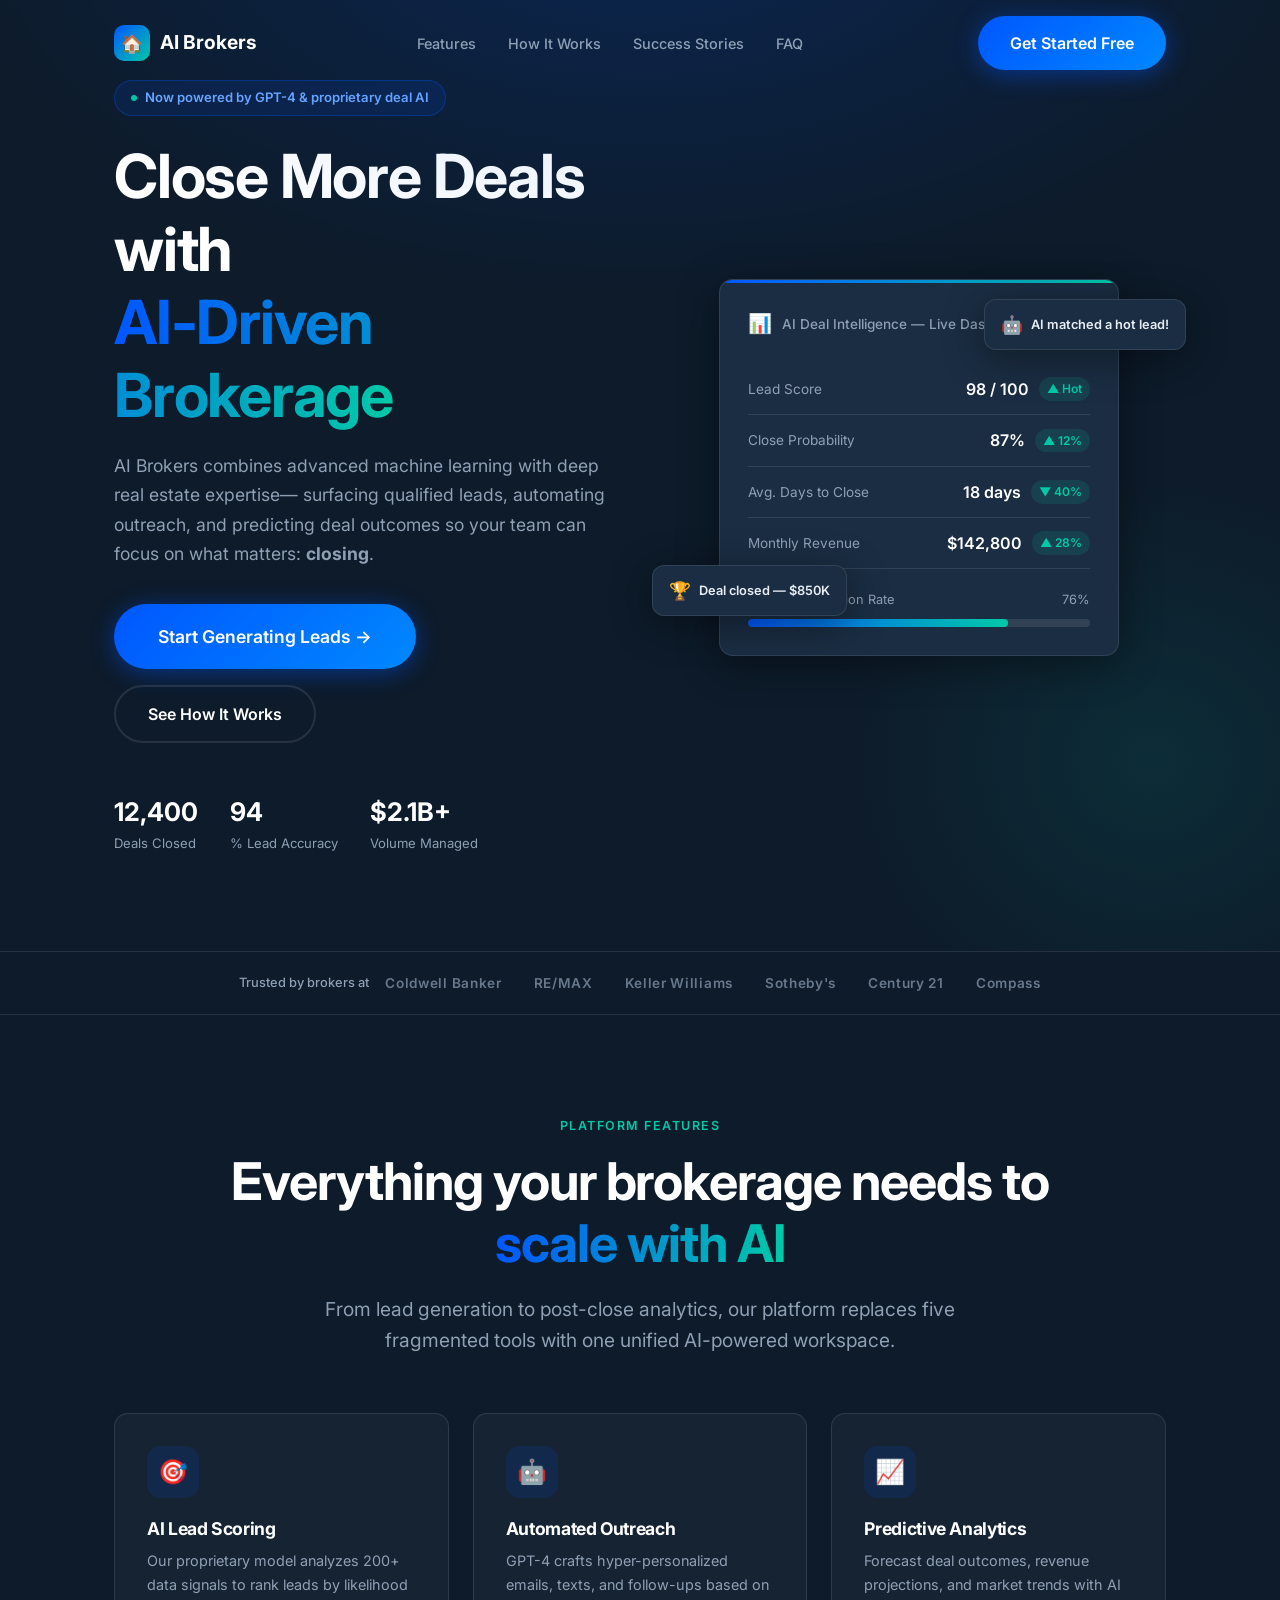
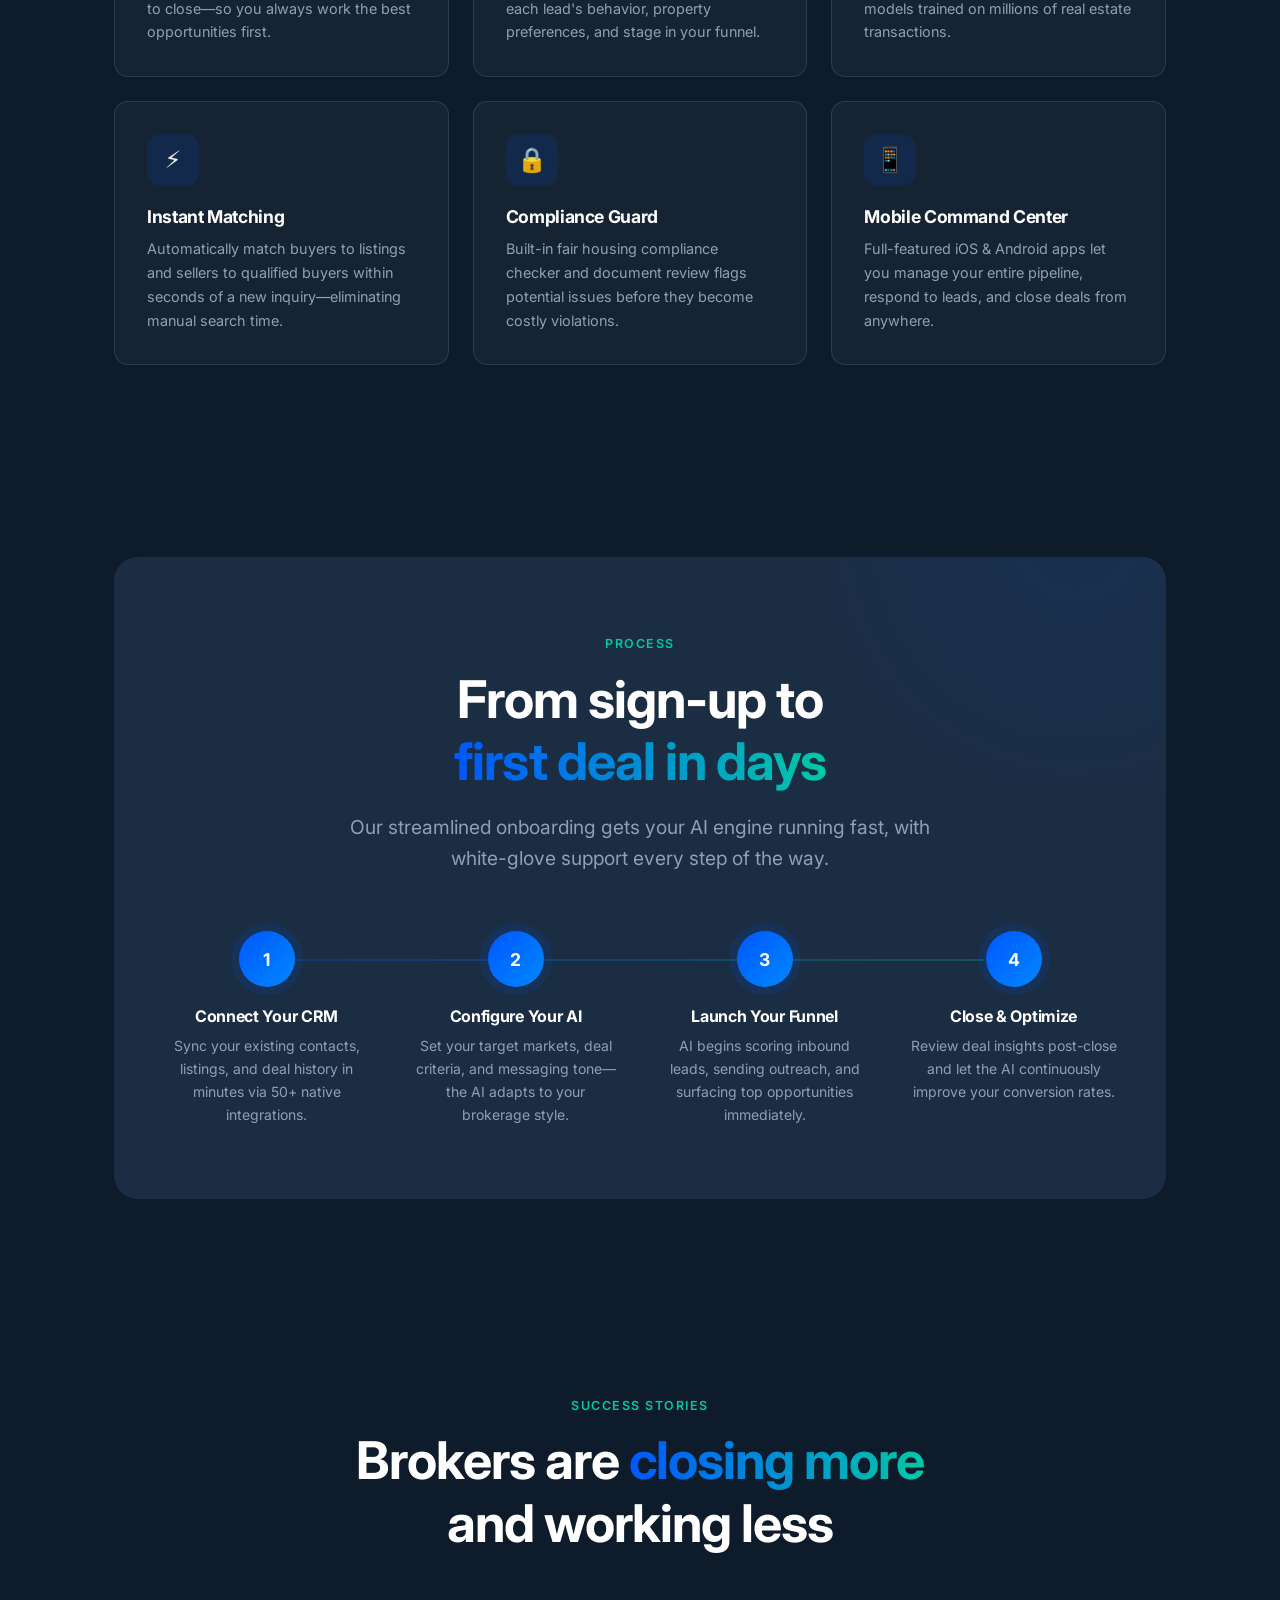
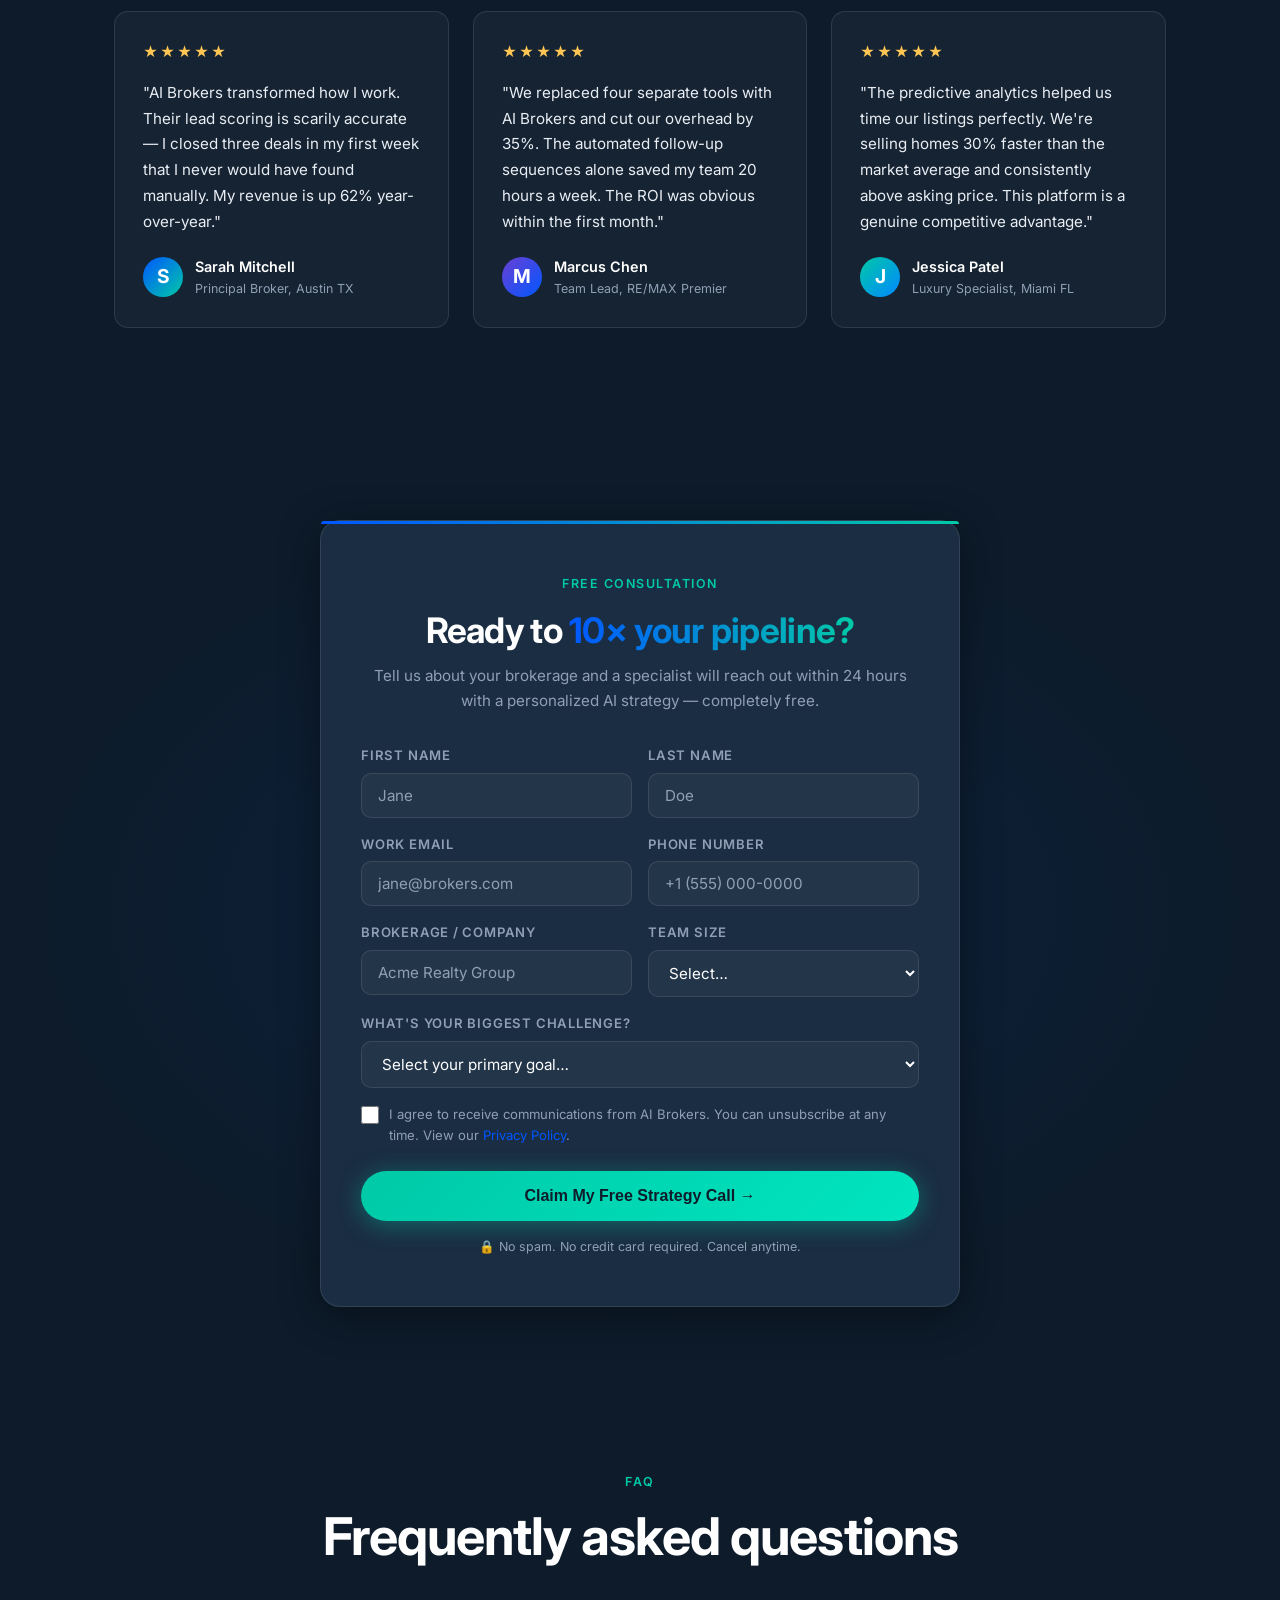
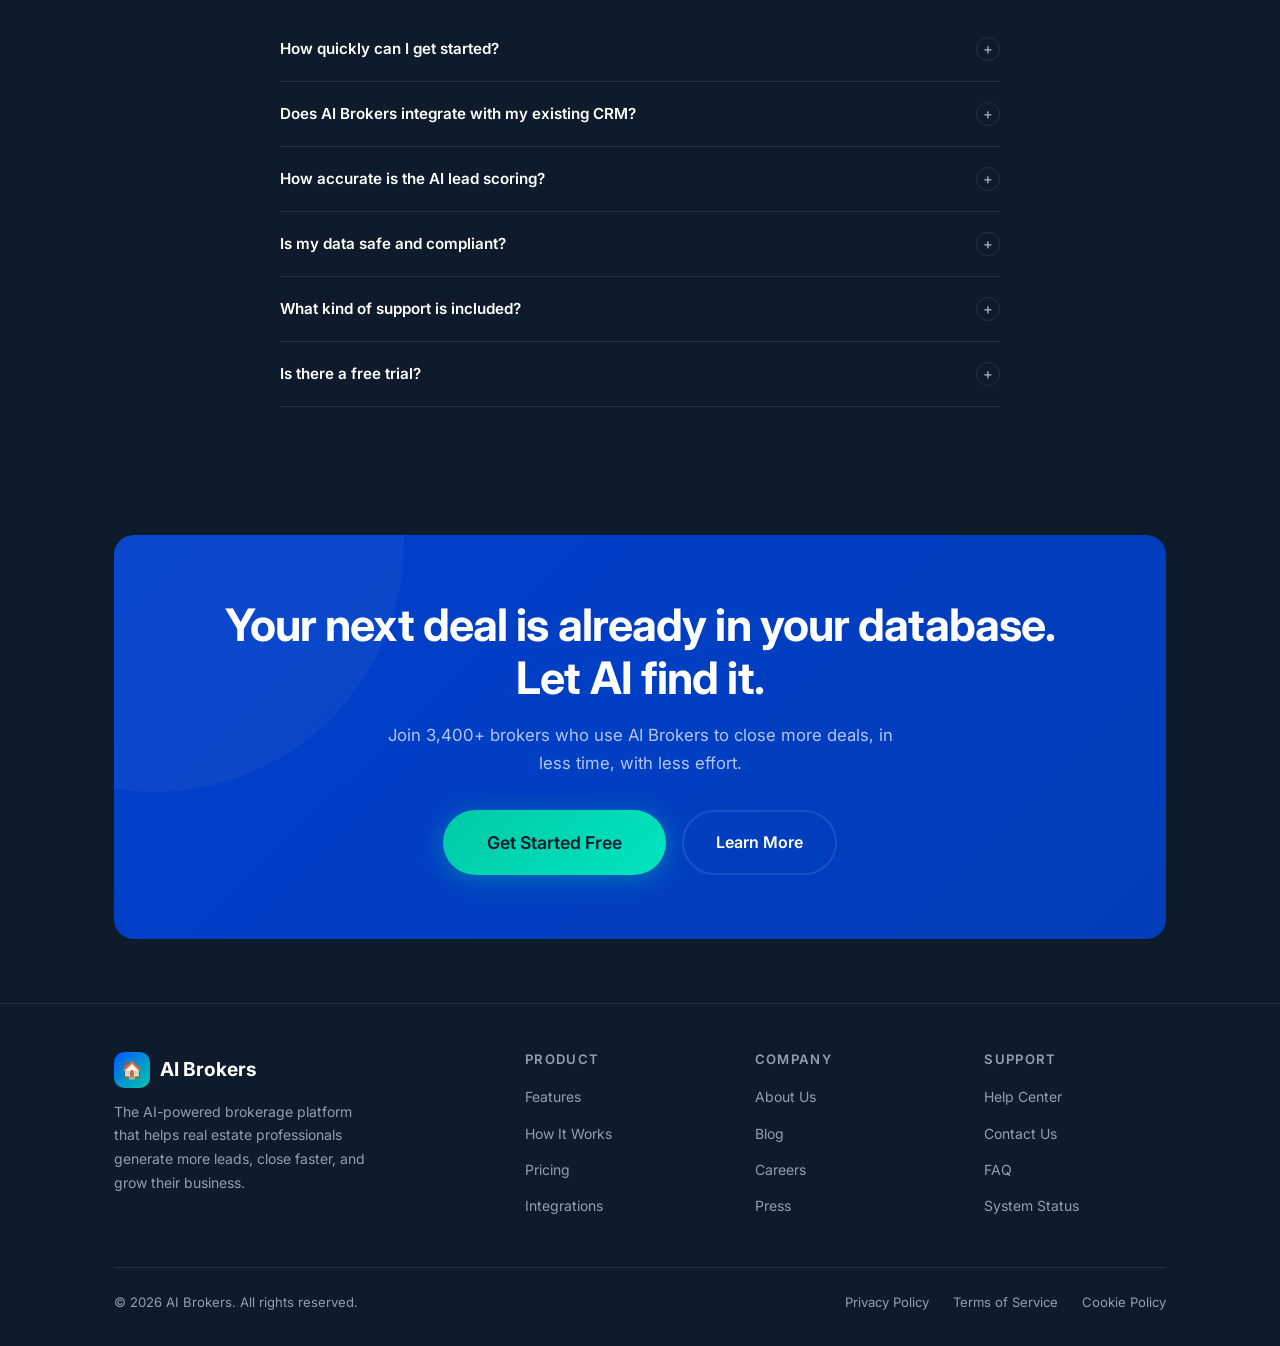
==== index.html @ c5222888 "Add AI Brokers Funnel: landing page, thank-you page, styles, and JS Agent-Logs-Url: https://github.c" ====
<!DOCTYPE html>
<html lang="en">
<head>
  <meta charset="UTF-8" />
  <meta name="viewport" content="width=device-width, initial-scale=1.0" />
  <title>AI Brokers — Your Intelligent Real Estate Partner</title>
  <meta name="description" content="Connect with AI-powered brokers who close deals faster. Generate qualified leads, automate follow-ups, and grow your real estate portfolio with cutting-edge AI." />

  <!-- Favicon -->
  <link rel="icon" href="data:image/svg+xml,<svg xmlns='http://www.w3.org/2000/svg' viewBox='0 0 32 32'><rect width='32' height='32' rx='8' fill='%230057FF'/><text x='16' y='22' font-size='16' text-anchor='middle' fill='white'>🏠</text></svg>" />

  <!-- Google Fonts -->
  <link rel="preconnect" href="https://fonts.googleapis.com" />
  <link rel="preconnect" href="https://fonts.gstatic.com" crossorigin />
  <link href="https://fonts.googleapis.com/css2?family=Inter:wght@400;500;600;700;800&display=swap" rel="stylesheet" />

  <link rel="stylesheet" href="styles.css" />
</head>
<body>

  <!-- ─────────────────────────────────────────
       NAVBAR
  ───────────────────────────────────────── -->
  <nav class="navbar" id="navbar" role="navigation" aria-label="Main navigation">
    <div class="container">
      <a href="#" class="nav-logo" aria-label="AI Brokers Home">
        <div class="logo-icon" aria-hidden="true">🏠</div>
        <span>AI Brokers</span>
      </a>

      <ul class="nav-links" id="navLinks" role="list">
        <li><a href="#features">Features</a></li>
        <li><a href="#how-it-works">How It Works</a></li>
        <li><a href="#testimonials">Success Stories</a></li>
        <li><a href="#faq">FAQ</a></li>
      </ul>

      <a href="#get-started" class="btn btn-primary nav-cta">Get Started Free</a>

      <button class="nav-toggle" id="navToggle" aria-label="Toggle navigation" aria-expanded="false" aria-controls="navLinks">
        <span></span><span></span><span></span>
      </button>
    </div>
  </nav>

  <!-- ─────────────────────────────────────────
       HERO
  ───────────────────────────────────────── -->
  <section class="hero section" id="hero" aria-labelledby="heroTitle">
    <div class="hero-bg" aria-hidden="true"></div>
    <div class="container">
      <div class="hero-grid">

        <!-- Left: Copy -->
        <div class="hero-content">
          <div class="hero-badge" role="note">
            <span class="dot" aria-hidden="true"></span>
            Now powered by GPT-4 &amp; proprietary deal AI
          </div>

          <h1 class="hero-title" id="heroTitle">
            Close More Deals with<br>
            <span>AI-Driven Brokerage</span>
          </h1>

          <p class="hero-desc">
            AI Brokers combines advanced machine learning with deep real estate expertise—
            surfacing qualified leads, automating outreach, and predicting deal outcomes
            so your team can focus on what matters: <strong>closing</strong>.
          </p>

          <div class="hero-actions">
            <a href="#get-started" class="btn btn-primary btn-lg">
              Start Generating Leads →
            </a>
            <a href="#how-it-works" class="btn btn-outline">
              See How It Works
            </a>
          </div>

          <div class="hero-stats" role="list" aria-label="Platform statistics">
            <div class="stat" role="listitem">
              <span class="stat-number" data-count="12400">0</span>
              <span class="stat-label">Deals Closed</span>
            </div>
            <div class="stat" role="listitem">
              <span class="stat-number" data-count="94">0</span>
              <span class="stat-label">% Lead Accuracy</span>
            </div>
            <div class="stat" role="listitem">
              <span class="stat-number" data-prefix="$" data-count="2.1" data-suffix="B+">$0</span>
              <span class="stat-label">Volume Managed</span>
            </div>
          </div>
        </div>

        <!-- Right: Dashboard visual -->
        <div class="hero-visual" aria-hidden="true">
          <div class="dashboard-card">
            <div class="card-header">
              <span class="icon">📊</span>
              AI Deal Intelligence — Live Dashboard
            </div>

            <div class="metric-row">
              <span class="metric-label">Lead Score</span>
              <div style="display:flex;gap:10px;align-items:center;">
                <span class="metric-value">98 / 100</span>
                <span class="metric-change up">▲ Hot</span>
              </div>
            </div>

            <div class="metric-row">
              <span class="metric-label">Close Probability</span>
              <div style="display:flex;gap:10px;align-items:center;">
                <span class="metric-value">87%</span>
                <span class="metric-change up">▲ 12%</span>
              </div>
            </div>

            <div class="metric-row">
              <span class="metric-label">Avg. Days to Close</span>
              <div style="display:flex;gap:10px;align-items:center;">
                <span class="metric-value">18 days</span>
                <span class="metric-change up">▼ 40%</span>
              </div>
            </div>

            <div class="metric-row">
              <span class="metric-label">Monthly Revenue</span>
              <div style="display:flex;gap:10px;align-items:center;">
                <span class="metric-value">$142,800</span>
                <span class="metric-change up">▲ 28%</span>
              </div>
            </div>

            <div class="progress-bar-wrap">
              <div class="progress-label">
                <span>Funnel Conversion Rate</span>
                <span>76%</span>
              </div>
              <div class="progress-bar">
                <div class="progress-fill" style="width: 0%" data-target="76"></div>
              </div>
            </div>
          </div>

          <div class="float-badge float-badge-1">
            <span class="emoji">🤖</span>
            AI matched a hot lead!
          </div>
          <div class="float-badge float-badge-2">
            <span class="emoji">🏆</span>
            Deal closed — $850K
          </div>
        </div>

      </div>
    </div>
  </section>

  <!-- ─────────────────────────────────────────
       TRUST BAR
  ───────────────────────────────────────── -->
  <div class="trust-bar" role="complementary" aria-label="Trusted by industry leaders">
    <div class="container">
      <div class="trust-inner">
        <span class="trust-label">Trusted by brokers at</span>
        <div class="trust-logos" role="list">
          <span class="trust-logo" role="listitem">Coldwell Banker</span>
          <span class="trust-logo" role="listitem">RE/MAX</span>
          <span class="trust-logo" role="listitem">Keller Williams</span>
          <span class="trust-logo" role="listitem">Sotheby's</span>
          <span class="trust-logo" role="listitem">Century 21</span>
          <span class="trust-logo" role="listitem">Compass</span>
        </div>
      </div>
    </div>
  </div>

  <!-- ─────────────────────────────────────────
       FEATURES
  ───────────────────────────────────────── -->
  <section class="section" id="features" aria-labelledby="featuresTitle">
    <div class="container">
      <div class="text-center reveal">
        <span class="eyebrow">Platform Features</span>
        <h2 class="headline" id="featuresTitle">
          Everything your brokerage needs to<br>
          <span>scale with AI</span>
        </h2>
        <p class="subheadline">
          From lead generation to post-close analytics, our platform replaces
          five fragmented tools with one unified AI-powered workspace.
        </p>
      </div>

      <div class="features-grid">

        <div class="feature-card reveal">
          <div class="feature-icon">🎯</div>
          <h3>AI Lead Scoring</h3>
          <p>Our proprietary model analyzes 200+ data signals to rank leads by likelihood to close—so you always work the best opportunities first.</p>
        </div>

        <div class="feature-card reveal">
          <div class="feature-icon">🤖</div>
          <h3>Automated Outreach</h3>
          <p>GPT-4 crafts hyper-personalized emails, texts, and follow-ups based on each lead's behavior, property preferences, and stage in your funnel.</p>
        </div>

        <div class="feature-card reveal">
          <div class="feature-icon">📈</div>
          <h3>Predictive Analytics</h3>
          <p>Forecast deal outcomes, revenue projections, and market trends with AI models trained on millions of real estate transactions.</p>
        </div>

        <div class="feature-card reveal">
          <div class="feature-icon">⚡</div>
          <h3>Instant Matching</h3>
          <p>Automatically match buyers to listings and sellers to qualified buyers within seconds of a new inquiry—eliminating manual search time.</p>
        </div>

        <div class="feature-card reveal">
          <div class="feature-icon">🔒</div>
          <h3>Compliance Guard</h3>
          <p>Built-in fair housing compliance checker and document review flags potential issues before they become costly violations.</p>
        </div>

        <div class="feature-card reveal">
          <div class="feature-icon">📱</div>
          <h3>Mobile Command Center</h3>
          <p>Full-featured iOS &amp; Android apps let you manage your entire pipeline, respond to leads, and close deals from anywhere.</p>
        </div>

      </div>
    </div>
  </section>

  <!-- ─────────────────────────────────────────
       HOW IT WORKS
  ───────────────────────────────────────── -->
  <section class="section" id="how-it-works" aria-labelledby="howTitle">
    <div class="container">
      <div class="how-bg">
        <div class="text-center reveal">
          <span class="eyebrow">Process</span>
          <h2 class="headline" id="howTitle">
            From sign-up to<br><span>first deal in days</span>
          </h2>
          <p class="subheadline">
            Our streamlined onboarding gets your AI engine running fast,
            with white-glove support every step of the way.
          </p>
        </div>

        <div class="steps-grid">
          <div class="step reveal">
            <div class="step-number">1</div>
            <h3>Connect Your CRM</h3>
            <p>Sync your existing contacts, listings, and deal history in minutes via 50+ native integrations.</p>
          </div>
          <div class="step reveal">
            <div class="step-number">2</div>
            <h3>Configure Your AI</h3>
            <p>Set your target markets, deal criteria, and messaging tone—the AI adapts to your brokerage style.</p>
          </div>
          <div class="step reveal">
            <div class="step-number">3</div>
            <h3>Launch Your Funnel</h3>
            <p>AI begins scoring inbound leads, sending outreach, and surfacing top opportunities immediately.</p>
          </div>
          <div class="step reveal">
            <div class="step-number">4</div>
            <h3>Close &amp; Optimize</h3>
            <p>Review deal insights post-close and let the AI continuously improve your conversion rates.</p>
          </div>
        </div>
      </div>
    </div>
  </section>

  <!-- ─────────────────────────────────────────
       TESTIMONIALS
  ───────────────────────────────────────── -->
  <section class="section" id="testimonials" aria-labelledby="testimonialsTitle">
    <div class="container">
      <div class="text-center reveal">
        <span class="eyebrow">Success Stories</span>
        <h2 class="headline" id="testimonialsTitle">
          Brokers are <span>closing more</span><br>and working less
        </h2>
      </div>

      <div class="testimonials-grid">

        <div class="testimonial-card reveal">
          <div class="stars" aria-label="5 out of 5 stars">★★★★★</div>
          <blockquote>
            "AI Brokers transformed how I work. Their lead scoring is scarily accurate—
            I closed three deals in my first week that I never would have found manually.
            My revenue is up 62% year-over-year."
          </blockquote>
          <div class="testimonial-author">
            <div class="avatar" style="background: linear-gradient(135deg, #0057FF, #00C9A7);">S</div>
            <div class="author-info">
              <div class="name">Sarah Mitchell</div>
              <div class="title">Principal Broker, Austin TX</div>
            </div>
          </div>
        </div>

        <div class="testimonial-card reveal">
          <div class="stars" aria-label="5 out of 5 stars">★★★★★</div>
          <blockquote>
            "We replaced four separate tools with AI Brokers and cut our overhead by 35%.
            The automated follow-up sequences alone saved my team 20 hours a week.
            The ROI was obvious within the first month."
          </blockquote>
          <div class="testimonial-author">
            <div class="avatar" style="background: linear-gradient(135deg, #6B3FD4, #0057FF);">M</div>
            <div class="author-info">
              <div class="name">Marcus Chen</div>
              <div class="title">Team Lead, RE/MAX Premier</div>
            </div>
          </div>
        </div>

        <div class="testimonial-card reveal">
          <div class="stars" aria-label="5 out of 5 stars">★★★★★</div>
          <blockquote>
            "The predictive analytics helped us time our listings perfectly.
            We're selling homes 30% faster than the market average and consistently
            above asking price. This platform is a genuine competitive advantage."
          </blockquote>
          <div class="testimonial-author">
            <div class="avatar" style="background: linear-gradient(135deg, #00C9A7, #0088FF);">J</div>
            <div class="author-info">
              <div class="name">Jessica Patel</div>
              <div class="title">Luxury Specialist, Miami FL</div>
            </div>
          </div>
        </div>

      </div>
    </div>
  </section>

  <!-- ─────────────────────────────────────────
       LEAD CAPTURE FORM
  ───────────────────────────────────────── -->
  <section class="section lead-section" id="get-started" aria-labelledby="formTitle">
    <div class="container">
      <div class="lead-box">

        <!-- Form intro -->
        <div class="text-center">
          <span class="eyebrow">Free Consultation</span>
          <h2 class="headline" id="formTitle" style="font-size: clamp(1.6rem, 3vw, 2.2rem);">
            Ready to <span>10× your pipeline?</span>
          </h2>
          <p class="subheadline" style="font-size: 0.95rem; margin-top: 12px;">
            Tell us about your brokerage and a specialist will reach out within 24 hours
            with a personalized AI strategy — completely free.
          </p>
        </div>

        <!-- Lead Form -->
        <form id="leadForm" novalidate aria-label="Lead capture form">
          <div class="form-grid">

            <div class="form-group" id="fg-firstName">
              <label for="firstName">First Name</label>
              <input
                type="text"
                id="firstName"
                name="firstName"
                placeholder="Jane"
                autocomplete="given-name"
                required
                aria-required="true"
                aria-describedby="firstName-error"
              />
              <span class="form-error-msg" id="firstName-error" role="alert">Please enter your first name.</span>
            </div>

            <div class="form-group" id="fg-lastName">
              <label for="lastName">Last Name</label>
              <input
                type="text"
                id="lastName"
                name="lastName"
                placeholder="Doe"
                autocomplete="family-name"
                required
                aria-required="true"
                aria-describedby="lastName-error"
              />
              <span class="form-error-msg" id="lastName-error" role="alert">Please enter your last name.</span>
            </div>

            <div class="form-group" id="fg-email">
              <label for="email">Work Email</label>
              <input
                type="email"
                id="email"
                name="email"
                placeholder="jane@brokers.com"
                autocomplete="email"
                required
                aria-required="true"
                aria-describedby="email-error"
              />
              <span class="form-error-msg" id="email-error" role="alert">Please enter a valid email address.</span>
            </div>

            <div class="form-group" id="fg-phone">
              <label for="phone">Phone Number</label>
              <input
                type="tel"
                id="phone"
                name="phone"
                placeholder="+1 (555) 000-0000"
                autocomplete="tel"
                aria-describedby="phone-error"
              />
              <span class="form-error-msg" id="phone-error" role="alert">Please enter a valid phone number.</span>
            </div>

            <div class="form-group" id="fg-company">
              <label for="company">Brokerage / Company</label>
              <input
                type="text"
                id="company"
                name="company"
                placeholder="Acme Realty Group"
                autocomplete="organization"
                required
                aria-required="true"
                aria-describedby="company-error"
              />
              <span class="form-error-msg" id="company-error" role="alert">Please enter your company name.</span>
            </div>

            <div class="form-group" id="fg-team-size">
              <label for="teamSize">Team Size</label>
              <select id="teamSize" name="teamSize" required aria-required="true" aria-describedby="teamSize-error">
                <option value="" disabled selected>Select…</option>
                <option value="solo">Solo Agent</option>
                <option value="2-5">2–5 Agents</option>
                <option value="6-20">6–20 Agents</option>
                <option value="21-50">21–50 Agents</option>
                <option value="50+">50+ Agents</option>
              </select>
              <span class="form-error-msg" id="teamSize-error" role="alert">Please select your team size.</span>
            </div>

            <div class="form-group full" id="fg-goal">
              <label for="goal">What's Your Biggest Challenge?</label>
              <select id="goal" name="goal" required aria-required="true" aria-describedby="goal-error">
                <option value="" disabled selected>Select your primary goal…</option>
                <option value="leads">Generating more qualified leads</option>
                <option value="conversion">Improving lead-to-close conversion</option>
                <option value="automation">Automating repetitive tasks</option>
                <option value="analytics">Better pipeline visibility &amp; analytics</option>
                <option value="speed">Reducing time-to-close</option>
                <option value="other">Something else</option>
              </select>
              <span class="form-error-msg" id="goal-error" role="alert">Please select your primary goal.</span>
            </div>

            <div class="checkbox-group" id="fg-consent">
              <input
                type="checkbox"
                id="consent"
                name="consent"
                required
                aria-required="true"
                aria-describedby="consent-error"
              />
              <label for="consent">
                I agree to receive communications from AI Brokers. You can unsubscribe at any time.
                View our <a href="#privacy">Privacy Policy</a>.
              </label>
              <span class="form-error-msg" id="consent-error" role="alert">You must agree to continue.</span>
            </div>

            <div class="form-submit">
              <button type="submit" class="btn btn-accent btn-lg" id="submitBtn">
                <span id="btnText">Claim My Free Strategy Call →</span>
                <span id="btnSpinner" style="display:none;" aria-hidden="true">⏳ Sending…</span>
              </button>
            </div>

          </div>
        </form>

        <!-- Success state -->
        <div class="form-success" id="formSuccess" role="status" aria-live="polite">
          <div class="checkmark" aria-hidden="true">✅</div>
          <h3>You're on the list!</h3>
          <p>
            A dedicated AI Brokers specialist will contact you at the email you provided
            within <strong>24 hours</strong> to schedule your free strategy call.
            Check your inbox for a confirmation email.
          </p>
        </div>

        <p class="form-disclaimer">
          🔒 No spam. No credit card required. Cancel anytime.
        </p>
      </div>
    </div>
  </section>

  <!-- ─────────────────────────────────────────
       FAQ
  ───────────────────────────────────────── -->
  <section class="section-sm" id="faq" aria-labelledby="faqTitle">
    <div class="container">
      <div class="text-center reveal">
        <span class="eyebrow">FAQ</span>
        <h2 class="headline" id="faqTitle">Frequently asked questions</h2>
      </div>

      <div class="faq-list" role="list">

        <div class="faq-item" role="listitem">
          <button class="faq-question" aria-expanded="false" aria-controls="faq1-answer">
            How quickly can I get started?
            <span class="faq-icon" aria-hidden="true">+</span>
          </button>
          <div class="faq-answer" id="faq1-answer" role="region">
            Most brokerages are fully onboarded and generating AI-scored leads within 48 hours.
            Our team handles the CRM integration and data migration, so you don't need any technical expertise.
          </div>
        </div>

        <div class="faq-item" role="listitem">
          <button class="faq-question" aria-expanded="false" aria-controls="faq2-answer">
            Does AI Brokers integrate with my existing CRM?
            <span class="faq-icon" aria-hidden="true">+</span>
          </button>
          <div class="faq-answer" id="faq2-answer" role="region">
            Yes — we offer native integrations with Salesforce, HubSpot, Follow Up Boss, kvCORE, Chime,
            BoomTown, and 45+ other platforms. Custom API integrations are available on enterprise plans.
          </div>
        </div>

        <div class="faq-item" role="listitem">
          <button class="faq-question" aria-expanded="false" aria-controls="faq3-answer">
            How accurate is the AI lead scoring?
            <span class="faq-icon" aria-hidden="true">+</span>
          </button>
          <div class="faq-answer" id="faq3-answer" role="region">
            Our model achieves 94% accuracy in identifying leads who close within 90 days,
            compared to the industry average of 58%. The model continuously improves as it
            learns from your specific market and deal history.
          </div>
        </div>

        <div class="faq-item" role="listitem">
          <button class="faq-question" aria-expanded="false" aria-controls="faq4-answer">
            Is my data safe and compliant?
            <span class="faq-icon" aria-hidden="true">+</span>
          </button>
          <div class="faq-answer" id="faq4-answer" role="region">
            Absolutely. We are SOC 2 Type II certified, CCPA and GDPR compliant, and encrypt all data
            at rest (AES-256) and in transit (TLS 1.3). We never sell or share your client data with
            third parties. Our built-in compliance tools also help you meet NAR ethics standards.
          </div>
        </div>

        <div class="faq-item" role="listitem">
          <button class="faq-question" aria-expanded="false" aria-controls="faq5-answer">
            What kind of support is included?
            <span class="faq-icon" aria-hidden="true">+</span>
          </button>
          <div class="faq-answer" id="faq5-answer" role="region">
            All plans include 24/7 live chat support, a dedicated onboarding specialist, and access
            to our video training library. Growth and Enterprise plans also include a dedicated
            Customer Success Manager and weekly strategy reviews.
          </div>
        </div>

        <div class="faq-item" role="listitem">
          <button class="faq-question" aria-expanded="false" aria-controls="faq6-answer">
            Is there a free trial?
            <span class="faq-icon" aria-hidden="true">+</span>
          </button>
          <div class="faq-answer" id="faq6-answer" role="region">
            Yes — we offer a 14-day free trial with full access to all features, no credit card required.
            You can also start with our Free Consultation to get a personalized demo and see the platform
            applied to your specific market and deal flow before committing.
          </div>
        </div>

      </div>
    </div>
  </section>

  <!-- ─────────────────────────────────────────
       CTA BANNER
  ───────────────────────────────────────── -->
  <section class="section-sm" aria-labelledby="ctaTitle">
    <div class="container">
      <div class="cta-banner reveal">
        <h2 id="ctaTitle">
          Your next deal is already in your database.<br>
          Let AI find it.
        </h2>
        <p>
          Join 3,400+ brokers who use AI Brokers to close more deals,
          in less time, with less effort.
        </p>
        <div class="cta-actions">
          <a href="#get-started" class="btn btn-accent btn-lg">Get Started Free</a>
          <a href="#how-it-works" class="btn btn-outline">Learn More</a>
        </div>
      </div>
    </div>
  </section>

  <!-- ─────────────────────────────────────────
       FOOTER
  ───────────────────────────────────────── -->
  <footer class="footer" id="privacy" role="contentinfo">
    <div class="container">
      <div class="footer-grid">

        <div class="footer-brand">
          <a href="#" class="nav-logo" aria-label="AI Brokers Home">
            <div class="logo-icon" aria-hidden="true">🏠</div>
            <span>AI Brokers</span>
          </a>
          <p>
            The AI-powered brokerage platform that helps real estate professionals
            generate more leads, close faster, and grow their business.
          </p>
        </div>

        <div class="footer-col">
          <h4>Product</h4>
          <ul role="list">
            <li><a href="#features">Features</a></li>
            <li><a href="#how-it-works">How It Works</a></li>
            <li><a href="#get-started">Pricing</a></li>
            <li><a href="#get-started">Integrations</a></li>
          </ul>
        </div>

        <div class="footer-col">
          <h4>Company</h4>
          <ul role="list">
            <li><a href="#">About Us</a></li>
            <li><a href="#">Blog</a></li>
            <li><a href="#">Careers</a></li>
            <li><a href="#">Press</a></li>
          </ul>
        </div>

        <div class="footer-col">
          <h4>Support</h4>
          <ul role="list">
            <li><a href="#">Help Center</a></li>
            <li><a href="#">Contact Us</a></li>
            <li><a href="#faq">FAQ</a></li>
            <li><a href="#">System Status</a></li>
          </ul>
        </div>

      </div>

      <div class="footer-bottom">
        <p>© 2026 AI Brokers. All rights reserved.</p>
        <div class="footer-links" role="list">
          <a href="#privacy" role="listitem">Privacy Policy</a>
          <a href="#" role="listitem">Terms of Service</a>
          <a href="#" role="listitem">Cookie Policy</a>
        </div>
      </div>
    </div>
  </footer>

  <!-- Toast notification -->
  <div class="toast" id="toast" role="status" aria-live="polite" aria-atomic="true">
    <span class="toast-icon" aria-hidden="true">🎉</span>
    <div class="toast-text">
      <strong id="toastTitle">New lead matched!</strong>
      <span id="toastBody">A hot buyer just entered your funnel.</span>
    </div>
  </div>

  <script src="main.js"></script>
</body>
</html>
---- styles.css ----
/* =========================================
   AI BROKERS FUNNEL — Global Styles
   ========================================= */

*, *::before, *::after {
  box-sizing: border-box;
  margin: 0;
  padding: 0;
}

:root {
  --primary:      #0057FF;
  --primary-dark: #0040CC;
  --accent:       #00C9A7;
  --dark:         #0D1B2A;
  --dark-mid:     #1A2D42;
  --text:         #E8EDF4;
  --text-muted:   #8FA0B5;
  --white:        #FFFFFF;
  --border:       rgba(255,255,255,0.10);
  --card-bg:      rgba(255,255,255,0.04);
  --shadow:       0 8px 40px rgba(0,0,0,0.40);
  --radius:       14px;
  --font:         'Inter', system-ui, -apple-system, sans-serif;
}

html { scroll-behavior: smooth; }

body {
  font-family: var(--font);
  background: var(--dark);
  color: var(--text);
  line-height: 1.65;
  overflow-x: hidden;
}

a { color: inherit; text-decoration: none; }
img { display: block; max-width: 100%; }

/* ── Layout helpers ─────────────────────── */
.container {
  width: 100%;
  max-width: 1100px;
  margin-inline: auto;
  padding-inline: 24px;
}

.section { padding-block: 96px; }
.section-sm { padding-block: 64px; }

.text-center { text-align: center; }

/* ── Typography ─────────────────────────── */
h1, h2, h3, h4 {
  line-height: 1.2;
  font-weight: 700;
  letter-spacing: -0.02em;
}

.eyebrow {
  display: inline-block;
  font-size: 0.78rem;
  font-weight: 600;
  letter-spacing: 0.12em;
  text-transform: uppercase;
  color: var(--accent);
  margin-bottom: 14px;
}

.headline {
  font-size: clamp(2rem, 5vw, 3.25rem);
  color: var(--white);
}

.headline span {
  background: linear-gradient(90deg, var(--primary) 0%, var(--accent) 100%);
  -webkit-background-clip: text;
  -webkit-text-fill-color: transparent;
  background-clip: text;
}

.subheadline {
  font-size: clamp(1rem, 2vw, 1.2rem);
  color: var(--text-muted);
  max-width: 640px;
  margin-inline: auto;
  margin-top: 18px;
}

/* ── Buttons ────────────────────────────── */
.btn {
  display: inline-flex;
  align-items: center;
  gap: 8px;
  padding: 14px 32px;
  border-radius: 50px;
  font-size: 1rem;
  font-weight: 600;
  cursor: pointer;
  transition: transform 0.15s ease, box-shadow 0.15s ease, opacity 0.15s ease;
  border: none;
}

.btn:hover  { transform: translateY(-2px); }
.btn:active { transform: translateY(0); }

.btn-primary {
  background: linear-gradient(135deg, var(--primary) 0%, #0088FF 100%);
  color: var(--white);
  box-shadow: 0 4px 24px rgba(0,87,255,0.45);
}
.btn-primary:hover { box-shadow: 0 8px 32px rgba(0,87,255,0.60); }

.btn-outline {
  background: transparent;
  color: var(--white);
  border: 2px solid var(--border);
}
.btn-outline:hover { border-color: var(--primary); color: var(--primary); }

.btn-accent {
  background: linear-gradient(135deg, var(--accent) 0%, #00E5C0 100%);
  color: var(--dark);
  box-shadow: 0 4px 24px rgba(0,201,167,0.40);
}
.btn-accent:hover { box-shadow: 0 8px 32px rgba(0,201,167,0.55); }

.btn-lg { padding: 18px 44px; font-size: 1.1rem; }

/* ── Navbar ─────────────────────────────── */
.navbar {
  position: fixed;
  top: 0; left: 0; right: 0;
  z-index: 100;
  padding: 16px 0;
  transition: background 0.3s ease, box-shadow 0.3s ease;
}

.navbar.scrolled {
  background: rgba(13,27,42,0.92);
  backdrop-filter: blur(16px);
  box-shadow: 0 2px 24px rgba(0,0,0,0.40);
}

.navbar .container {
  display: flex;
  align-items: center;
  justify-content: space-between;
}

.nav-logo {
  display: flex;
  align-items: center;
  gap: 10px;
  font-size: 1.2rem;
  font-weight: 700;
  color: var(--white);
}

.nav-logo .logo-icon {
  width: 36px; height: 36px;
  background: linear-gradient(135deg, var(--primary), var(--accent));
  border-radius: 10px;
  display: flex; align-items: center; justify-content: center;
  font-size: 1.1rem;
}

.nav-links {
  display: flex;
  align-items: center;
  gap: 32px;
  list-style: none;
}

.nav-links a {
  font-size: 0.9rem;
  font-weight: 500;
  color: var(--text-muted);
  transition: color 0.2s;
}
.nav-links a:hover { color: var(--white); }

.nav-cta { margin-left: 16px; }

.nav-toggle {
  display: none;
  flex-direction: column;
  gap: 5px;
  cursor: pointer;
  background: none;
  border: none;
  padding: 4px;
}
.nav-toggle span {
  display: block;
  width: 24px; height: 2px;
  background: var(--text);
  border-radius: 2px;
  transition: all 0.3s ease;
}

/* ── Hero ───────────────────────────────── */
.hero {
  min-height: 100vh;
  display: flex;
  align-items: center;
  position: relative;
  padding-top: 80px;
  overflow: hidden;
}

.hero-bg {
  position: absolute;
  inset: 0;
  background:
    radial-gradient(ellipse 80% 60% at 50% -10%, rgba(0,87,255,0.18) 0%, transparent 70%),
    radial-gradient(ellipse 40% 50% at 90% 80%, rgba(0,201,167,0.10) 0%, transparent 60%);
  pointer-events: none;
}

.hero-grid {
  display: grid;
  grid-template-columns: 1fr 1fr;
  gap: 64px;
  align-items: center;
}

.hero-badge {
  display: inline-flex;
  align-items: center;
  gap: 8px;
  background: rgba(0,87,255,0.12);
  border: 1px solid rgba(0,87,255,0.30);
  border-radius: 50px;
  padding: 6px 16px;
  font-size: 0.82rem;
  font-weight: 600;
  color: #6BA8FF;
  margin-bottom: 24px;
}

.hero-badge .dot {
  width: 6px; height: 6px;
  border-radius: 50%;
  background: var(--accent);
  animation: pulse 2s infinite;
}

@keyframes pulse {
  0%, 100% { opacity: 1; transform: scale(1); }
  50% { opacity: 0.5; transform: scale(1.4); }
}

.hero-title {
  font-size: clamp(2.4rem, 5vw, 3.8rem);
  color: var(--white);
  margin-bottom: 20px;
}

.hero-title span {
  background: linear-gradient(90deg, var(--primary) 0%, var(--accent) 100%);
  -webkit-background-clip: text;
  -webkit-text-fill-color: transparent;
  background-clip: text;
}

.hero-desc {
  font-size: 1.1rem;
  color: var(--text-muted);
  margin-bottom: 36px;
  max-width: 500px;
}

.hero-actions {
  display: flex;
  gap: 16px;
  flex-wrap: wrap;
  margin-bottom: 48px;
}

.hero-stats {
  display: flex;
  gap: 32px;
  flex-wrap: wrap;
}

.stat { display: flex; flex-direction: column; }
.stat-number {
  font-size: 1.6rem;
  font-weight: 700;
  color: var(--white);
}
.stat-label { font-size: 0.82rem; color: var(--text-muted); }

/* Hero visual card */
.hero-visual {
  position: relative;
  display: flex;
  justify-content: center;
  align-items: center;
}

.dashboard-card {
  background: var(--dark-mid);
  border: 1px solid var(--border);
  border-radius: var(--radius);
  padding: 28px;
  width: 100%;
  max-width: 400px;
  box-shadow: var(--shadow);
  position: relative;
  overflow: hidden;
}

.dashboard-card::before {
  content: '';
  position: absolute;
  top: 0; left: 0; right: 0;
  height: 3px;
  background: linear-gradient(90deg, var(--primary), var(--accent));
}

.card-header {
  display: flex;
  align-items: center;
  gap: 10px;
  margin-bottom: 24px;
  color: var(--text-muted);
  font-size: 0.85rem;
  font-weight: 500;
}

.card-header .icon { font-size: 1.2rem; }

.metric-row {
  display: flex;
  justify-content: space-between;
  align-items: center;
  padding: 12px 0;
  border-bottom: 1px solid var(--border);
}
.metric-row:last-child { border-bottom: none; }

.metric-label { font-size: 0.85rem; color: var(--text-muted); }
.metric-value { font-size: 1rem; font-weight: 600; color: var(--white); }
.metric-change {
  font-size: 0.75rem;
  font-weight: 600;
  padding: 2px 8px;
  border-radius: 50px;
}
.metric-change.up { background: rgba(0,201,167,0.12); color: var(--accent); }
.metric-change.down { background: rgba(255,80,80,0.12); color: #FF6060; }

.progress-bar-wrap {
  margin-top: 20px;
}
.progress-label {
  display: flex;
  justify-content: space-between;
  font-size: 0.8rem;
  color: var(--text-muted);
  margin-bottom: 8px;
}
.progress-bar {
  height: 8px;
  background: var(--border);
  border-radius: 50px;
  overflow: hidden;
}
.progress-fill {
  height: 100%;
  border-radius: 50px;
  background: linear-gradient(90deg, var(--primary), var(--accent));
  transition: width 1.5s ease;
}

/* Floating badges on hero */
.float-badge {
  position: absolute;
  background: var(--dark-mid);
  border: 1px solid var(--border);
  border-radius: 12px;
  padding: 10px 16px;
  font-size: 0.8rem;
  font-weight: 600;
  display: flex;
  align-items: center;
  gap: 8px;
  white-space: nowrap;
  animation: float 3s ease-in-out infinite;
  box-shadow: var(--shadow);
}
.float-badge .emoji { font-size: 1.1rem; }

.float-badge-1 {
  top: 20px; right: -20px;
  animation-delay: 0s;
}
.float-badge-2 {
  bottom: 40px; left: -20px;
  animation-delay: 1.5s;
}

@keyframes float {
  0%, 100% { transform: translateY(0); }
  50% { transform: translateY(-8px); }
}

/* ── Trust bar ──────────────────────────── */
.trust-bar {
  border-top: 1px solid var(--border);
  border-bottom: 1px solid var(--border);
  padding-block: 20px;
}

.trust-inner {
  display: flex;
  align-items: center;
  gap: 16px;
  justify-content: center;
  flex-wrap: wrap;
}

.trust-label {
  font-size: 0.8rem;
  color: var(--text-muted);
  font-weight: 500;
  white-space: nowrap;
}

.trust-logos {
  display: flex;
  align-items: center;
  gap: 32px;
  flex-wrap: wrap;
  justify-content: center;
}

.trust-logo {
  font-size: 0.85rem;
  font-weight: 600;
  color: var(--text-muted);
  opacity: 0.7;
  letter-spacing: 0.05em;
  transition: opacity 0.2s;
}
.trust-logo:hover { opacity: 1; color: var(--white); }

/* ── Features ───────────────────────────── */
.features-grid {
  display: grid;
  grid-template-columns: repeat(auto-fit, minmax(280px, 1fr));
  gap: 24px;
  margin-top: 56px;
}

.feature-card {
  background: var(--card-bg);
  border: 1px solid var(--border);
  border-radius: var(--radius);
  padding: 32px;
  transition: border-color 0.2s, transform 0.2s, box-shadow 0.2s;
  position: relative;
  overflow: hidden;
}

.feature-card::before {
  content: '';
  position: absolute;
  inset: 0;
  background: linear-gradient(135deg, rgba(0,87,255,0.05) 0%, transparent 60%);
  opacity: 0;
  transition: opacity 0.3s;
}

.feature-card:hover {
  border-color: rgba(0,87,255,0.40);
  transform: translateY(-4px);
  box-shadow: 0 16px 48px rgba(0,0,0,0.30);
}
.feature-card:hover::before { opacity: 1; }

.feature-icon {
  width: 52px; height: 52px;
  background: rgba(0,87,255,0.12);
  border-radius: 14px;
  display: flex;
  align-items: center;
  justify-content: center;
  font-size: 1.5rem;
  margin-bottom: 20px;
  position: relative;
  z-index: 1;
}

.feature-card h3 {
  font-size: 1.1rem;
  margin-bottom: 10px;
  color: var(--white);
  position: relative;
  z-index: 1;
}

.feature-card p {
  font-size: 0.9rem;
  color: var(--text-muted);
  position: relative;
  z-index: 1;
}

/* ── How it works ───────────────────────── */
.how-bg {
  background: var(--dark-mid);
  border-radius: 24px;
  padding: 72px 48px;
  position: relative;
  overflow: hidden;
}

.how-bg::before {
  content: '';
  position: absolute;
  top: -50%; right: -20%;
  width: 600px; height: 600px;
  border-radius: 50%;
  background: radial-gradient(circle, rgba(0,87,255,0.08) 0%, transparent 70%);
  pointer-events: none;
}

.steps-grid {
  display: grid;
  grid-template-columns: repeat(auto-fit, minmax(200px, 1fr));
  gap: 40px;
  margin-top: 56px;
  position: relative;
}

.steps-grid::before {
  content: '';
  position: absolute;
  top: 28px;
  left: 14%;
  right: 14%;
  height: 2px;
  background: linear-gradient(90deg, var(--primary), var(--accent));
  opacity: 0.25;
}

.step {
  display: flex;
  flex-direction: column;
  align-items: center;
  text-align: center;
  position: relative;
}

.step-number {
  width: 56px; height: 56px;
  border-radius: 50%;
  background: linear-gradient(135deg, var(--primary), #0088FF);
  display: flex;
  align-items: center;
  justify-content: center;
  font-size: 1.1rem;
  font-weight: 700;
  color: var(--white);
  margin-bottom: 20px;
  box-shadow: 0 0 0 8px rgba(0,87,255,0.12);
  position: relative;
  z-index: 1;
}

.step h3 {
  font-size: 1rem;
  margin-bottom: 8px;
  color: var(--white);
}

.step p {
  font-size: 0.875rem;
  color: var(--text-muted);
}

/* ── Testimonials ───────────────────────── */
.testimonials-grid {
  display: grid;
  grid-template-columns: repeat(auto-fit, minmax(280px, 1fr));
  gap: 24px;
  margin-top: 56px;
}

.testimonial-card {
  background: var(--card-bg);
  border: 1px solid var(--border);
  border-radius: var(--radius);
  padding: 28px;
  transition: border-color 0.2s;
}
.testimonial-card:hover { border-color: rgba(0,87,255,0.35); }

.stars {
  color: #FFC654;
  font-size: 0.9rem;
  letter-spacing: 2px;
  margin-bottom: 16px;
}

.testimonial-card blockquote {
  font-size: 0.95rem;
  color: var(--text);
  margin-bottom: 20px;
  line-height: 1.7;
}

.testimonial-author {
  display: flex;
  align-items: center;
  gap: 12px;
}

.avatar {
  width: 40px; height: 40px;
  border-radius: 50%;
  display: flex;
  align-items: center;
  justify-content: center;
  font-size: 1.2rem;
  font-weight: 700;
  color: var(--white);
  flex-shrink: 0;
}

.author-info .name {
  font-size: 0.9rem;
  font-weight: 600;
  color: var(--white);
}
.author-info .title {
  font-size: 0.78rem;
  color: var(--text-muted);
}

/* ── Lead form section ──────────────────── */
.lead-section {
  position: relative;
  overflow: hidden;
}

.lead-section::before {
  content: '';
  position: absolute;
  inset: 0;
  background: radial-gradient(ellipse 70% 60% at 50% 50%, rgba(0,87,255,0.10) 0%, transparent 70%);
  pointer-events: none;
}

.lead-box {
  max-width: 640px;
  margin-inline: auto;
  background: var(--dark-mid);
  border: 1px solid var(--border);
  border-radius: 20px;
  padding: 48px 40px;
  box-shadow: var(--shadow);
  position: relative;
}

.lead-box::before {
  content: '';
  position: absolute;
  top: 0; left: 0; right: 0;
  height: 3px;
  background: linear-gradient(90deg, var(--primary), var(--accent));
  border-radius: 20px 20px 0 0;
}

.form-grid {
  display: grid;
  grid-template-columns: 1fr 1fr;
  gap: 16px;
  margin-top: 32px;
}

.form-group {
  display: flex;
  flex-direction: column;
  gap: 6px;
}

.form-group.full { grid-column: 1 / -1; }

.form-group label {
  font-size: 0.82rem;
  font-weight: 600;
  color: var(--text-muted);
  text-transform: uppercase;
  letter-spacing: 0.06em;
}

.form-group input,
.form-group select,
.form-group textarea {
  background: rgba(255,255,255,0.04);
  border: 1px solid var(--border);
  border-radius: 10px;
  padding: 12px 16px;
  color: var(--white);
  font-size: 0.95rem;
  font-family: var(--font);
  outline: none;
  transition: border-color 0.2s, box-shadow 0.2s;
  width: 100%;
}

.form-group input::placeholder,
.form-group textarea::placeholder { color: var(--text-muted); }

.form-group input:focus,
.form-group select:focus,
.form-group textarea:focus {
  border-color: var(--primary);
  box-shadow: 0 0 0 3px rgba(0,87,255,0.18);
}

.form-group select option { background: var(--dark-mid); }

.form-group textarea { min-height: 100px; resize: vertical; }

.form-group.error input,
.form-group.error select,
.form-group.error textarea {
  border-color: #FF6060;
  box-shadow: 0 0 0 3px rgba(255,96,96,0.15);
}

.form-error-msg {
  font-size: 0.78rem;
  color: #FF8080;
  display: none;
}
.form-group.error .form-error-msg { display: block; }

.form-submit {
  grid-column: 1 / -1;
  margin-top: 8px;
}

.form-submit .btn {
  width: 100%;
  justify-content: center;
  padding-block: 16px;
  font-size: 1rem;
}

.form-disclaimer {
  text-align: center;
  font-size: 0.78rem;
  color: var(--text-muted);
  margin-top: 16px;
}

/* ── Privacy notices & checkbox ─────────── */
.checkbox-group {
  display: flex;
  align-items: flex-start;
  gap: 10px;
  grid-column: 1 / -1;
}

.checkbox-group input[type="checkbox"] {
  width: 18px; height: 18px;
  flex-shrink: 0;
  accent-color: var(--primary);
  cursor: pointer;
  margin-top: 2px;
}

.checkbox-group label {
  font-size: 0.82rem;
  color: var(--text-muted);
  text-transform: none;
  letter-spacing: normal;
  font-weight: 400;
  cursor: pointer;
}

.checkbox-group label a { color: var(--primary); }
.checkbox-group label a:hover { text-decoration: underline; }

/* ── Success state ──────────────────────── */
.form-success {
  display: none;
  text-align: center;
  padding: 32px;
}

.form-success .checkmark {
  width: 72px; height: 72px;
  background: rgba(0,201,167,0.12);
  border-radius: 50%;
  display: flex;
  align-items: center;
  justify-content: center;
  font-size: 2rem;
  margin: 0 auto 24px;
  animation: pop 0.4s cubic-bezier(0.34,1.56,0.64,1) forwards;
}

@keyframes pop {
  from { transform: scale(0); opacity: 0; }
  to   { transform: scale(1); opacity: 1; }
}

.form-success h3 { font-size: 1.4rem; color: var(--white); margin-bottom: 12px; }
.form-success p  { color: var(--text-muted); font-size: 0.95rem; }

/* ── FAQ ────────────────────────────────── */
.faq-list { margin-top: 48px; max-width: 720px; margin-inline: auto; }

.faq-item {
  border-bottom: 1px solid var(--border);
}

.faq-question {
  width: 100%;
  background: none;
  border: none;
  color: var(--white);
  font-family: var(--font);
  font-size: 0.95rem;
  font-weight: 600;
  text-align: left;
  padding: 20px 0;
  cursor: pointer;
  display: flex;
  justify-content: space-between;
  align-items: center;
  gap: 16px;
}

.faq-question .faq-icon {
  flex-shrink: 0;
  width: 24px; height: 24px;
  border-radius: 50%;
  border: 1px solid var(--border);
  display: flex;
  align-items: center;
  justify-content: center;
  font-size: 0.9rem;
  color: var(--text-muted);
  transition: all 0.2s;
}

.faq-question.open .faq-icon {
  background: var(--primary);
  border-color: var(--primary);
  color: var(--white);
  transform: rotate(45deg);
}

.faq-answer {
  max-height: 0;
  overflow: hidden;
  transition: max-height 0.35s ease, padding 0.35s ease;
  font-size: 0.9rem;
  color: var(--text-muted);
}

.faq-answer.open {
  max-height: 300px;
  padding-bottom: 20px;
}

/* ── CTA Banner ─────────────────────────── */
.cta-banner {
  background: linear-gradient(135deg, var(--primary-dark) 0%, #003DB8 100%);
  border-radius: 20px;
  padding: 64px 48px;
  text-align: center;
  position: relative;
  overflow: hidden;
}

.cta-banner::before {
  content: '';
  position: absolute;
  top: -60%; left: -20%;
  width: 500px; height: 500px;
  border-radius: 50%;
  background: rgba(255,255,255,0.04);
  pointer-events: none;
}

.cta-banner h2 {
  font-size: clamp(1.8rem, 4vw, 2.8rem);
  color: var(--white);
  margin-bottom: 16px;
}

.cta-banner p {
  color: rgba(255,255,255,0.7);
  font-size: 1.05rem;
  margin-bottom: 32px;
  max-width: 520px;
  margin-inline: auto;
}

.cta-actions { display: flex; gap: 16px; justify-content: center; flex-wrap: wrap; }

/* ── Footer ─────────────────────────────── */
.footer {
  border-top: 1px solid var(--border);
  padding-block: 48px 32px;
}

.footer-grid {
  display: grid;
  grid-template-columns: 2fr 1fr 1fr 1fr;
  gap: 48px;
  margin-bottom: 48px;
}

.footer-brand p {
  font-size: 0.875rem;
  color: var(--text-muted);
  margin-top: 12px;
  max-width: 260px;
  line-height: 1.7;
}

.footer-col h4 {
  font-size: 0.82rem;
  font-weight: 600;
  text-transform: uppercase;
  letter-spacing: 0.1em;
  color: var(--text-muted);
  margin-bottom: 16px;
}

.footer-col ul { list-style: none; display: flex; flex-direction: column; gap: 10px; }

.footer-col a {
  font-size: 0.875rem;
  color: var(--text-muted);
  transition: color 0.2s;
}
.footer-col a:hover { color: var(--white); }

.footer-bottom {
  border-top: 1px solid var(--border);
  padding-top: 24px;
  display: flex;
  justify-content: space-between;
  align-items: center;
  flex-wrap: wrap;
  gap: 12px;
}

.footer-bottom p { font-size: 0.82rem; color: var(--text-muted); }

.footer-links {
  display: flex;
  gap: 24px;
}
.footer-links a { font-size: 0.82rem; color: var(--text-muted); }
.footer-links a:hover { color: var(--white); }

/* ── Scroll-reveal animations ───────────── */
.reveal {
  opacity: 0;
  transform: translateY(28px);
  transition: opacity 0.6s ease, transform 0.6s ease;
}
.reveal.visible {
  opacity: 1;
  transform: translateY(0);
}

/* ── Notification toast ─────────────────── */
.toast {
  position: fixed;
  bottom: 24px;
  right: 24px;
  background: var(--dark-mid);
  border: 1px solid var(--border);
  border-radius: 12px;
  padding: 14px 20px;
  display: flex;
  align-items: center;
  gap: 12px;
  box-shadow: var(--shadow);
  z-index: 200;
  transform: translateY(80px);
  opacity: 0;
  transition: transform 0.4s cubic-bezier(0.34,1.56,0.64,1), opacity 0.4s ease;
  pointer-events: none;
  max-width: 320px;
}
.toast.show { transform: translateY(0); opacity: 1; pointer-events: auto; }
.toast-icon { font-size: 1.3rem; }
.toast-text { font-size: 0.88rem; color: var(--text); }
.toast-text strong { display: block; font-size: 0.85rem; color: var(--white); margin-bottom: 2px; }

/* ── Responsive ─────────────────────────── */
@media (max-width: 900px) {
  .hero-grid { grid-template-columns: 1fr; gap: 48px; }
  .hero-visual { display: none; }
  .footer-grid { grid-template-columns: 1fr 1fr; }
}

@media (max-width: 680px) {
  .section { padding-block: 64px; }

  .nav-links { display: none; }
  .nav-links.mobile-open {
    display: flex;
    flex-direction: column;
    position: fixed;
    top: 64px; left: 0; right: 0;
    background: rgba(13,27,42,0.97);
    backdrop-filter: blur(16px);
    padding: 24px;
    border-bottom: 1px solid var(--border);
    gap: 24px;
    align-items: flex-start;
  }
  .nav-cta { display: none; }
  .nav-toggle { display: flex; }

  .hero-actions { flex-direction: column; }

  .form-grid { grid-template-columns: 1fr; }
  .form-group.full { grid-column: 1; }
  .form-submit { grid-column: 1; }
  .checkbox-group { grid-column: 1; }

  .footer-grid { grid-template-columns: 1fr; }

  .how-bg { padding: 48px 24px; }
  .steps-grid::before { display: none; }

  .lead-box { padding: 32px 24px; }

  .cta-banner { padding: 40px 24px; }
}
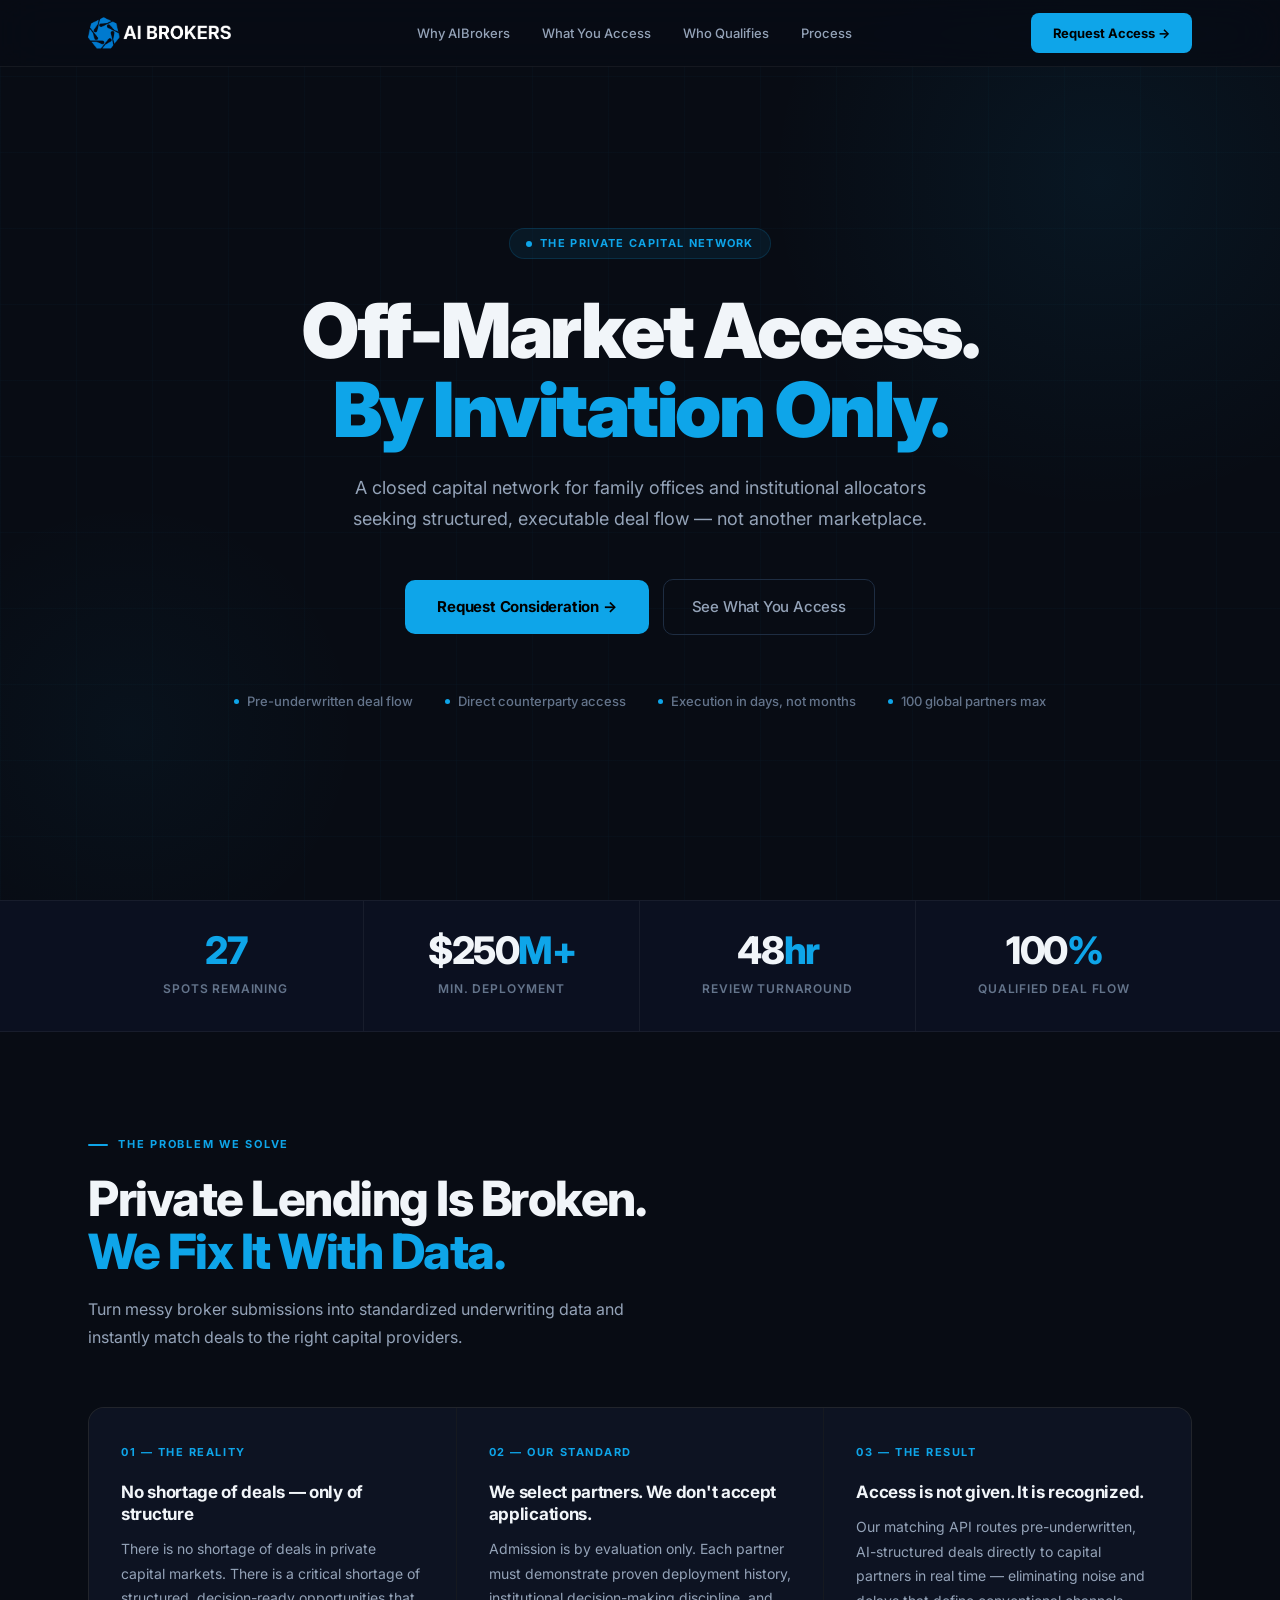
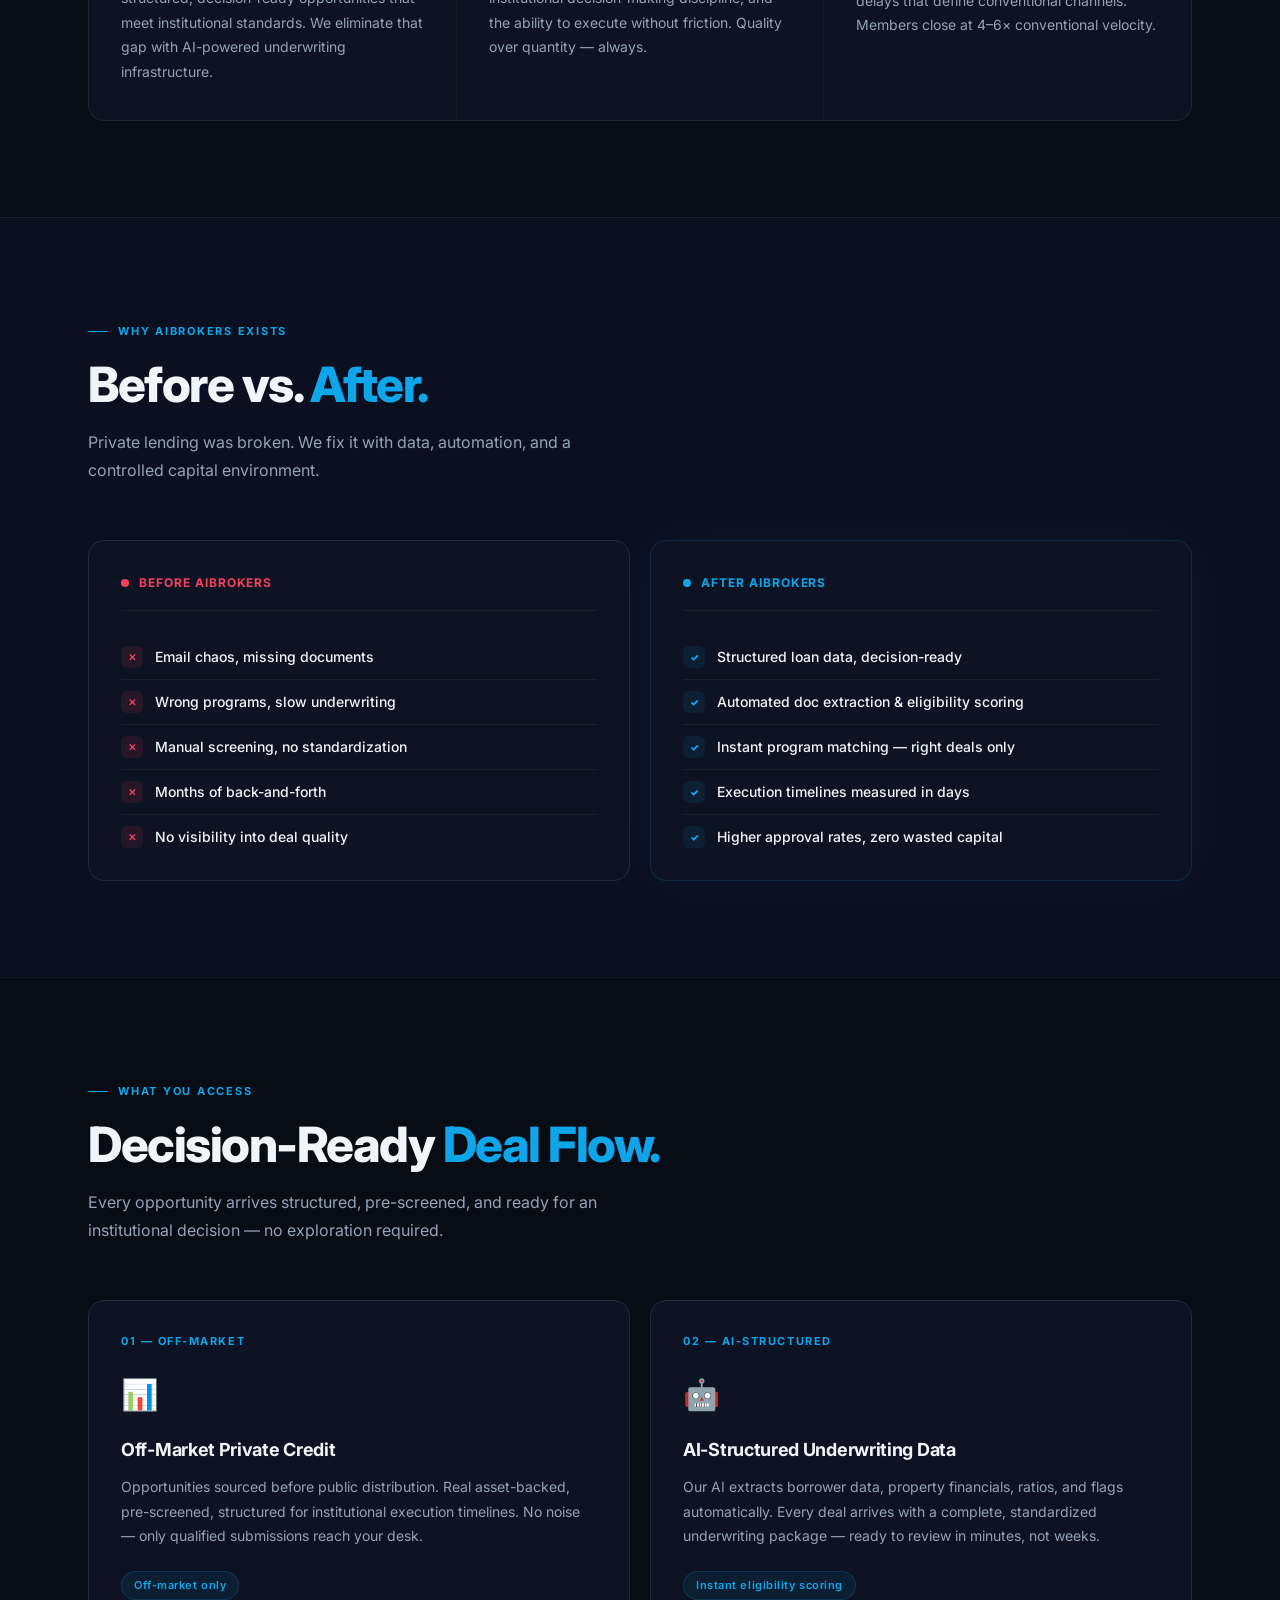
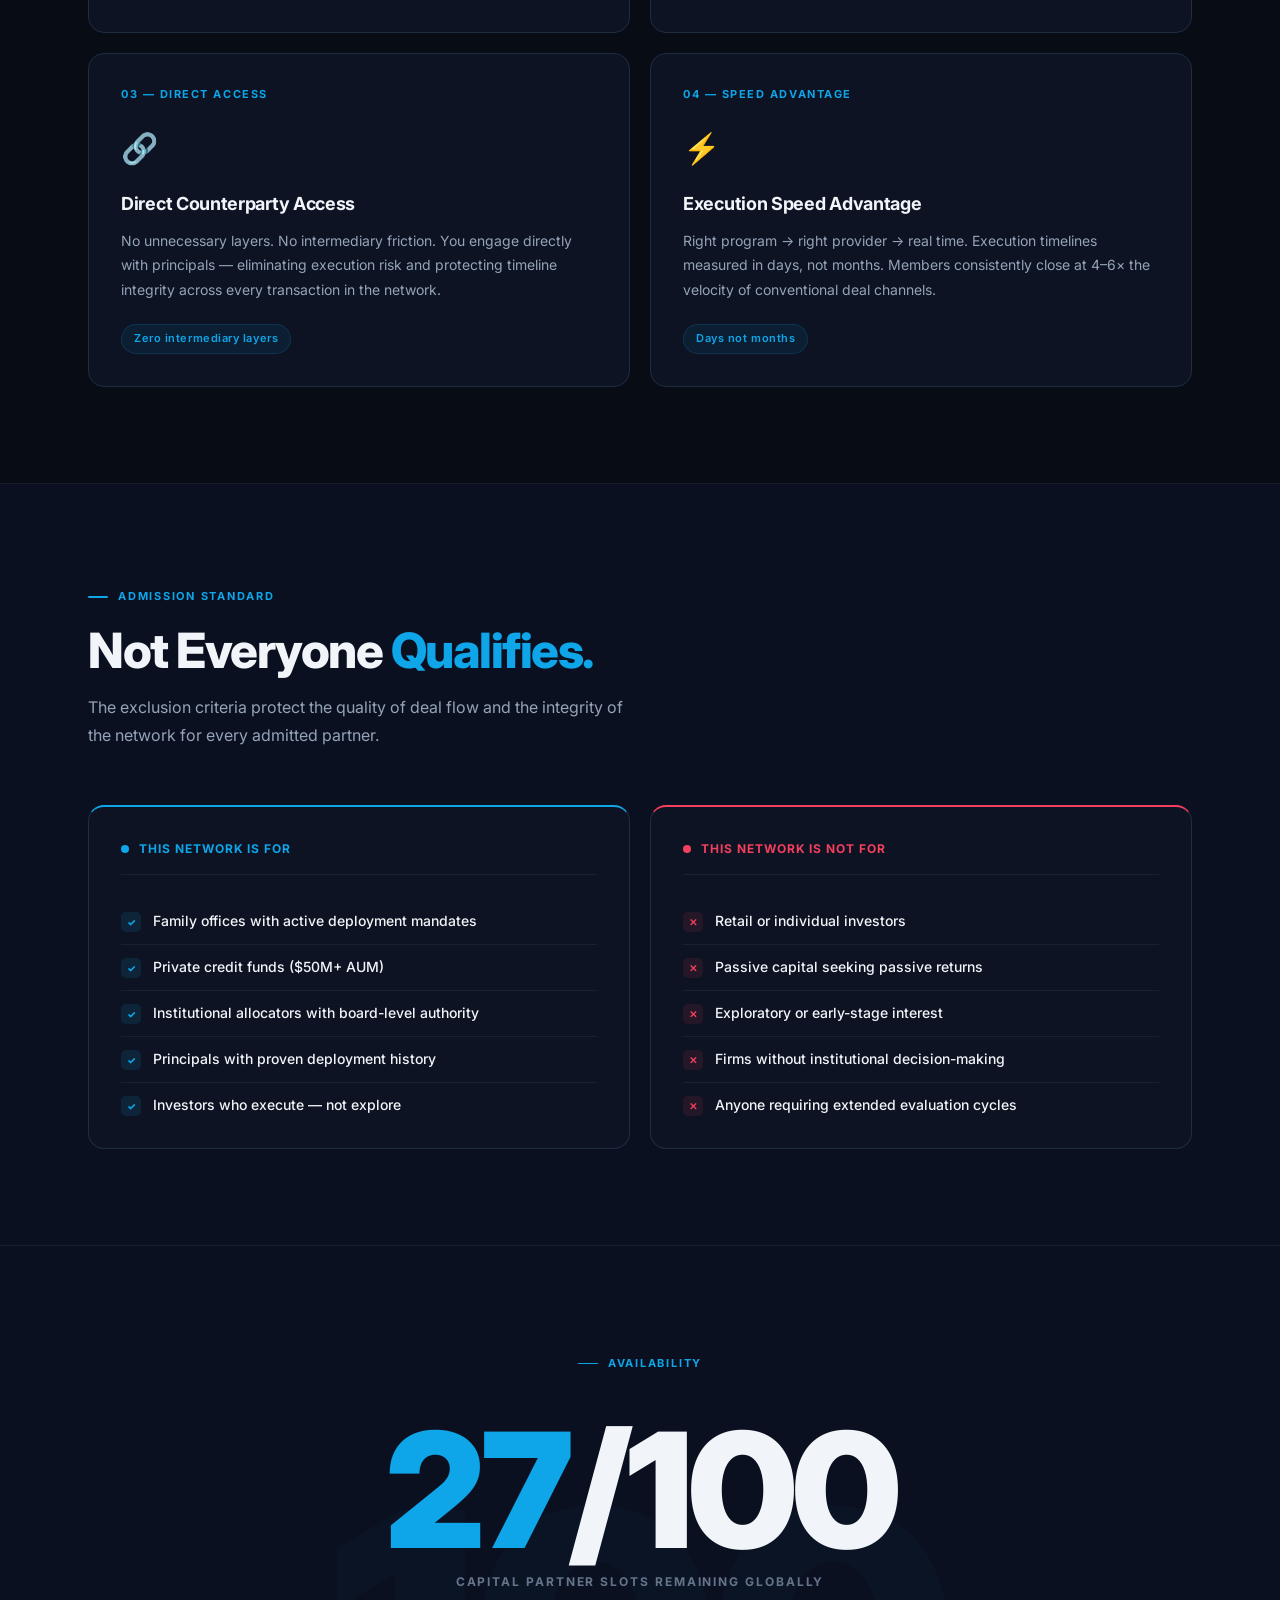
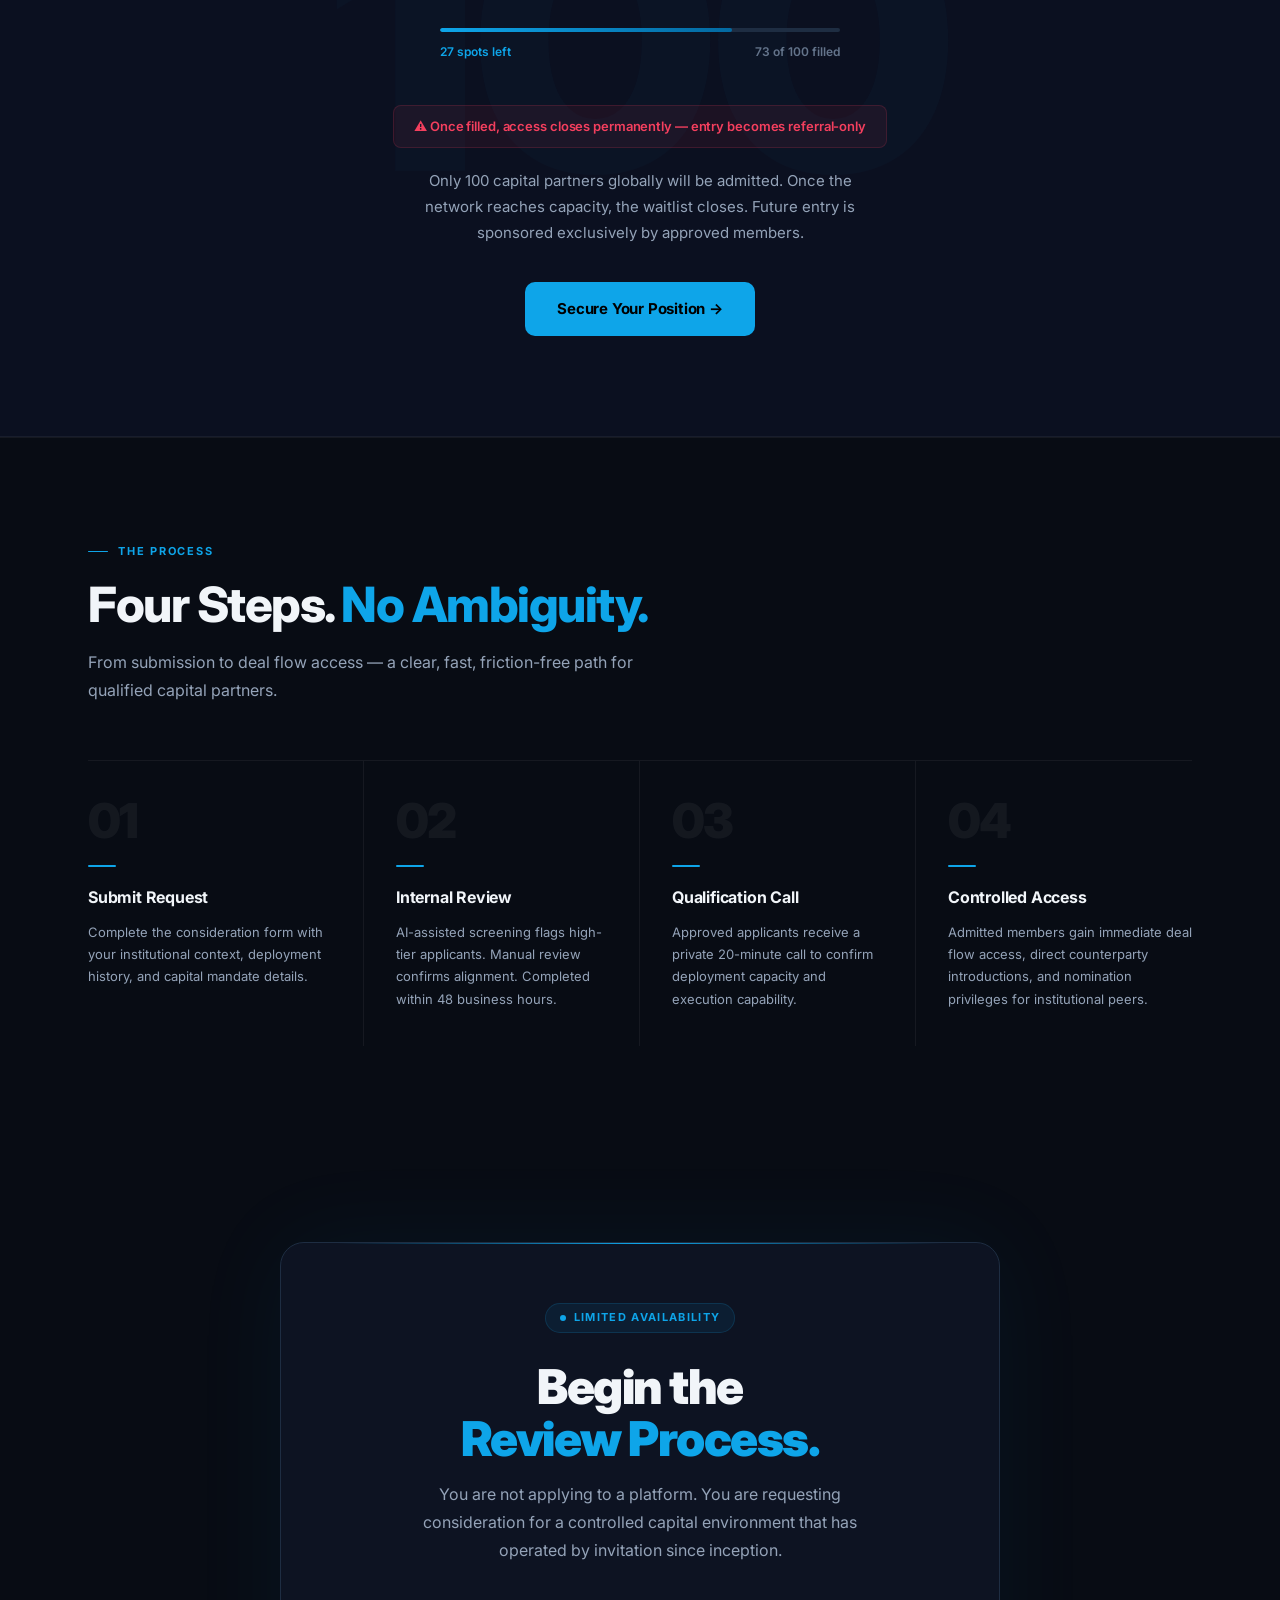
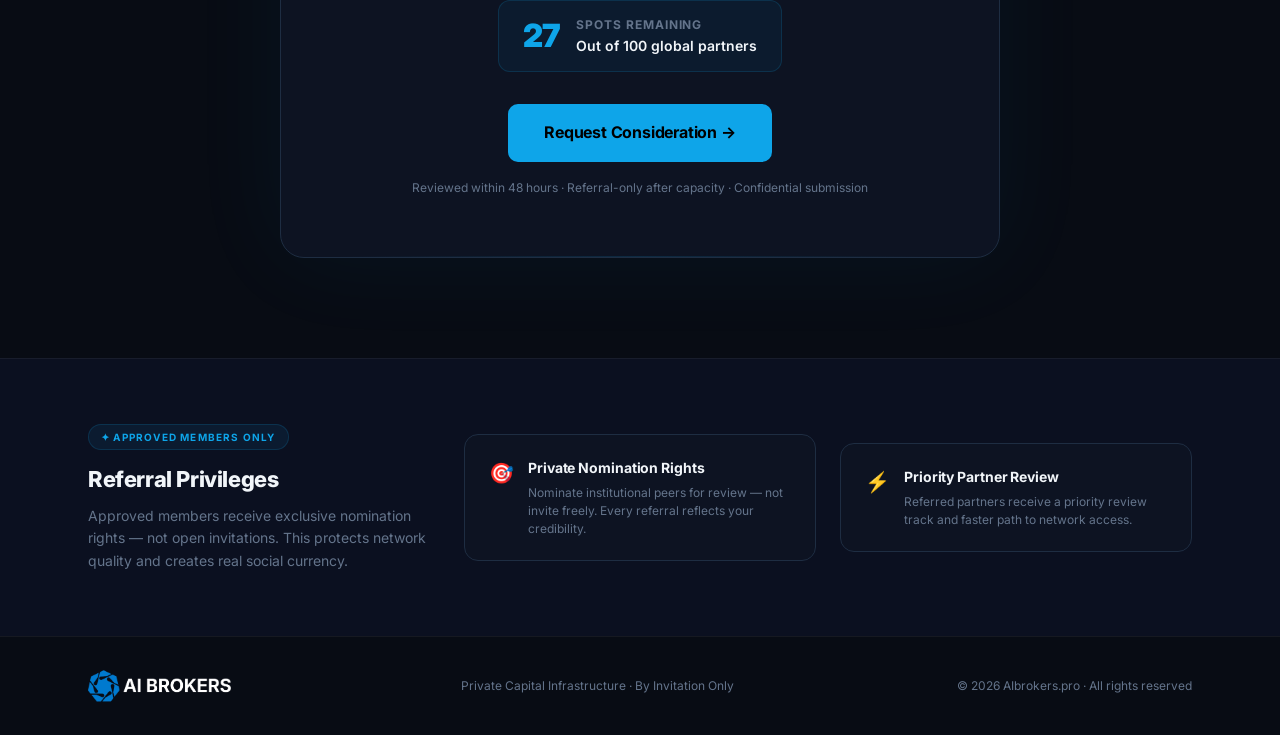
==== commit e4244202: "Merge branch 'main' of github.com:Ziakhan63/AIBROKERS-FUNNEL" ====
--- a/index.html
+++ b/index.html
@@ -1,696 +1,864 @@
 <!DOCTYPE html>
 <html lang="en">
 <head>
-  <meta charset="UTF-8" />
-  <meta name="viewport" content="width=device-width, initial-scale=1.0" />
-  <title>AI Brokers — Your Intelligent Real Estate Partner</title>
-  <meta name="description" content="Connect with AI-powered brokers who close deals faster. Generate qualified leads, automate follow-ups, and grow your real estate portfolio with cutting-edge AI." />
-
-  <!-- Favicon -->
-  <link rel="icon" href="data:image/svg+xml,<svg xmlns='http://www.w3.org/2000/svg' viewBox='0 0 32 32'><rect width='32' height='32' rx='8' fill='%230057FF'/><text x='16' y='22' font-size='16' text-anchor='middle' fill='white'>🏠</text></svg>" />
-
-  <!-- Google Fonts -->
-  <link rel="preconnect" href="https://fonts.googleapis.com" />
-  <link rel="preconnect" href="https://fonts.gstatic.com" crossorigin />
-  <link href="https://fonts.googleapis.com/css2?family=Inter:wght@400;500;600;700;800&display=swap" rel="stylesheet" />
-
-  <link rel="stylesheet" href="styles.css" />
+<meta charset="UTF-8">
+<meta name="viewport" content="width=device-width, initial-scale=1.0">
+<title>AIbrokers.pro — Private Capital Network</title>
+<link rel="preconnect" href="https://fonts.googleapis.com">
+<link href="https://fonts.googleapis.com/css2?family=Inter:wght@300;400;500;600;700;800;900&display=swap" rel="stylesheet">
+<style>
+*, *::before, *::after { margin: 0; padding: 0; box-sizing: border-box; }
+html { scroll-behavior: smooth; }
+
+:root {
+  --bg:        #080c14;
+  --bg-1:      #0b1020;
+  --bg-2:      #0e1528;
+  --card:      #0d1322;
+  --cyan:      #0ea5e9;
+  --cyan-2:    #38bdf8;
+  --cyan-dim:  rgba(14,165,233,0.08);
+  --cyan-bdr:  rgba(14,165,233,0.16);
+  --cyan-glo:  rgba(14,165,233,0.20);
+  --white:     #f1f5f9;
+  --g1:        #94a3b8;
+  --g2:        #64748b;
+  --g3:        #1e2d42;
+  --line:      rgba(255,255,255,0.055);
+  --red:       #f43f5e;
+  --green:     #10b981;
+}
+
+body {
+  background: var(--bg);
+  color: var(--white);
+  font-family: 'Inter', sans-serif;
+  font-weight: 400;
+  line-height: 1.6;
+  -webkit-font-smoothing: antialiased;
+  overflow-x: hidden;
+}
+
+.container { max-width: 1200px; margin: 0 auto; padding: 0 48px; }
+
+/* ─────────────────── NAV ─────────────────── */
+nav {
+  position: fixed; top: 0; left: 0; right: 0; z-index: 100;
+  background: rgba(8,12,20,0.82);
+  backdrop-filter: blur(24px) saturate(160%);
+  border-bottom: 1px solid var(--line);
+}
+.nav-inner {
+  max-width: 1200px; margin: 0 auto; padding: 0 48px;
+  height: 66px; display: flex; align-items: center; justify-content: space-between;
+}
+.logo { display: flex; align-items: center; gap: 10px; text-decoration: none; }
+.logo-box {
+  width: 32px; height: 32px; background: var(--cyan); border-radius: 7px;
+  display: flex; align-items: center; justify-content: center;
+  font-size: 11px; font-weight: 900; color: #000; letter-spacing: -0.5px;
+}
+.logo-text { font-size: 15px; font-weight: 700; color: var(--white); letter-spacing: -0.3px; }
+.logo-text span { color: var(--cyan); }
+.nav-links { display: flex; align-items: center; gap: 32px; }
+.nav-link { font-size: 13px; font-weight: 500; color: var(--g1); text-decoration: none; transition: color .18s; }
+.nav-link:hover { color: var(--white); }
+.nav-cta {
+  font-size: 13px; font-weight: 700; padding: 10px 22px;
+  background: var(--cyan); color: #000; border: none; border-radius: 8px;
+  cursor: pointer; text-decoration: none; letter-spacing: -0.1px; transition: all .2s;
+}
+.nav-cta:hover { background: var(--cyan-2); transform: translateY(-1px); box-shadow: 0 6px 24px var(--cyan-glo); }
+
+/* ─────────────────── HERO ─────────────────── */
+.hero {
+  min-height: 100vh;
+  display: flex; align-items: center;
+  padding: 120px 0 80px;
+  position: relative; overflow: hidden;
+}
+.hero-glow-r {
+  position: absolute; top: -180px; right: -180px;
+  width: 720px; height: 720px; border-radius: 50%;
+  background: radial-gradient(circle, rgba(14,165,233,0.07) 0%, transparent 65%);
+  pointer-events: none;
+}
+.hero-glow-l {
+  position: absolute; bottom: -80px; left: -120px;
+  width: 500px; height: 500px; border-radius: 50%;
+  background: radial-gradient(circle, rgba(14,165,233,0.04) 0%, transparent 65%);
+  pointer-events: none;
+}
+.hero-grid {
+  position: absolute; inset: 0; pointer-events: none;
+  background-image:
+    linear-gradient(rgba(14,165,233,0.022) 1px, transparent 1px),
+    linear-gradient(90deg, rgba(14,165,233,0.022) 1px, transparent 1px);
+  background-size: 76px 76px;
+}
+
+.hero-inner { position: relative; z-index: 2; text-align: center; }
+
+.hero-tag {
+  display: inline-flex; align-items: center; gap: 8px;
+  background: var(--cyan-dim); border: 1px solid var(--cyan-bdr);
+  border-radius: 100px; padding: 6px 16px;
+  font-size: 11px; font-weight: 700; letter-spacing: 0.12em;
+  text-transform: uppercase; color: var(--cyan); margin-bottom: 32px;
+}
+.tag-dot {
+  width: 6px; height: 6px; border-radius: 50%; background: var(--cyan);
+  animation: blink 2.2s ease-in-out infinite;
+}
+@keyframes blink { 0%,100%{opacity:1;transform:scale(1)} 50%{opacity:0.3;transform:scale(0.7)} }
+
+.hero h1 {
+  font-size: clamp(42px, 6vw, 76px);
+  font-weight: 900; line-height: 1.04; letter-spacing: -2.5px;
+  color: var(--white); margin-bottom: 24px;
+}
+.hero h1 span { color: var(--cyan); }
+
+.hero-sub {
+  font-size: 18px; font-weight: 400; line-height: 1.72;
+  color: var(--g1); max-width: 580px; margin: 0 auto 44px;
+}
+
+.hero-ctas {
+  display: flex; align-items: center; justify-content: center;
+  gap: 14px; margin-bottom: 56px; flex-wrap: wrap;
+}
+
+.btn-primary {
+  font-family: 'Inter', sans-serif; font-size: 15px; font-weight: 700;
+  padding: 15px 32px; background: var(--cyan); color: #000; border: none;
+  border-radius: 10px; cursor: pointer; text-decoration: none;
+  display: inline-flex; align-items: center; gap: 8px; letter-spacing: -0.2px;
+  transition: all .25s;
+}
+.btn-primary:hover { background: var(--cyan-2); transform: translateY(-2px); box-shadow: 0 12px 40px var(--cyan-glo); }
+
+.btn-ghost {
+  font-family: 'Inter', sans-serif; font-size: 15px; font-weight: 500;
+  padding: 15px 28px; background: transparent; color: var(--g1);
+  border: 1px solid var(--g3); border-radius: 10px; cursor: pointer;
+  text-decoration: none; letter-spacing: -0.2px; transition: all .2s;
+}
+.btn-ghost:hover { border-color: var(--cyan-bdr); color: var(--cyan); }
+
+.hero-proof {
+  display: flex; align-items: center; justify-content: center; gap: 32px; flex-wrap: wrap;
+}
+.proof-item { display: flex; align-items: center; gap: 8px; font-size: 13px; font-weight: 500; color: var(--g2); }
+.proof-dot { width: 5px; height: 5px; border-radius: 50%; background: var(--cyan); }
+
+/* ─────────────────── STATS ─────────────────── */
+.stats-bar {
+  border-top: 1px solid var(--line);
+  border-bottom: 1px solid var(--line);
+  background: var(--bg-1);
+}
+.stats-inner {
+  max-width: 1200px; margin: 0 auto; padding: 0 48px;
+  display: grid; grid-template-columns: repeat(4, 1fr);
+}
+.stat-cell {
+  padding: 30px 0; text-align: center;
+  border-right: 1px solid var(--line);
+}
+.stat-cell:last-child { border-right: none; }
+.stat-num { font-size: 38px; font-weight: 800; color: var(--white); display: block; line-height: 1; margin-bottom: 6px; letter-spacing: -1.5px; }
+.stat-num em { color: var(--cyan); font-style: normal; }
+.stat-lbl { font-size: 12px; font-weight: 600; color: var(--g2); letter-spacing: 0.07em; text-transform: uppercase; }
+
+/* ─────────────────── SECTIONS ─────────────────── */
+.section { padding: 96px 0; }
+.section-alt { background: var(--bg-1); }
+.section-border { border-top: 1px solid var(--line); }
+
+.eyebrow {
+  display: inline-flex; align-items: center; gap: 10px;
+  font-size: 11px; font-weight: 700; letter-spacing: 0.16em;
+  text-transform: uppercase; color: var(--cyan); margin-bottom: 18px;
+}
+.eyebrow::before { content: ''; width: 20px; height: 1.5px; background: var(--cyan); border-radius: 2px; }
+
+.sec-h {
+  font-size: clamp(32px, 3.8vw, 52px); font-weight: 800;
+  line-height: 1.1; letter-spacing: -1.5px; color: var(--white); margin-bottom: 16px;
+}
+.sec-h span { color: var(--cyan); }
+
+.sec-p { font-size: 16px; font-weight: 400; color: var(--g1); line-height: 1.75; max-width: 560px; }
+
+/* ─────────────────── WHY GRID ─────────────────── */
+.why-grid {
+  display: grid; grid-template-columns: repeat(3, 1fr);
+  gap: 1px; margin-top: 56px;
+  background: var(--line); border: 1px solid var(--line); border-radius: 16px; overflow: hidden;
+}
+.why-cell {
+  background: var(--card); padding: 36px 32px;
+  transition: background .2s;
+  position: relative;
+}
+.why-cell:hover { background: rgba(14,165,233,0.04); }
+.wc-num {
+  font-size: 11px; font-weight: 700; letter-spacing: 0.14em;
+  text-transform: uppercase; color: var(--cyan); margin-bottom: 20px;
+}
+.wc-h { font-size: 17px; font-weight: 700; color: var(--white); margin-bottom: 12px; letter-spacing: -0.3px; line-height: 1.3; }
+.wc-p { font-size: 14px; font-weight: 400; color: var(--g1); line-height: 1.75; }
+
+/* ─────────────────── BEFORE/AFTER ─────────────────── */
+.ba-grid { display: grid; grid-template-columns: 1fr 1fr; gap: 20px; margin-top: 56px; }
+.ba-card {
+  background: var(--card); border: 1px solid var(--g3);
+  border-radius: 16px; padding: 32px; overflow: hidden;
+}
+.ba-card.after { border-color: var(--cyan-bdr); box-shadow: 0 0 60px rgba(14,165,233,0.05); }
+.ba-head {
+  display: flex; align-items: center; gap: 10px; margin-bottom: 24px;
+  padding-bottom: 18px; border-bottom: 1px solid var(--line);
+}
+.ba-dot { width: 8px; height: 8px; border-radius: 50%; }
+.ba-dot.bad { background: var(--red); }
+.ba-dot.good { background: var(--cyan); }
+.ba-label { font-size: 12px; font-weight: 700; letter-spacing: 0.08em; text-transform: uppercase; }
+.ba-label.bad { color: var(--red); }
+.ba-label.good { color: var(--cyan); }
+.ba-list { list-style: none; display: flex; flex-direction: column; gap: 0; }
+.ba-list li {
+  display: flex; align-items: center; gap: 12px;
+  padding: 11px 0; border-bottom: 1px solid var(--line);
+  font-size: 14px; font-weight: 500; color: var(--white); line-height: 1.4;
+}
+.ba-list li:last-child { border-bottom: none; padding-bottom: 0; }
+.ba-icon {
+  width: 22px; height: 22px; border-radius: 6px; flex-shrink: 0;
+  display: flex; align-items: center; justify-content: center;
+  font-size: 10px; font-weight: 900;
+}
+.ba-icon.bad  { background: rgba(244,63,94,0.10); color: var(--red); }
+.ba-icon.good { background: var(--cyan-dim); color: var(--cyan); }
+
+/* ─────────────────── ACCESS ─────────────────── */
+.access-grid {
+  display: grid; grid-template-columns: repeat(2, 1fr);
+  gap: 20px; margin-top: 56px;
+}
+.ac-card {
+  background: var(--card); border: 1px solid var(--g3);
+  border-radius: 16px; padding: 32px;
+  transition: border-color .25s, transform .22s, box-shadow .22s;
+  position: relative; overflow: hidden;
+}
+.ac-card::before {
+  content: ''; position: absolute; top: 0; left: 0; right: 0; height: 1px;
+  background: linear-gradient(90deg, transparent, var(--cyan-bdr), transparent);
+  opacity: 0; transition: opacity .3s;
+}
+.ac-card:hover { border-color: var(--cyan-bdr); transform: translateY(-4px); box-shadow: 0 20px 56px rgba(14,165,233,0.07); }
+.ac-card:hover::before { opacity: 1; }
+.ac-tag { font-size: 11px; font-weight: 700; letter-spacing: 0.14em; text-transform: uppercase; color: var(--cyan); margin-bottom: 20px; }
+.ac-icon { font-size: 30px; margin-bottom: 18px; display: block; }
+.ac-h { font-size: 18px; font-weight: 700; color: var(--white); margin-bottom: 10px; letter-spacing: -0.3px; }
+.ac-p { font-size: 14px; font-weight: 400; color: var(--g1); line-height: 1.75; }
+.ac-pill {
+  display: inline-flex; align-items: center; gap: 6px; margin-top: 22px;
+  background: var(--cyan-dim); border: 1px solid var(--cyan-bdr);
+  border-radius: 100px; padding: 5px 12px;
+  font-size: 11px; font-weight: 600; color: var(--cyan); letter-spacing: 0.05em;
+}
+
+/* ─────────────────── FILTER ─────────────────── */
+.filter-grid { display: grid; grid-template-columns: 1fr 1fr; gap: 20px; margin-top: 56px; }
+.filter-card {
+  background: var(--card); border: 1px solid var(--g3);
+  border-radius: 16px; padding: 32px;
+}
+.filter-card.yes { border-top: 2px solid var(--cyan); }
+.filter-card.no  { border-top: 2px solid var(--red); }
+.fcard-head {
+  display: flex; align-items: center; gap: 10px;
+  margin-bottom: 24px; padding-bottom: 16px; border-bottom: 1px solid var(--line);
+}
+.fc-dot { width: 8px; height: 8px; border-radius: 50%; }
+.fc-dot.yes { background: var(--cyan); }
+.fc-dot.no  { background: var(--red); }
+.fc-lbl { font-size: 12px; font-weight: 700; letter-spacing: 0.08em; text-transform: uppercase; }
+.fc-lbl.yes { color: var(--cyan); }
+.fc-lbl.no  { color: var(--red); }
+.fcard-list { list-style: none; display: flex; flex-direction: column; }
+.fcard-list li {
+  display: flex; align-items: flex-start; gap: 12px;
+  padding: 12px 0; border-bottom: 1px solid var(--line);
+  font-size: 14px; font-weight: 500; color: var(--white); line-height: 1.4;
+}
+.fcard-list li:last-child { border-bottom: none; padding-bottom: 0; }
+.fli {
+  width: 20px; height: 20px; border-radius: 5px; flex-shrink: 0;
+  display: flex; align-items: center; justify-content: center;
+  font-size: 10px; font-weight: 800; margin-top: 1px;
+}
+.fli.yes { background: rgba(14,165,233,0.12); color: var(--cyan); }
+.fli.no  { background: rgba(244,63,94,0.10); color: var(--red); }
+
+/* ─────────────────── SCARCITY ─────────────────── */
+.scarcity {
+  padding: 100px 0;
+  background: var(--bg-1);
+  border-top: 1px solid var(--line);
+  border-bottom: 1px solid var(--line);
+  text-align: center;
+  position: relative; overflow: hidden;
+}
+.sc-ghost {
+  position: absolute; font-size: 28vw; font-weight: 900;
+  color: rgba(14,165,233,0.025); top: 50%; left: 50%;
+  transform: translate(-50%,-50%); pointer-events: none;
+  line-height: 1; letter-spacing: -6px; white-space: nowrap;
+  font-family: 'Inter', sans-serif;
+}
+.sc-inner { position: relative; z-index: 2; }
+.sc-big {
+  font-size: clamp(80px, 16vw, 160px); font-weight: 900;
+  line-height: 0.9; letter-spacing: -5px;
+  color: var(--white); display: block; margin: 28px 0 10px;
+}
+.sc-big em { color: var(--cyan); font-style: normal; }
+.sc-lbl {
+  font-size: 12px; font-weight: 700; letter-spacing: 0.16em;
+  text-transform: uppercase; color: var(--g2); margin-bottom: 36px; display: block;
+}
+.sc-track-wrap { max-width: 400px; margin: 0 auto 16px; }
+.sc-track { height: 4px; background: var(--g3); border-radius: 4px; overflow: hidden; margin-bottom: 10px; }
+.sc-fill { height: 100%; width: 73%; background: linear-gradient(90deg, var(--cyan), #0369a1); border-radius: 4px; }
+.sc-nums { display: flex; justify-content: space-between; font-size: 12px; font-weight: 600; }
+.sc-nums span:first-child { color: var(--cyan); }
+.sc-nums span:last-child  { color: var(--g2); }
+.sc-alert {
+  display: inline-flex; align-items: center; gap: 8px;
+  background: rgba(244,63,94,0.07); border: 1px solid rgba(244,63,94,0.16);
+  border-radius: 8px; padding: 10px 20px;
+  font-size: 13px; font-weight: 600; color: var(--red);
+  margin: 28px 0 20px; letter-spacing: -0.1px;
+}
+.sc-note {
+  font-size: 15px; color: var(--g1); line-height: 1.75;
+  max-width: 460px; margin: 0 auto 36px;
+}
+
+/* ─────────────────── PROCESS ─────────────────── */
+.process-grid {
+  display: grid; grid-template-columns: repeat(4, 1fr);
+  gap: 0; margin-top: 56px;
+  border-top: 1px solid var(--line);
+}
+.p-col {
+  padding: 36px 32px 36px 0; border-right: 1px solid var(--line);
+}
+.p-col:last-child { border-right: none; padding-right: 0; }
+.p-col:not(:first-child) { padding-left: 32px; }
+.p-num {
+  font-size: 48px; font-weight: 900; color: rgba(255,255,255,0.05);
+  line-height: 1; letter-spacing: -2px; display: block; margin-bottom: 20px;
+}
+.p-bar { width: 28px; height: 2px; background: var(--cyan); border-radius: 2px; margin-bottom: 18px; }
+.p-h { font-size: 16px; font-weight: 700; color: var(--white); margin-bottom: 10px; letter-spacing: -0.2px; }
+.p-t { font-size: 13px; font-weight: 400; color: var(--g1); line-height: 1.72; }
+
+/* ─────────────────── CTA SECTION ─────────────────── */
+.cta-section {
+  padding: 100px 0;
+  text-align: center;
+  position: relative; overflow: hidden;
+}
+.cta-section::before {
+  content: '';
+  position: absolute; top: 50%; left: 50%; transform: translate(-50%,-50%);
+  width: 800px; height: 400px;
+  background: radial-gradient(ellipse, rgba(14,165,233,0.07) 0%, transparent 65%);
+  pointer-events: none;
+}
+.cta-inner { position: relative; z-index: 2; }
+.cta-card {
+  max-width: 720px; margin: 0 auto;
+  background: var(--card); border: 1px solid var(--g3);
+  border-radius: 24px; padding: 60px 56px;
+  position: relative; overflow: hidden;
+  box-shadow: 0 0 100px rgba(14,165,233,0.06);
+}
+.cta-card::before {
+  content: ''; position: absolute; top: 0; left: 56px; right: 56px; height: 1px;
+  background: linear-gradient(90deg, transparent, var(--cyan), transparent);
+}
+.cta-card::after {
+  content: ''; position: absolute; bottom: 0; left: 56px; right: 56px; height: 1px;
+  background: linear-gradient(90deg, transparent, var(--cyan-bdr), transparent);
+}
+.cta-eyebrow {
+  display: inline-flex; align-items: center; gap: 8px;
+  background: var(--cyan-dim); border: 1px solid var(--cyan-bdr);
+  border-radius: 100px; padding: 5px 14px;
+  font-size: 11px; font-weight: 700; letter-spacing: 0.12em;
+  text-transform: uppercase; color: var(--cyan); margin-bottom: 28px;
+}
+.cta-h {
+  font-size: clamp(30px, 4vw, 48px); font-weight: 900;
+  letter-spacing: -1.5px; color: var(--white); line-height: 1.08; margin-bottom: 16px;
+}
+.cta-h span { color: var(--cyan); }
+.cta-p {
+  font-size: 16px; color: var(--g1); line-height: 1.75;
+  max-width: 480px; margin: 0 auto 36px;
+}
+.cta-spots {
+  display: inline-flex; align-items: center; gap: 16px;
+  background: rgba(14,165,233,0.06); border: 1px solid var(--cyan-bdr);
+  border-radius: 12px; padding: 14px 24px; margin-bottom: 32px;
+}
+.spots-num { font-size: 32px; font-weight: 900; color: var(--cyan); line-height: 1; letter-spacing: -1px; }
+.spots-info { text-align: left; }
+.spots-top { font-size: 12px; font-weight: 700; letter-spacing: 0.08em; text-transform: uppercase; color: var(--g2); }
+.spots-bot { font-size: 14px; font-weight: 600; color: var(--white); }
+.cta-btns { display: flex; align-items: center; justify-content: center; gap: 14px; flex-wrap: wrap; }
+.cta-note { font-size: 12px; color: var(--g2); margin-top: 16px; }
+
+/* ─────────────────── REFERRAL ─────────────────── */
+.ref-section {
+  border-top: 1px solid var(--line);
+  background: var(--bg-1); padding: 64px 0;
+}
+.ref-inner {
+  max-width: 1200px; margin: 0 auto; padding: 0 48px;
+  display: grid; grid-template-columns: 1fr 1fr 1fr; gap: 24px; align-items: center;
+}
+.ref-badge {
+  display: inline-flex; align-items: center; gap: 6px;
+  background: var(--cyan-dim); border: 1px solid var(--cyan-bdr);
+  border-radius: 100px; padding: 4px 12px;
+  font-size: 10px; font-weight: 700; letter-spacing: 0.12em;
+  text-transform: uppercase; color: var(--cyan); margin-bottom: 12px;
+}
+.ref-h { font-size: 22px; font-weight: 800; color: var(--white); letter-spacing: -0.4px; margin-bottom: 8px; }
+.ref-p { font-size: 14px; color: var(--g2); line-height: 1.6; }
+.ref-card {
+  background: var(--card); border: 1px solid var(--g3);
+  border-radius: 14px; padding: 22px 24px;
+  display: flex; align-items: flex-start; gap: 14px;
+  transition: border-color .2s;
+}
+.ref-card:hover { border-color: var(--cyan-bdr); }
+.ref-icon { font-size: 20px; flex-shrink: 0; }
+.ref-ct { }
+.ref-ct-h { font-size: 14px; font-weight: 700; color: var(--white); margin-bottom: 4px; letter-spacing: -0.1px; }
+.ref-ct-p { font-size: 12px; font-weight: 400; color: var(--g2); line-height: 1.5; }
+
+/* ─────────────────── FOOTER ─────────────────── */
+footer {
+  border-top: 1px solid var(--line);
+  background: var(--bg); padding: 32px 0;
+}
+.foot-inner {
+  max-width: 1200px; margin: 0 auto; padding: 0 48px;
+  display: flex; align-items: center; justify-content: space-between;
+}
+.foot-logo { display: flex; align-items: center; gap: 10px; text-decoration: none; }
+.foot-box { width: 26px; height: 26px; background: var(--cyan); border-radius: 6px; display: flex; align-items: center; justify-content: center; font-size: 10px; font-weight: 900; color: #000; }
+.foot-name { font-size: 14px; font-weight: 700; color: var(--white); }
+.foot-name span { color: var(--cyan); }
+.foot-t { font-size: 12px; font-weight: 400; color: var(--g2); }
+
+/* ─────────────────── ANIMATIONS ─────────────────── */
+@keyframes fadeUp {
+  from { opacity: 0; transform: translateY(24px); }
+  to   { opacity: 1; transform: translateY(0); }
+}
+.hero-tag   { animation: fadeUp .55s .00s ease both; }
+.hero h1    { animation: fadeUp .55s .08s ease both; }
+.hero-sub   { animation: fadeUp .55s .16s ease both; }
+.hero-ctas  { animation: fadeUp .55s .22s ease both; }
+.hero-proof { animation: fadeUp .55s .28s ease both; }
+
+.reveal {
+  opacity: 0; transform: translateY(20px);
+  transition: opacity .5s ease, transform .5s ease;
+}
+.reveal.visible { opacity: 1; transform: translateY(0); }
+
+/* ─────────────────── RESPONSIVE ─────────────────── */
+@media (max-width: 960px) {
+  .container, .nav-inner, .stats-inner, .ref-inner, .foot-inner { padding: 0 24px; }
+  .nav-links .nav-link { display: none; }
+  .hero { padding: 100px 0 60px; }
+  .hero-inner { padding: 0 24px; }
+  .hero h1 { letter-spacing: -1.5px; }
+  .why-grid { grid-template-columns: 1fr; }
+  .ba-grid, .access-grid, .filter-grid { grid-template-columns: 1fr; }
+  .process-grid { grid-template-columns: 1fr 1fr; }
+  .p-col { padding: 28px 0; border-right: none; border-bottom: 1px solid var(--line); }
+  .p-col:not(:first-child) { padding-left: 0; }
+  .stats-inner { grid-template-columns: 1fr 1fr; }
+  .ref-inner { grid-template-columns: 1fr; }
+  .cta-card { padding: 40px 28px; }
+  .foot-inner { flex-direction: column; gap: 12px; text-align: center; }
+  .section { padding: 72px 0; }
+  .hero-proof { flex-direction: column; gap: 12px; }
+}
+</style>
 </head>
 <body>
 
-  <!-- ─────────────────────────────────────────
-       NAVBAR
-  ───────────────────────────────────────── -->
-  <nav class="navbar" id="navbar" role="navigation" aria-label="Main navigation">
-    <div class="container">
-      <a href="#" class="nav-logo" aria-label="AI Brokers Home">
-        <div class="logo-icon" aria-hidden="true">🏠</div>
-        <span>AI Brokers</span>
-      </a>
-
-      <ul class="nav-links" id="navLinks" role="list">
-        <li><a href="#features">Features</a></li>
-        <li><a href="#how-it-works">How It Works</a></li>
-        <li><a href="#testimonials">Success Stories</a></li>
-        <li><a href="#faq">FAQ</a></li>
-      </ul>
-
-      <a href="#get-started" class="btn btn-primary nav-cta">Get Started Free</a>
-
-      <button class="nav-toggle" id="navToggle" aria-label="Toggle navigation" aria-expanded="false" aria-controls="navLinks">
-        <span></span><span></span><span></span>
-      </button>
-    </div>
-  </nav>
-
-  <!-- ─────────────────────────────────────────
-       HERO
-  ───────────────────────────────────────── -->
-  <section class="hero section" id="hero" aria-labelledby="heroTitle">
-    <div class="hero-bg" aria-hidden="true"></div>
-    <div class="container">
-      <div class="hero-grid">
-
-        <!-- Left: Copy -->
-        <div class="hero-content">
-          <div class="hero-badge" role="note">
-            <span class="dot" aria-hidden="true"></span>
-            Now powered by GPT-4 &amp; proprietary deal AI
-          </div>
-
-          <h1 class="hero-title" id="heroTitle">
-            Close More Deals with<br>
-            <span>AI-Driven Brokerage</span>
-          </h1>
-
-          <p class="hero-desc">
-            AI Brokers combines advanced machine learning with deep real estate expertise—
-            surfacing qualified leads, automating outreach, and predicting deal outcomes
-            so your team can focus on what matters: <strong>closing</strong>.
-          </p>
-
-          <div class="hero-actions">
-            <a href="#get-started" class="btn btn-primary btn-lg">
-              Start Generating Leads →
-            </a>
-            <a href="#how-it-works" class="btn btn-outline">
-              See How It Works
-            </a>
-          </div>
-
-          <div class="hero-stats" role="list" aria-label="Platform statistics">
-            <div class="stat" role="listitem">
-              <span class="stat-number" data-count="12400">0</span>
-              <span class="stat-label">Deals Closed</span>
-            </div>
-            <div class="stat" role="listitem">
-              <span class="stat-number" data-count="94">0</span>
-              <span class="stat-label">% Lead Accuracy</span>
-            </div>
-            <div class="stat" role="listitem">
-              <span class="stat-number" data-prefix="$" data-count="2.1" data-suffix="B+">$0</span>
-              <span class="stat-label">Volume Managed</span>
-            </div>
+<!-- ── NAV ── -->
+<nav>
+  <div class="nav-inner">
+    <a href="#" class="logo">
+     <img style="width: 150px;" src="./Assets/LogoAIBROKERS.png" alt="AI BROKERS LOGO">
+    </a>
+    <div class="nav-links">
+      <a href="#why" class="nav-link">Why AIBrokers</a>
+      <a href="#access" class="nav-link">What You Access</a>
+      <a href="#qualify" class="nav-link">Who Qualifies</a>
+      <a href="#process" class="nav-link">Process</a>
+    </div>
+    <a href="https://aibrokers.pro" target="_blank" class="nav-cta">Request Access →</a>
+  </div>
+</nav>
+
+<!-- ── HERO ── -->
+<section class="hero">
+  <div class="hero-glow-r"></div>
+  <div class="hero-glow-l"></div>
+  <div class="hero-grid"></div>
+  <div class="container">
+    <div class="hero-inner">
+      <div class="hero-tag"><span class="tag-dot"></span> The Private Capital Network</div>
+      <h1>Off-Market Access.<br><span>By Invitation Only.</span></h1>
+      <p class="hero-sub">A closed capital network for family offices and institutional allocators seeking structured, executable deal flow — not another marketplace.</p>
+      <div class="hero-ctas">
+        <a href="https://aibrokers.pro" target="_blank" class="btn-primary">Request Consideration →</a>
+        <a href="#access" class="btn-ghost">See What You Access</a>
+      </div>
+      <div class="hero-proof">
+        <div class="proof-item"><span class="proof-dot"></span> Pre-underwritten deal flow</div>
+        <div class="proof-item"><span class="proof-dot"></span> Direct counterparty access</div>
+        <div class="proof-item"><span class="proof-dot"></span> Execution in days, not months</div>
+        <div class="proof-item"><span class="proof-dot"></span> 100 global partners max</div>
+      </div>
+    </div>
+  </div>
+</section>
+
+<!-- ── STATS BAR ── -->
+<div class="stats-bar">
+  <div class="stats-inner">
+    <div class="stat-cell">
+      <span class="stat-num"><em>27</em></span>
+      <span class="stat-lbl">Spots Remaining</span>
+    </div>
+    <div class="stat-cell">
+      <span class="stat-num">$250<em>M+</em></span>
+      <span class="stat-lbl">Min. Deployment</span>
+    </div>
+    <div class="stat-cell">
+      <span class="stat-num">48<em>hr</em></span>
+      <span class="stat-lbl">Review Turnaround</span>
+    </div>
+    <div class="stat-cell">
+      <span class="stat-num">100<em>%</em></span>
+      <span class="stat-lbl">Qualified Deal Flow</span>
+    </div>
+  </div>
+</div>
+
+<!-- ── WHY ── -->
+<section class="section" id="why">
+  <div class="container">
+    <div class="eyebrow">The Problem We Solve</div>
+    <div class="sec-h">Private Lending Is Broken.<br><span>We Fix It With Data.</span></div>
+    <p class="sec-p">Turn messy broker submissions into standardized underwriting data and instantly match deals to the right capital providers.</p>
+
+    <div class="why-grid">
+      <div class="why-cell reveal">
+        <div class="wc-num">01 — The Reality</div>
+        <div class="wc-h">No shortage of deals — only of structure</div>
+        <div class="wc-p">There is no shortage of deals in private capital markets. There is a critical shortage of structured, decision-ready opportunities that meet institutional standards. We eliminate that gap with AI-powered underwriting infrastructure.</div>
+      </div>
+      <div class="why-cell reveal">
+        <div class="wc-num">02 — Our Standard</div>
+        <div class="wc-h">We select partners. We don't accept applications.</div>
+        <div class="wc-p">Admission is by evaluation only. Each partner must demonstrate proven deployment history, institutional decision-making discipline, and the ability to execute without friction. Quality over quantity — always.</div>
+      </div>
+      <div class="why-cell reveal">
+        <div class="wc-num">03 — The Result</div>
+        <div class="wc-h">Access is not given. It is recognized.</div>
+        <div class="wc-p">Our matching API routes pre-underwritten, AI-structured deals directly to capital partners in real time — eliminating noise and delays that define conventional channels. Members close at 4–6× conventional velocity.</div>
+      </div>
+    </div>
+  </div>
+</section>
+
+<!-- ── BEFORE / AFTER ── -->
+<section class="section section-alt section-border">
+  <div class="container">
+    <div class="eyebrow">Why AIBrokers Exists</div>
+    <div class="sec-h">Before vs. <span>After.</span></div>
+    <p class="sec-p">Private lending was broken. We fix it with data, automation, and a controlled capital environment.</p>
+
+    <div class="ba-grid">
+      <div class="ba-card reveal">
+        <div class="ba-head">
+          <div class="ba-dot bad"></div>
+          <span class="ba-label bad">Before AIBrokers</span>
+        </div>
+        <ul class="ba-list">
+          <li><div class="ba-icon bad">✕</div> Email chaos, missing documents</li>
+          <li><div class="ba-icon bad">✕</div> Wrong programs, slow underwriting</li>
+          <li><div class="ba-icon bad">✕</div> Manual screening, no standardization</li>
+          <li><div class="ba-icon bad">✕</div> Months of back-and-forth</li>
+          <li><div class="ba-icon bad">✕</div> No visibility into deal quality</li>
+        </ul>
+      </div>
+      <div class="ba-card after reveal">
+        <div class="ba-head">
+          <div class="ba-dot good"></div>
+          <span class="ba-label good">After AIBrokers</span>
+        </div>
+        <ul class="ba-list">
+          <li><div class="ba-icon good">✓</div> Structured loan data, decision-ready</li>
+          <li><div class="ba-icon good">✓</div> Automated doc extraction & eligibility scoring</li>
+          <li><div class="ba-icon good">✓</div> Instant program matching — right deals only</li>
+          <li><div class="ba-icon good">✓</div> Execution timelines measured in days</li>
+          <li><div class="ba-icon good">✓</div> Higher approval rates, zero wasted capital</li>
+        </ul>
+      </div>
+    </div>
+  </div>
+</section>
+
+<!-- ── ACCESS ── -->
+<section class="section section-border" id="access">
+  <div class="container">
+    <div class="eyebrow">What You Access</div>
+    <div class="sec-h">Decision-Ready <span>Deal Flow.</span></div>
+    <p class="sec-p">Every opportunity arrives structured, pre-screened, and ready for an institutional decision — no exploration required.</p>
+
+    <div class="access-grid">
+      <div class="ac-card reveal">
+        <div class="ac-tag">01 — Off-Market</div>
+        <span class="ac-icon">📊</span>
+        <div class="ac-h">Off-Market Private Credit</div>
+        <div class="ac-p">Opportunities sourced before public distribution. Real asset-backed, pre-screened, structured for institutional execution timelines. No noise — only qualified submissions reach your desk.</div>
+        <div class="ac-pill">Off-market only</div>
+      </div>
+      <div class="ac-card reveal">
+        <div class="ac-tag">02 — AI-Structured</div>
+        <span class="ac-icon">🤖</span>
+        <div class="ac-h">AI-Structured Underwriting Data</div>
+        <div class="ac-p">Our AI extracts borrower data, property financials, ratios, and flags automatically. Every deal arrives with a complete, standardized underwriting package — ready to review in minutes, not weeks.</div>
+        <div class="ac-pill">Instant eligibility scoring</div>
+      </div>
+      <div class="ac-card reveal">
+        <div class="ac-tag">03 — Direct Access</div>
+        <span class="ac-icon">🔗</span>
+        <div class="ac-h">Direct Counterparty Access</div>
+        <div class="ac-p">No unnecessary layers. No intermediary friction. You engage directly with principals — eliminating execution risk and protecting timeline integrity across every transaction in the network.</div>
+        <div class="ac-pill">Zero intermediary layers</div>
+      </div>
+      <div class="ac-card reveal">
+        <div class="ac-tag">04 — Speed Advantage</div>
+        <span class="ac-icon">⚡</span>
+        <div class="ac-h">Execution Speed Advantage</div>
+        <div class="ac-p">Right program → right provider → real time. Execution timelines measured in days, not months. Members consistently close at 4–6× the velocity of conventional deal channels.</div>
+        <div class="ac-pill">Days not months</div>
+      </div>
+    </div>
+  </div>
+</section>
+
+<!-- ── FILTER ── -->
+<section class="section section-alt section-border" id="qualify">
+  <div class="container">
+    <div class="eyebrow">Admission Standard</div>
+    <div class="sec-h">Not Everyone <span>Qualifies.</span></div>
+    <p class="sec-p">The exclusion criteria protect the quality of deal flow and the integrity of the network for every admitted partner.</p>
+
+    <div class="filter-grid">
+      <div class="filter-card yes reveal">
+        <div class="fcard-head">
+          <div class="fc-dot yes"></div>
+          <span class="fc-lbl yes">This Network Is For</span>
+        </div>
+        <ul class="fcard-list">
+          <li><div class="fli yes">✓</div> Family offices with active deployment mandates</li>
+          <li><div class="fli yes">✓</div> Private credit funds ($50M+ AUM)</li>
+          <li><div class="fli yes">✓</div> Institutional allocators with board-level authority</li>
+          <li><div class="fli yes">✓</div> Principals with proven deployment history</li>
+          <li><div class="fli yes">✓</div> Investors who execute — not explore</li>
+        </ul>
+      </div>
+      <div class="filter-card no reveal">
+        <div class="fcard-head">
+          <div class="fc-dot no"></div>
+          <span class="fc-lbl no">This Network Is NOT For</span>
+        </div>
+        <ul class="fcard-list">
+          <li><div class="fli no">✕</div> Retail or individual investors</li>
+          <li><div class="fli no">✕</div> Passive capital seeking passive returns</li>
+          <li><div class="fli no">✕</div> Exploratory or early-stage interest</li>
+          <li><div class="fli no">✕</div> Firms without institutional decision-making</li>
+          <li><div class="fli no">✕</div> Anyone requiring extended evaluation cycles</li>
+        </ul>
+      </div>
+    </div>
+  </div>
+</section>
+
+<!-- ── SCARCITY ── -->
+<section class="scarcity">
+  <div class="sc-ghost">100</div>
+  <div class="container">
+    <div class="sc-inner">
+      <div class="eyebrow" style="justify-content:center">Availability</div>
+      <span class="sc-big"><em>27</em>/100</span>
+      <span class="sc-lbl">Capital Partner Slots Remaining Globally</span>
+
+      <div class="sc-track-wrap">
+        <div class="sc-track"><div class="sc-fill"></div></div>
+        <div class="sc-nums">
+          <span>27 spots left</span>
+          <span>73 of 100 filled</span>
+        </div>
+      </div>
+
+      <div class="sc-alert">⚠ Once filled, access closes permanently — entry becomes referral-only</div>
+      <p class="sc-note">Only 100 capital partners globally will be admitted. Once the network reaches capacity, the waitlist closes. Future entry is sponsored exclusively by approved members.</p>
+      <a href="https://aibrokers.pro" target="_blank" class="btn-primary">Secure Your Position →</a>
+    </div>
+  </div>
+</section>
+
+<!-- ── PROCESS ── -->
+<section class="section section-border" id="process">
+  <div class="container">
+    <div class="eyebrow">The Process</div>
+    <div class="sec-h">Four Steps. <span>No Ambiguity.</span></div>
+    <p class="sec-p">From submission to deal flow access — a clear, fast, friction-free path for qualified capital partners.</p>
+
+    <div class="process-grid">
+      <div class="p-col reveal">
+        <span class="p-num">01</span>
+        <div class="p-bar"></div>
+        <div class="p-h">Submit Request</div>
+        <div class="p-t">Complete the consideration form with your institutional context, deployment history, and capital mandate details.</div>
+      </div>
+      <div class="p-col reveal">
+        <span class="p-num">02</span>
+        <div class="p-bar"></div>
+        <div class="p-h">Internal Review</div>
+        <div class="p-t">AI-assisted screening flags high-tier applicants. Manual review confirms alignment. Completed within 48 business hours.</div>
+      </div>
+      <div class="p-col reveal">
+        <span class="p-num">03</span>
+        <div class="p-bar"></div>
+        <div class="p-h">Qualification Call</div>
+        <div class="p-t">Approved applicants receive a private 20-minute call to confirm deployment capacity and execution capability.</div>
+      </div>
+      <div class="p-col reveal">
+        <span class="p-num">04</span>
+        <div class="p-bar"></div>
+        <div class="p-h">Controlled Access</div>
+        <div class="p-t">Admitted members gain immediate deal flow access, direct counterparty introductions, and nomination privileges for institutional peers.</div>
+      </div>
+    </div>
+  </div>
+</section>
+
+<!-- ── CTA ── -->
+<section class="cta-section">
+  <div class="container">
+    <div class="cta-inner">
+      <div class="cta-card reveal">
+        <div class="cta-eyebrow"><span class="tag-dot"></span> Limited Availability</div>
+        <div class="cta-h">Begin the<br><span>Review Process.</span></div>
+        <p class="cta-p">You are not applying to a platform. You are requesting consideration for a controlled capital environment that has operated by invitation since inception.</p>
+
+        <div class="cta-spots">
+          <div class="spots-num">27</div>
+          <div class="spots-info">
+            <div class="spots-top">Spots Remaining</div>
+            <div class="spots-bot">Out of 100 global partners</div>
           </div>
         </div>
 
-        <!-- Right: Dashboard visual -->
-        <div class="hero-visual" aria-hidden="true">
-          <div class="dashboard-card">
-            <div class="card-header">
-              <span class="icon">📊</span>
-              AI Deal Intelligence — Live Dashboard
-            </div>
-
-            <div class="metric-row">
-              <span class="metric-label">Lead Score</span>
-              <div style="display:flex;gap:10px;align-items:center;">
-                <span class="metric-value">98 / 100</span>
-                <span class="metric-change up">▲ Hot</span>
-              </div>
-            </div>
-
-            <div class="metric-row">
-              <span class="metric-label">Close Probability</span>
-              <div style="display:flex;gap:10px;align-items:center;">
-                <span class="metric-value">87%</span>
-                <span class="metric-change up">▲ 12%</span>
-              </div>
-            </div>
-
-            <div class="metric-row">
-              <span class="metric-label">Avg. Days to Close</span>
-              <div style="display:flex;gap:10px;align-items:center;">
-                <span class="metric-value">18 days</span>
-                <span class="metric-change up">▼ 40%</span>
-              </div>
-            </div>
-
-            <div class="metric-row">
-              <span class="metric-label">Monthly Revenue</span>
-              <div style="display:flex;gap:10px;align-items:center;">
-                <span class="metric-value">$142,800</span>
-                <span class="metric-change up">▲ 28%</span>
-              </div>
-            </div>
-
-            <div class="progress-bar-wrap">
-              <div class="progress-label">
-                <span>Funnel Conversion Rate</span>
-                <span>76%</span>
-              </div>
-              <div class="progress-bar">
-                <div class="progress-fill" style="width: 0%" data-target="76"></div>
-              </div>
-            </div>
-          </div>
-
-          <div class="float-badge float-badge-1">
-            <span class="emoji">🤖</span>
-            AI matched a hot lead!
-          </div>
-          <div class="float-badge float-badge-2">
-            <span class="emoji">🏆</span>
-            Deal closed — $850K
-          </div>
+        <div class="cta-btns">
+          <a href="https://aibrokers.pro" target="_blank" class="btn-primary" style="font-size:16px;padding:16px 36px">Request Consideration →</a>
         </div>
-
-      </div>
-    </div>
-  </section>
-
-  <!-- ─────────────────────────────────────────
-       TRUST BAR
-  ───────────────────────────────────────── -->
-  <div class="trust-bar" role="complementary" aria-label="Trusted by industry leaders">
-    <div class="container">
-      <div class="trust-inner">
-        <span class="trust-label">Trusted by brokers at</span>
-        <div class="trust-logos" role="list">
-          <span class="trust-logo" role="listitem">Coldwell Banker</span>
-          <span class="trust-logo" role="listitem">RE/MAX</span>
-          <span class="trust-logo" role="listitem">Keller Williams</span>
-          <span class="trust-logo" role="listitem">Sotheby's</span>
-          <span class="trust-logo" role="listitem">Century 21</span>
-          <span class="trust-logo" role="listitem">Compass</span>
-        </div>
-      </div>
-    </div>
-  </div>
-
-  <!-- ─────────────────────────────────────────
-       FEATURES
-  ───────────────────────────────────────── -->
-  <section class="section" id="features" aria-labelledby="featuresTitle">
-    <div class="container">
-      <div class="text-center reveal">
-        <span class="eyebrow">Platform Features</span>
-        <h2 class="headline" id="featuresTitle">
-          Everything your brokerage needs to<br>
-          <span>scale with AI</span>
-        </h2>
-        <p class="subheadline">
-          From lead generation to post-close analytics, our platform replaces
-          five fragmented tools with one unified AI-powered workspace.
-        </p>
-      </div>
-
-      <div class="features-grid">
-
-        <div class="feature-card reveal">
-          <div class="feature-icon">🎯</div>
-          <h3>AI Lead Scoring</h3>
-          <p>Our proprietary model analyzes 200+ data signals to rank leads by likelihood to close—so you always work the best opportunities first.</p>
-        </div>
-
-        <div class="feature-card reveal">
-          <div class="feature-icon">🤖</div>
-          <h3>Automated Outreach</h3>
-          <p>GPT-4 crafts hyper-personalized emails, texts, and follow-ups based on each lead's behavior, property preferences, and stage in your funnel.</p>
-        </div>
-
-        <div class="feature-card reveal">
-          <div class="feature-icon">📈</div>
-          <h3>Predictive Analytics</h3>
-          <p>Forecast deal outcomes, revenue projections, and market trends with AI models trained on millions of real estate transactions.</p>
-        </div>
-
-        <div class="feature-card reveal">
-          <div class="feature-icon">⚡</div>
-          <h3>Instant Matching</h3>
-          <p>Automatically match buyers to listings and sellers to qualified buyers within seconds of a new inquiry—eliminating manual search time.</p>
-        </div>
-
-        <div class="feature-card reveal">
-          <div class="feature-icon">🔒</div>
-          <h3>Compliance Guard</h3>
-          <p>Built-in fair housing compliance checker and document review flags potential issues before they become costly violations.</p>
-        </div>
-
-        <div class="feature-card reveal">
-          <div class="feature-icon">📱</div>
-          <h3>Mobile Command Center</h3>
-          <p>Full-featured iOS &amp; Android apps let you manage your entire pipeline, respond to leads, and close deals from anywhere.</p>
-        </div>
-
-      </div>
-    </div>
-  </section>
-
-  <!-- ─────────────────────────────────────────
-       HOW IT WORKS
-  ───────────────────────────────────────── -->
-  <section class="section" id="how-it-works" aria-labelledby="howTitle">
-    <div class="container">
-      <div class="how-bg">
-        <div class="text-center reveal">
-          <span class="eyebrow">Process</span>
-          <h2 class="headline" id="howTitle">
-            From sign-up to<br><span>first deal in days</span>
-          </h2>
-          <p class="subheadline">
-            Our streamlined onboarding gets your AI engine running fast,
-            with white-glove support every step of the way.
-          </p>
-        </div>
-
-        <div class="steps-grid">
-          <div class="step reveal">
-            <div class="step-number">1</div>
-            <h3>Connect Your CRM</h3>
-            <p>Sync your existing contacts, listings, and deal history in minutes via 50+ native integrations.</p>
-          </div>
-          <div class="step reveal">
-            <div class="step-number">2</div>
-            <h3>Configure Your AI</h3>
-            <p>Set your target markets, deal criteria, and messaging tone—the AI adapts to your brokerage style.</p>
-          </div>
-          <div class="step reveal">
-            <div class="step-number">3</div>
-            <h3>Launch Your Funnel</h3>
-            <p>AI begins scoring inbound leads, sending outreach, and surfacing top opportunities immediately.</p>
-          </div>
-          <div class="step reveal">
-            <div class="step-number">4</div>
-            <h3>Close &amp; Optimize</h3>
-            <p>Review deal insights post-close and let the AI continuously improve your conversion rates.</p>
-          </div>
-        </div>
-      </div>
-    </div>
-  </section>
-
-  <!-- ─────────────────────────────────────────
-       TESTIMONIALS
-  ───────────────────────────────────────── -->
-  <section class="section" id="testimonials" aria-labelledby="testimonialsTitle">
-    <div class="container">
-      <div class="text-center reveal">
-        <span class="eyebrow">Success Stories</span>
-        <h2 class="headline" id="testimonialsTitle">
-          Brokers are <span>closing more</span><br>and working less
-        </h2>
-      </div>
-
-      <div class="testimonials-grid">
-
-        <div class="testimonial-card reveal">
-          <div class="stars" aria-label="5 out of 5 stars">★★★★★</div>
-          <blockquote>
-            "AI Brokers transformed how I work. Their lead scoring is scarily accurate—
-            I closed three deals in my first week that I never would have found manually.
-            My revenue is up 62% year-over-year."
-          </blockquote>
-          <div class="testimonial-author">
-            <div class="avatar" style="background: linear-gradient(135deg, #0057FF, #00C9A7);">S</div>
-            <div class="author-info">
-              <div class="name">Sarah Mitchell</div>
-              <div class="title">Principal Broker, Austin TX</div>
-            </div>
-          </div>
-        </div>
-
-        <div class="testimonial-card reveal">
-          <div class="stars" aria-label="5 out of 5 stars">★★★★★</div>
-          <blockquote>
-            "We replaced four separate tools with AI Brokers and cut our overhead by 35%.
-            The automated follow-up sequences alone saved my team 20 hours a week.
-            The ROI was obvious within the first month."
-          </blockquote>
-          <div class="testimonial-author">
-            <div class="avatar" style="background: linear-gradient(135deg, #6B3FD4, #0057FF);">M</div>
-            <div class="author-info">
-              <div class="name">Marcus Chen</div>
-              <div class="title">Team Lead, RE/MAX Premier</div>
-            </div>
-          </div>
-        </div>
-
-        <div class="testimonial-card reveal">
-          <div class="stars" aria-label="5 out of 5 stars">★★★★★</div>
-          <blockquote>
-            "The predictive analytics helped us time our listings perfectly.
-            We're selling homes 30% faster than the market average and consistently
-            above asking price. This platform is a genuine competitive advantage."
-          </blockquote>
-          <div class="testimonial-author">
-            <div class="avatar" style="background: linear-gradient(135deg, #00C9A7, #0088FF);">J</div>
-            <div class="author-info">
-              <div class="name">Jessica Patel</div>
-              <div class="title">Luxury Specialist, Miami FL</div>
-            </div>
-          </div>
-        </div>
-
-      </div>
-    </div>
-  </section>
-
-  <!-- ─────────────────────────────────────────
-       LEAD CAPTURE FORM
-  ───────────────────────────────────────── -->
-  <section class="section lead-section" id="get-started" aria-labelledby="formTitle">
-    <div class="container">
-      <div class="lead-box">
-
-        <!-- Form intro -->
-        <div class="text-center">
-          <span class="eyebrow">Free Consultation</span>
-          <h2 class="headline" id="formTitle" style="font-size: clamp(1.6rem, 3vw, 2.2rem);">
-            Ready to <span>10× your pipeline?</span>
-          </h2>
-          <p class="subheadline" style="font-size: 0.95rem; margin-top: 12px;">
-            Tell us about your brokerage and a specialist will reach out within 24 hours
-            with a personalized AI strategy — completely free.
-          </p>
-        </div>
-
-        <!-- Lead Form -->
-        <form id="leadForm" novalidate aria-label="Lead capture form">
-          <div class="form-grid">
-
-            <div class="form-group" id="fg-firstName">
-              <label for="firstName">First Name</label>
-              <input
-                type="text"
-                id="firstName"
-                name="firstName"
-                placeholder="Jane"
-                autocomplete="given-name"
-                required
-                aria-required="true"
-                aria-describedby="firstName-error"
-              />
-              <span class="form-error-msg" id="firstName-error" role="alert">Please enter your first name.</span>
-            </div>
-
-            <div class="form-group" id="fg-lastName">
-              <label for="lastName">Last Name</label>
-              <input
-                type="text"
-                id="lastName"
-                name="lastName"
-                placeholder="Doe"
-                autocomplete="family-name"
-                required
-                aria-required="true"
-                aria-describedby="lastName-error"
-              />
-              <span class="form-error-msg" id="lastName-error" role="alert">Please enter your last name.</span>
-            </div>
-
-            <div class="form-group" id="fg-email">
-              <label for="email">Work Email</label>
-              <input
-                type="email"
-                id="email"
-                name="email"
-                placeholder="jane@brokers.com"
-                autocomplete="email"
-                required
-                aria-required="true"
-                aria-describedby="email-error"
-              />
-              <span class="form-error-msg" id="email-error" role="alert">Please enter a valid email address.</span>
-            </div>
-
-            <div class="form-group" id="fg-phone">
-              <label for="phone">Phone Number</label>
-              <input
-                type="tel"
-                id="phone"
-                name="phone"
-                placeholder="+1 (555) 000-0000"
-                autocomplete="tel"
-                aria-describedby="phone-error"
-              />
-              <span class="form-error-msg" id="phone-error" role="alert">Please enter a valid phone number.</span>
-            </div>
-
-            <div class="form-group" id="fg-company">
-              <label for="company">Brokerage / Company</label>
-              <input
-                type="text"
-                id="company"
-                name="company"
-                placeholder="Acme Realty Group"
-                autocomplete="organization"
-                required
-                aria-required="true"
-                aria-describedby="company-error"
-              />
-              <span class="form-error-msg" id="company-error" role="alert">Please enter your company name.</span>
-            </div>
-
-            <div class="form-group" id="fg-team-size">
-              <label for="teamSize">Team Size</label>
-              <select id="teamSize" name="teamSize" required aria-required="true" aria-describedby="teamSize-error">
-                <option value="" disabled selected>Select…</option>
-                <option value="solo">Solo Agent</option>
-                <option value="2-5">2–5 Agents</option>
-                <option value="6-20">6–20 Agents</option>
-                <option value="21-50">21–50 Agents</option>
-                <option value="50+">50+ Agents</option>
-              </select>
-              <span class="form-error-msg" id="teamSize-error" role="alert">Please select your team size.</span>
-            </div>
-
-            <div class="form-group full" id="fg-goal">
-              <label for="goal">What's Your Biggest Challenge?</label>
-              <select id="goal" name="goal" required aria-required="true" aria-describedby="goal-error">
-                <option value="" disabled selected>Select your primary goal…</option>
-                <option value="leads">Generating more qualified leads</option>
-                <option value="conversion">Improving lead-to-close conversion</option>
-                <option value="automation">Automating repetitive tasks</option>
-                <option value="analytics">Better pipeline visibility &amp; analytics</option>
-                <option value="speed">Reducing time-to-close</option>
-                <option value="other">Something else</option>
-              </select>
-              <span class="form-error-msg" id="goal-error" role="alert">Please select your primary goal.</span>
-            </div>
-
-            <div class="checkbox-group" id="fg-consent">
-              <input
-                type="checkbox"
-                id="consent"
-                name="consent"
-                required
-                aria-required="true"
-                aria-describedby="consent-error"
-              />
-              <label for="consent">
-                I agree to receive communications from AI Brokers. You can unsubscribe at any time.
-                View our <a href="#privacy">Privacy Policy</a>.
-              </label>
-              <span class="form-error-msg" id="consent-error" role="alert">You must agree to continue.</span>
-            </div>
-
-            <div class="form-submit">
-              <button type="submit" class="btn btn-accent btn-lg" id="submitBtn">
-                <span id="btnText">Claim My Free Strategy Call →</span>
-                <span id="btnSpinner" style="display:none;" aria-hidden="true">⏳ Sending…</span>
-              </button>
-            </div>
-
-          </div>
-        </form>
-
-        <!-- Success state -->
-        <div class="form-success" id="formSuccess" role="status" aria-live="polite">
-          <div class="checkmark" aria-hidden="true">✅</div>
-          <h3>You're on the list!</h3>
-          <p>
-            A dedicated AI Brokers specialist will contact you at the email you provided
-            within <strong>24 hours</strong> to schedule your free strategy call.
-            Check your inbox for a confirmation email.
-          </p>
-        </div>
-
-        <p class="form-disclaimer">
-          🔒 No spam. No credit card required. Cancel anytime.
-        </p>
-      </div>
-    </div>
-  </section>
-
-  <!-- ─────────────────────────────────────────
-       FAQ
-  ───────────────────────────────────────── -->
-  <section class="section-sm" id="faq" aria-labelledby="faqTitle">
-    <div class="container">
-      <div class="text-center reveal">
-        <span class="eyebrow">FAQ</span>
-        <h2 class="headline" id="faqTitle">Frequently asked questions</h2>
-      </div>
-
-      <div class="faq-list" role="list">
-
-        <div class="faq-item" role="listitem">
-          <button class="faq-question" aria-expanded="false" aria-controls="faq1-answer">
-            How quickly can I get started?
-            <span class="faq-icon" aria-hidden="true">+</span>
-          </button>
-          <div class="faq-answer" id="faq1-answer" role="region">
-            Most brokerages are fully onboarded and generating AI-scored leads within 48 hours.
-            Our team handles the CRM integration and data migration, so you don't need any technical expertise.
-          </div>
-        </div>
-
-        <div class="faq-item" role="listitem">
-          <button class="faq-question" aria-expanded="false" aria-controls="faq2-answer">
-            Does AI Brokers integrate with my existing CRM?
-            <span class="faq-icon" aria-hidden="true">+</span>
-          </button>
-          <div class="faq-answer" id="faq2-answer" role="region">
-            Yes — we offer native integrations with Salesforce, HubSpot, Follow Up Boss, kvCORE, Chime,
-            BoomTown, and 45+ other platforms. Custom API integrations are available on enterprise plans.
-          </div>
-        </div>
-
-        <div class="faq-item" role="listitem">
-          <button class="faq-question" aria-expanded="false" aria-controls="faq3-answer">
-            How accurate is the AI lead scoring?
-            <span class="faq-icon" aria-hidden="true">+</span>
-          </button>
-          <div class="faq-answer" id="faq3-answer" role="region">
-            Our model achieves 94% accuracy in identifying leads who close within 90 days,
-            compared to the industry average of 58%. The model continuously improves as it
-            learns from your specific market and deal history.
-          </div>
-        </div>
-
-        <div class="faq-item" role="listitem">
-          <button class="faq-question" aria-expanded="false" aria-controls="faq4-answer">
-            Is my data safe and compliant?
-            <span class="faq-icon" aria-hidden="true">+</span>
-          </button>
-          <div class="faq-answer" id="faq4-answer" role="region">
-            Absolutely. We are SOC 2 Type II certified, CCPA and GDPR compliant, and encrypt all data
-            at rest (AES-256) and in transit (TLS 1.3). We never sell or share your client data with
-            third parties. Our built-in compliance tools also help you meet NAR ethics standards.
-          </div>
-        </div>
-
-        <div class="faq-item" role="listitem">
-          <button class="faq-question" aria-expanded="false" aria-controls="faq5-answer">
-            What kind of support is included?
-            <span class="faq-icon" aria-hidden="true">+</span>
-          </button>
-          <div class="faq-answer" id="faq5-answer" role="region">
-            All plans include 24/7 live chat support, a dedicated onboarding specialist, and access
-            to our video training library. Growth and Enterprise plans also include a dedicated
-            Customer Success Manager and weekly strategy reviews.
-          </div>
-        </div>
-
-        <div class="faq-item" role="listitem">
-          <button class="faq-question" aria-expanded="false" aria-controls="faq6-answer">
-            Is there a free trial?
-            <span class="faq-icon" aria-hidden="true">+</span>
-          </button>
-          <div class="faq-answer" id="faq6-answer" role="region">
-            Yes — we offer a 14-day free trial with full access to all features, no credit card required.
-            You can also start with our Free Consultation to get a personalized demo and see the platform
-            applied to your specific market and deal flow before committing.
-          </div>
-        </div>
-
-      </div>
-    </div>
-  </section>
-
-  <!-- ─────────────────────────────────────────
-       CTA BANNER
-  ───────────────────────────────────────── -->
-  <section class="section-sm" aria-labelledby="ctaTitle">
-    <div class="container">
-      <div class="cta-banner reveal">
-        <h2 id="ctaTitle">
-          Your next deal is already in your database.<br>
-          Let AI find it.
-        </h2>
-        <p>
-          Join 3,400+ brokers who use AI Brokers to close more deals,
-          in less time, with less effort.
-        </p>
-        <div class="cta-actions">
-          <a href="#get-started" class="btn btn-accent btn-lg">Get Started Free</a>
-          <a href="#how-it-works" class="btn btn-outline">Learn More</a>
-        </div>
-      </div>
-    </div>
-  </section>
-
-  <!-- ─────────────────────────────────────────
-       FOOTER
-  ───────────────────────────────────────── -->
-  <footer class="footer" id="privacy" role="contentinfo">
-    <div class="container">
-      <div class="footer-grid">
-
-        <div class="footer-brand">
-          <a href="#" class="nav-logo" aria-label="AI Brokers Home">
-            <div class="logo-icon" aria-hidden="true">🏠</div>
-            <span>AI Brokers</span>
-          </a>
-          <p>
-            The AI-powered brokerage platform that helps real estate professionals
-            generate more leads, close faster, and grow their business.
-          </p>
-        </div>
-
-        <div class="footer-col">
-          <h4>Product</h4>
-          <ul role="list">
-            <li><a href="#features">Features</a></li>
-            <li><a href="#how-it-works">How It Works</a></li>
-            <li><a href="#get-started">Pricing</a></li>
-            <li><a href="#get-started">Integrations</a></li>
-          </ul>
-        </div>
-
-        <div class="footer-col">
-          <h4>Company</h4>
-          <ul role="list">
-            <li><a href="#">About Us</a></li>
-            <li><a href="#">Blog</a></li>
-            <li><a href="#">Careers</a></li>
-            <li><a href="#">Press</a></li>
-          </ul>
-        </div>
-
-        <div class="footer-col">
-          <h4>Support</h4>
-          <ul role="list">
-            <li><a href="#">Help Center</a></li>
-            <li><a href="#">Contact Us</a></li>
-            <li><a href="#faq">FAQ</a></li>
-            <li><a href="#">System Status</a></li>
-          </ul>
-        </div>
-
-      </div>
-
-      <div class="footer-bottom">
-        <p>© 2026 AI Brokers. All rights reserved.</p>
-        <div class="footer-links" role="list">
-          <a href="#privacy" role="listitem">Privacy Policy</a>
-          <a href="#" role="listitem">Terms of Service</a>
-          <a href="#" role="listitem">Cookie Policy</a>
-        </div>
-      </div>
-    </div>
-  </footer>
-
-  <!-- Toast notification -->
-  <div class="toast" id="toast" role="status" aria-live="polite" aria-atomic="true">
-    <span class="toast-icon" aria-hidden="true">🎉</span>
-    <div class="toast-text">
-      <strong id="toastTitle">New lead matched!</strong>
-      <span id="toastBody">A hot buyer just entered your funnel.</span>
-    </div>
-  </div>
-
-  <script src="main.js"></script>
+        <div class="cta-note">Reviewed within 48 hours · Referral-only after capacity · Confidential submission</div>
+      </div>
+    </div>
+  </div>
+</section>
+
+<!-- ── REFERRAL ── -->
+<div class="ref-section">
+  <div class="ref-inner">
+    <div>
+      <div class="ref-badge">✦ Approved Members Only</div>
+      <div class="ref-h">Referral Privileges</div>
+      <div class="ref-p">Approved members receive exclusive nomination rights — not open invitations. This protects network quality and creates real social currency.</div>
+    </div>
+    <div class="ref-card reveal">
+      <span class="ref-icon">🎯</span>
+      <div class="ref-ct">
+        <div class="ref-ct-h">Private Nomination Rights</div>
+        <div class="ref-ct-p">Nominate institutional peers for review — not invite freely. Every referral reflects your credibility.</div>
+      </div>
+    </div>
+    <div class="ref-card reveal">
+      <span class="ref-icon">⚡</span>
+      <div class="ref-ct">
+        <div class="ref-ct-h">Priority Partner Review</div>
+        <div class="ref-ct-p">Referred partners receive a priority review track and faster path to network access.</div>
+      </div>
+    </div>
+  </div>
+</div>
+
+<!-- ── FOOTER ── -->
+<footer>
+  <div class="foot-inner">
+    <a href="#" class="foot-logo">
+          <img style="width: 150px;" src="./Assets/LogoAIBROKERS.png" alt="AI BROKERS LOGO">
+
+    </a>
+    <div class="foot-t">Private Capital Infrastructure · By Invitation Only</div>
+    <div class="foot-t">© 2026 AIbrokers.pro · All rights reserved</div>
+  </div>
+</footer>
+
+<script>
+const io = new IntersectionObserver((entries) => {
+  entries.forEach((en, i) => {
+    if (en.isIntersecting) {
+      setTimeout(() => en.target.classList.add('visible'), 0);
+      io.unobserve(en.target);
+    }
+  });
+}, { threshold: 0.07, rootMargin: '0px 0px -32px 0px' });
+
+document.querySelectorAll('.reveal').forEach((el, i) => {
+  el.style.transitionDelay = (i % 3) * 0.09 + 's';
+  io.observe(el);
+});
+
+document.querySelectorAll('a[href^="#"]').forEach(a => {
+  a.addEventListener('click', e => {
+    const t = document.querySelector(a.getAttribute('href'));
+    if (t) { e.preventDefault(); t.scrollIntoView({ behavior: 'smooth', block: 'start' }); }
+  });
+});
+</script>
 </body>
 </html>
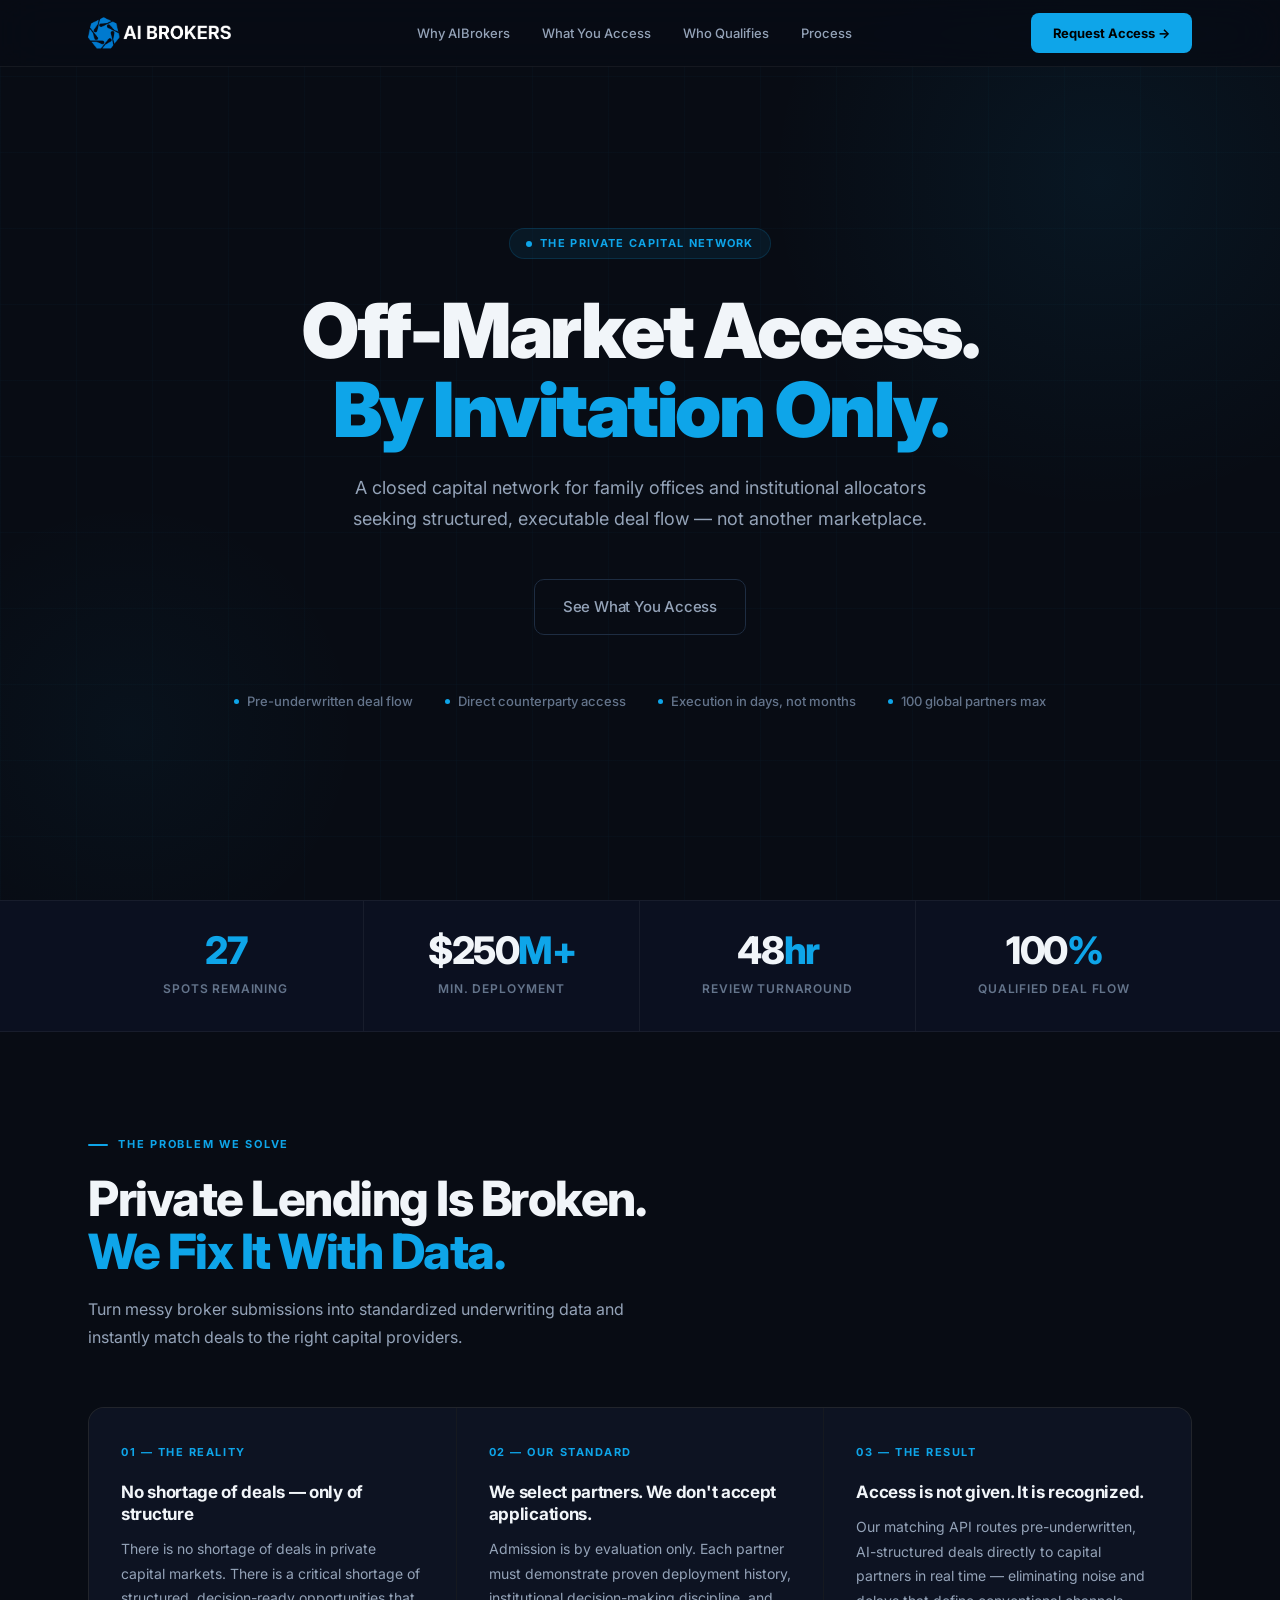
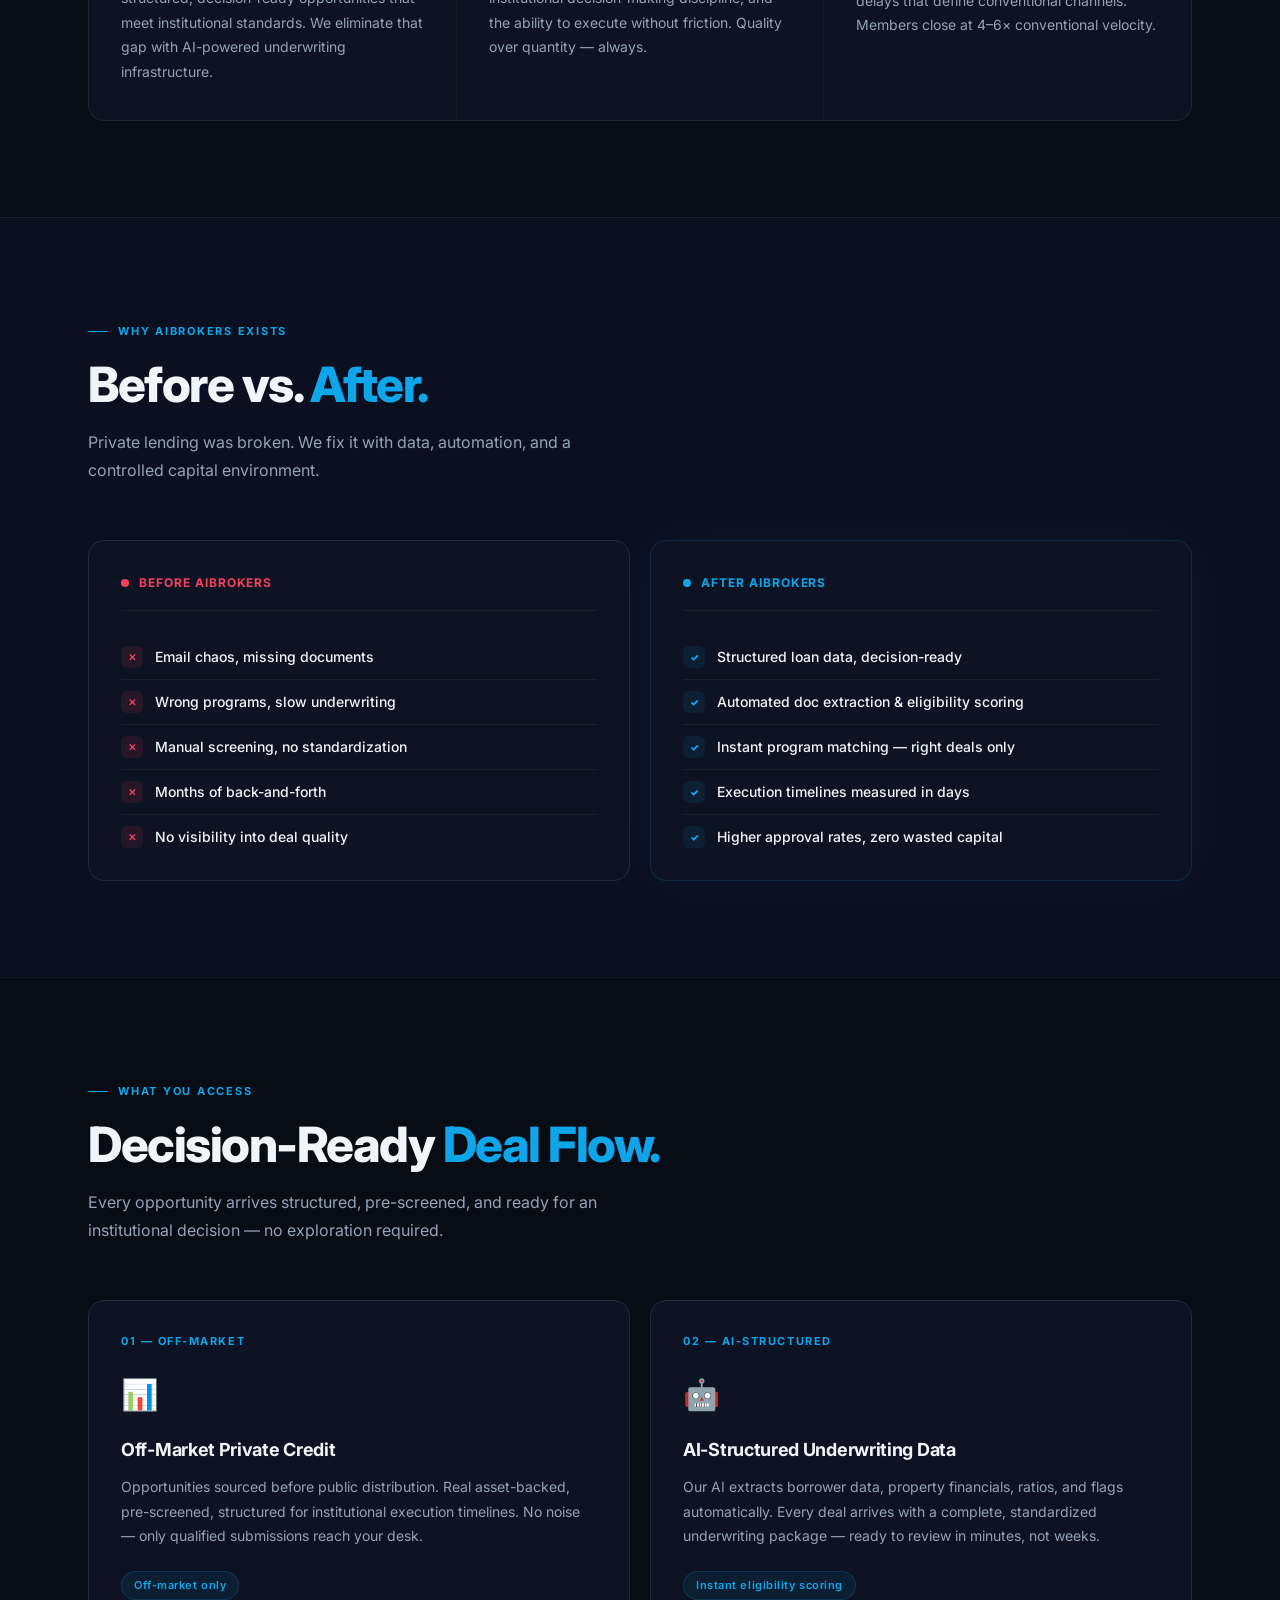
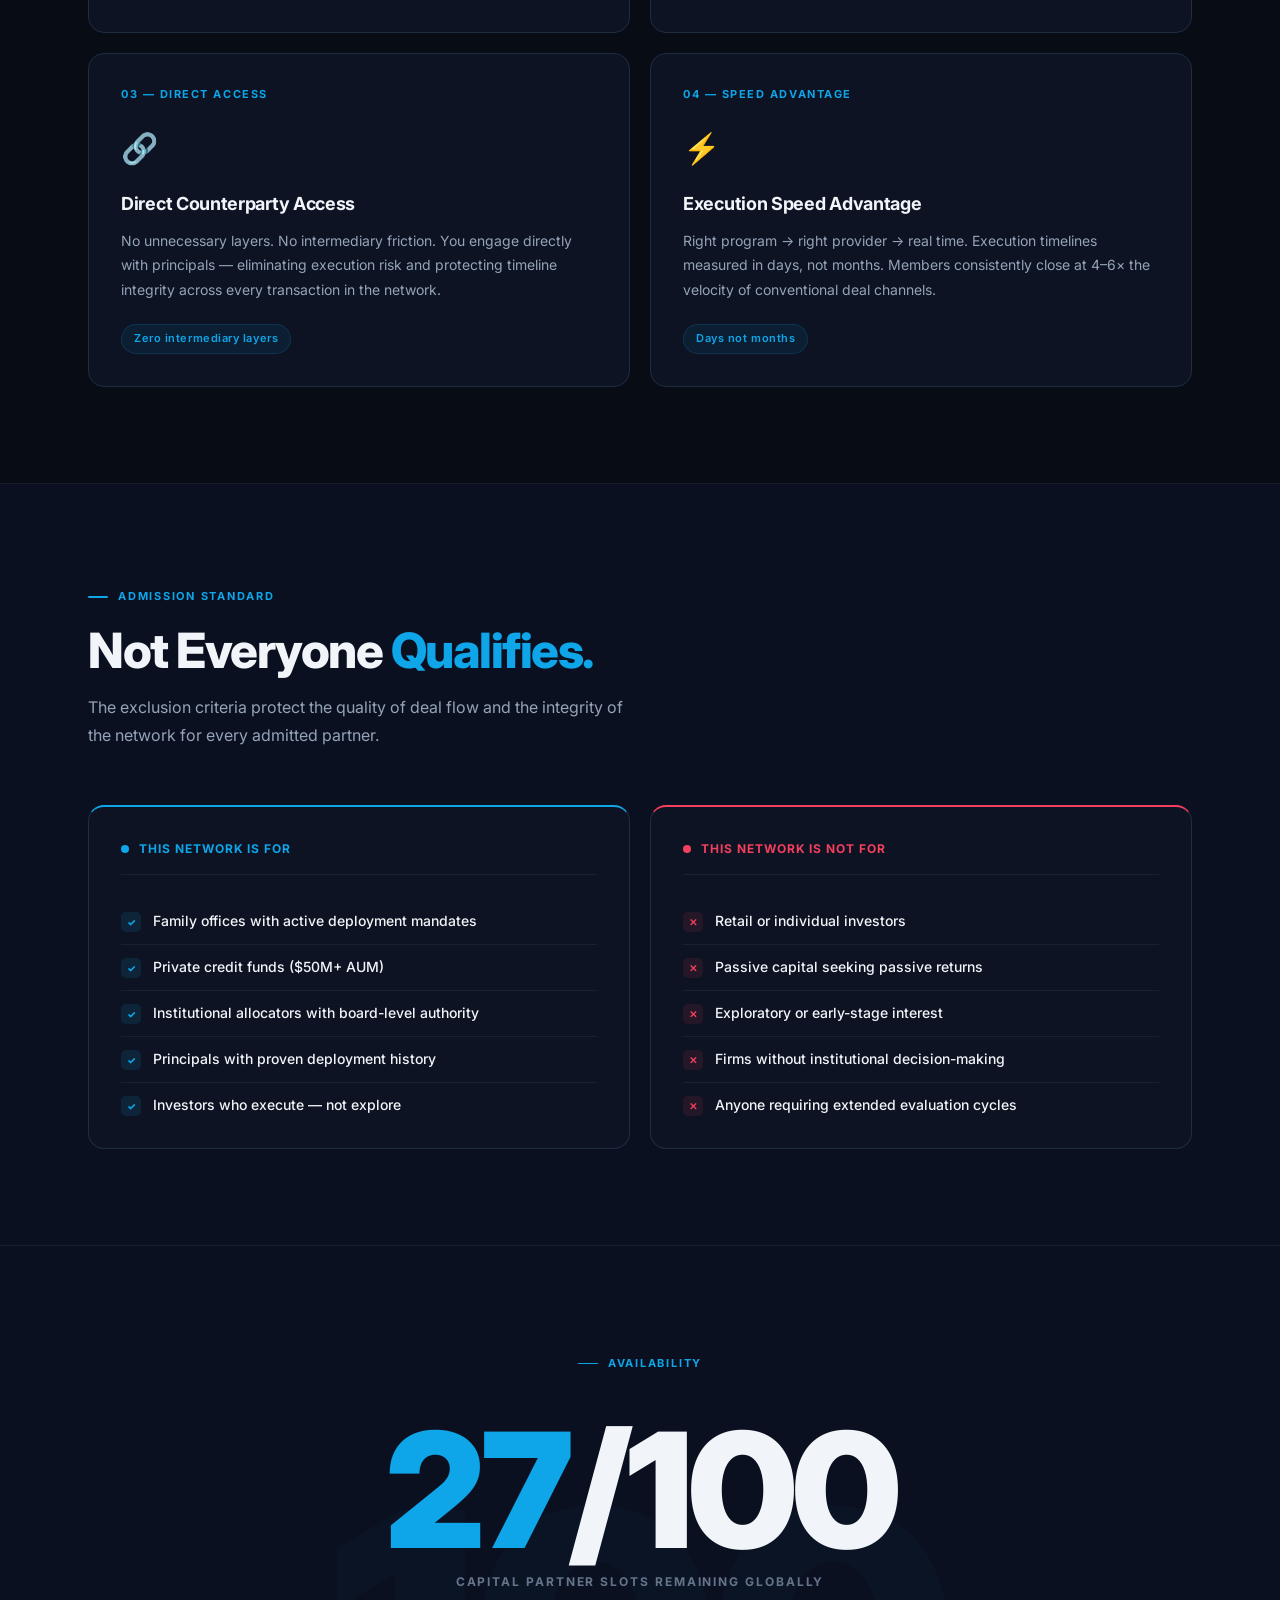
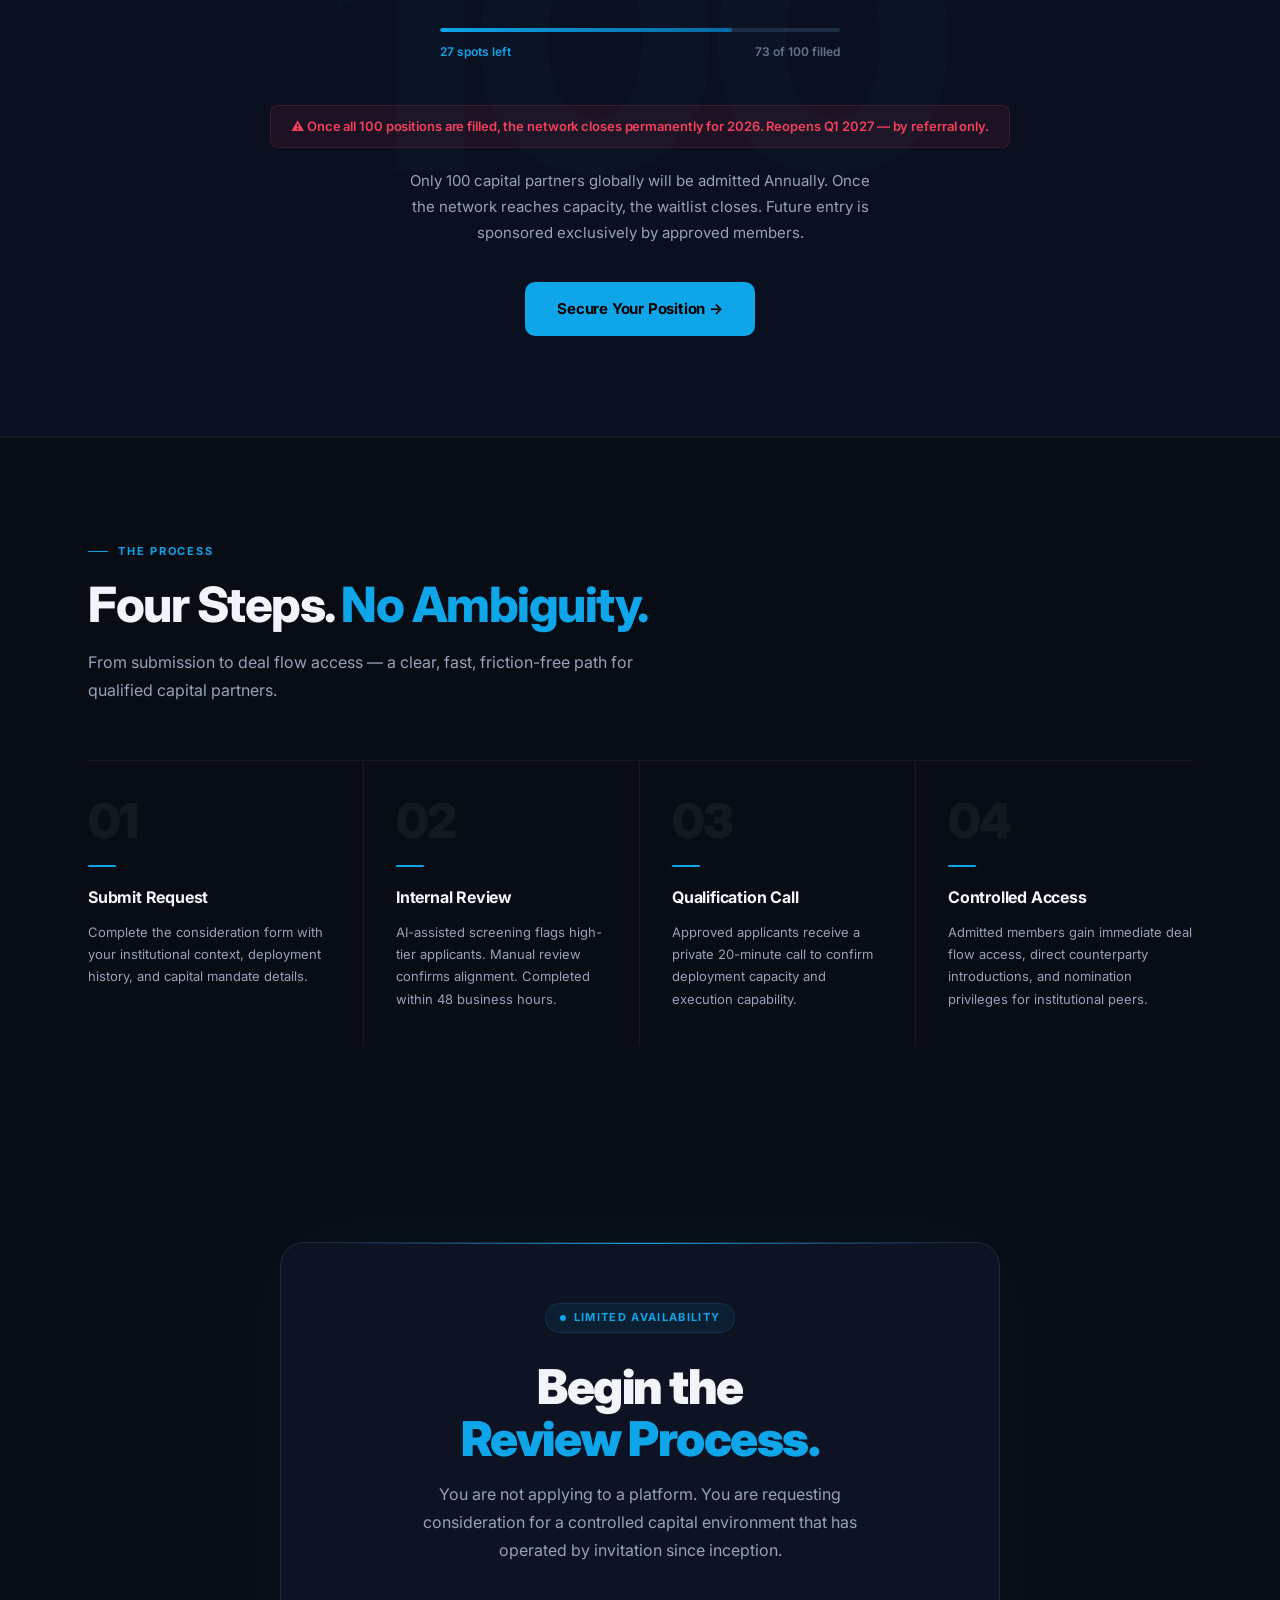
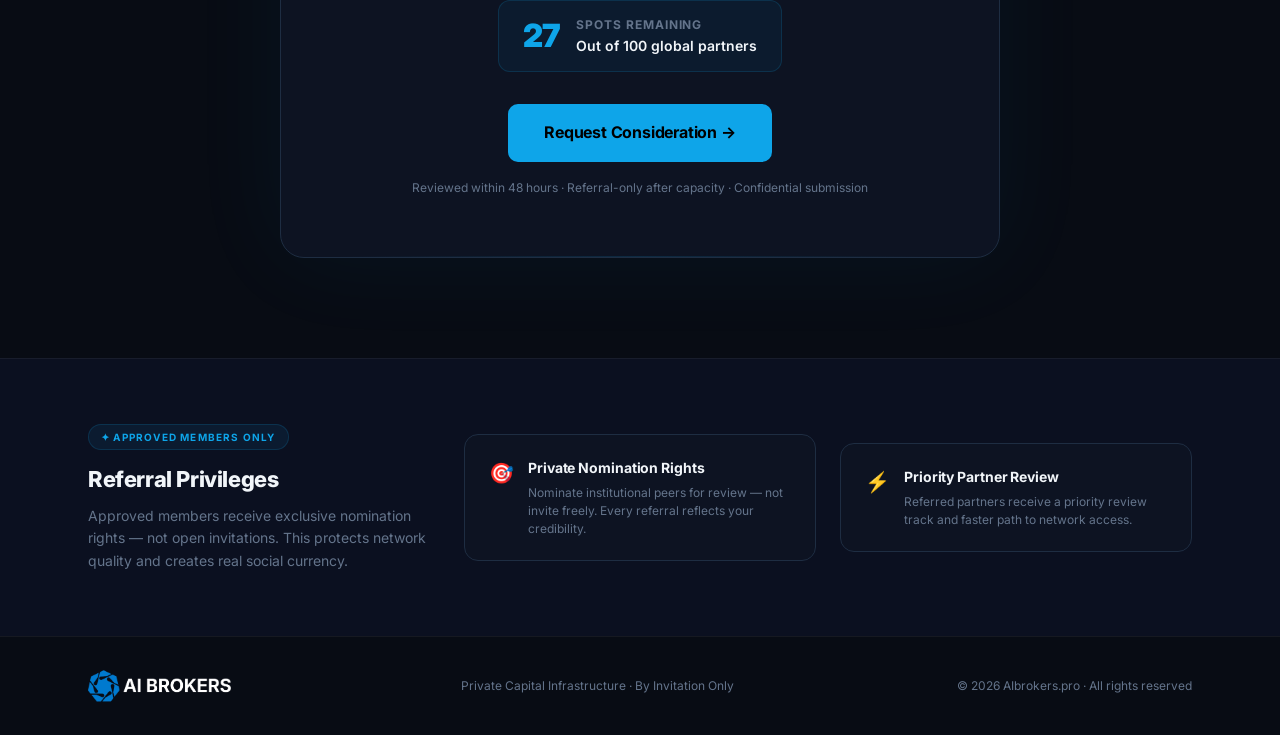
==== commit 96ff51ec: "Update index.html" ====
--- a/index.html
+++ b/index.html
@@ -522,7 +522,7 @@
       <a href="#qualify" class="nav-link">Who Qualifies</a>
       <a href="#process" class="nav-link">Process</a>
     </div>
-    <a href="https://aibrokers.pro" target="_blank" class="nav-cta">Request Access →</a>
+    <a href="https://link.aibrokers.pro/widget/survey/VMknv7G3g5BNWIwScLQp?notrack=true" target="_blank" class="nav-cta">Request Access →</a>
   </div>
 </nav>
 
@@ -537,8 +537,7 @@
       <h1>Off-Market Access.<br><span>By Invitation Only.</span></h1>
       <p class="hero-sub">A closed capital network for family offices and institutional allocators seeking structured, executable deal flow — not another marketplace.</p>
       <div class="hero-ctas">
-        <a href="https://aibrokers.pro" target="_blank" class="btn-primary">Request Consideration →</a>
-        <a href="#access" class="btn-ghost">See What You Access</a>
+        <a href="https://link.aibrokers.pro/widget/survey/VMknv7G3g5BNWIwScLQp?notrack=true" class="btn-ghost">See What You Access</a>
       </div>
       <div class="hero-proof">
         <div class="proof-item"><span class="proof-dot"></span> Pre-underwritten deal flow</div>
@@ -710,9 +709,13 @@
           <li><div class="fli no">✕</div> Firms without institutional decision-making</li>
           <li><div class="fli no">✕</div> Anyone requiring extended evaluation cycles</li>
         </ul>
-      </div>
-    </div>
-  </div>
+
+      </div>
+      
+    </div>
+    
+  </div>
+
 </section>
 
 <!-- ── SCARCITY ── -->
@@ -732,9 +735,9 @@
         </div>
       </div>
 
-      <div class="sc-alert">⚠ Once filled, access closes permanently — entry becomes referral-only</div>
-      <p class="sc-note">Only 100 capital partners globally will be admitted. Once the network reaches capacity, the waitlist closes. Future entry is sponsored exclusively by approved members.</p>
-      <a href="https://aibrokers.pro" target="_blank" class="btn-primary">Secure Your Position →</a>
+      <div class="sc-alert">⚠ Once all 100 positions are filled, the network closes permanently for 2026. Reopens Q1 2027 — by referral only.</div>
+      <p class="sc-note">Only 100 capital partners globally will be admitted Annually. Once the network reaches capacity, the waitlist closes. Future entry is sponsored exclusively by approved members.</p>
+      <a href="https://link.aibrokers.pro/widget/survey/VMknv7G3g5BNWIwScLQp?notrack=true" target="_blank" class="btn-primary">Secure Your Position →</a>
     </div>
   </div>
 </section>
@@ -793,7 +796,7 @@
         </div>
 
         <div class="cta-btns">
-          <a href="https://aibrokers.pro" target="_blank" class="btn-primary" style="font-size:16px;padding:16px 36px">Request Consideration →</a>
+          <a href="https://link.aibrokers.pro/widget/survey/VMknv7G3g5BNWIwScLQp?notrack=true" target="_blank" class="btn-primary" style="font-size:16px;padding:16px 36px">Request Consideration →</a>
         </div>
         <div class="cta-note">Reviewed within 48 hours · Referral-only after capacity · Confidential submission</div>
       </div>
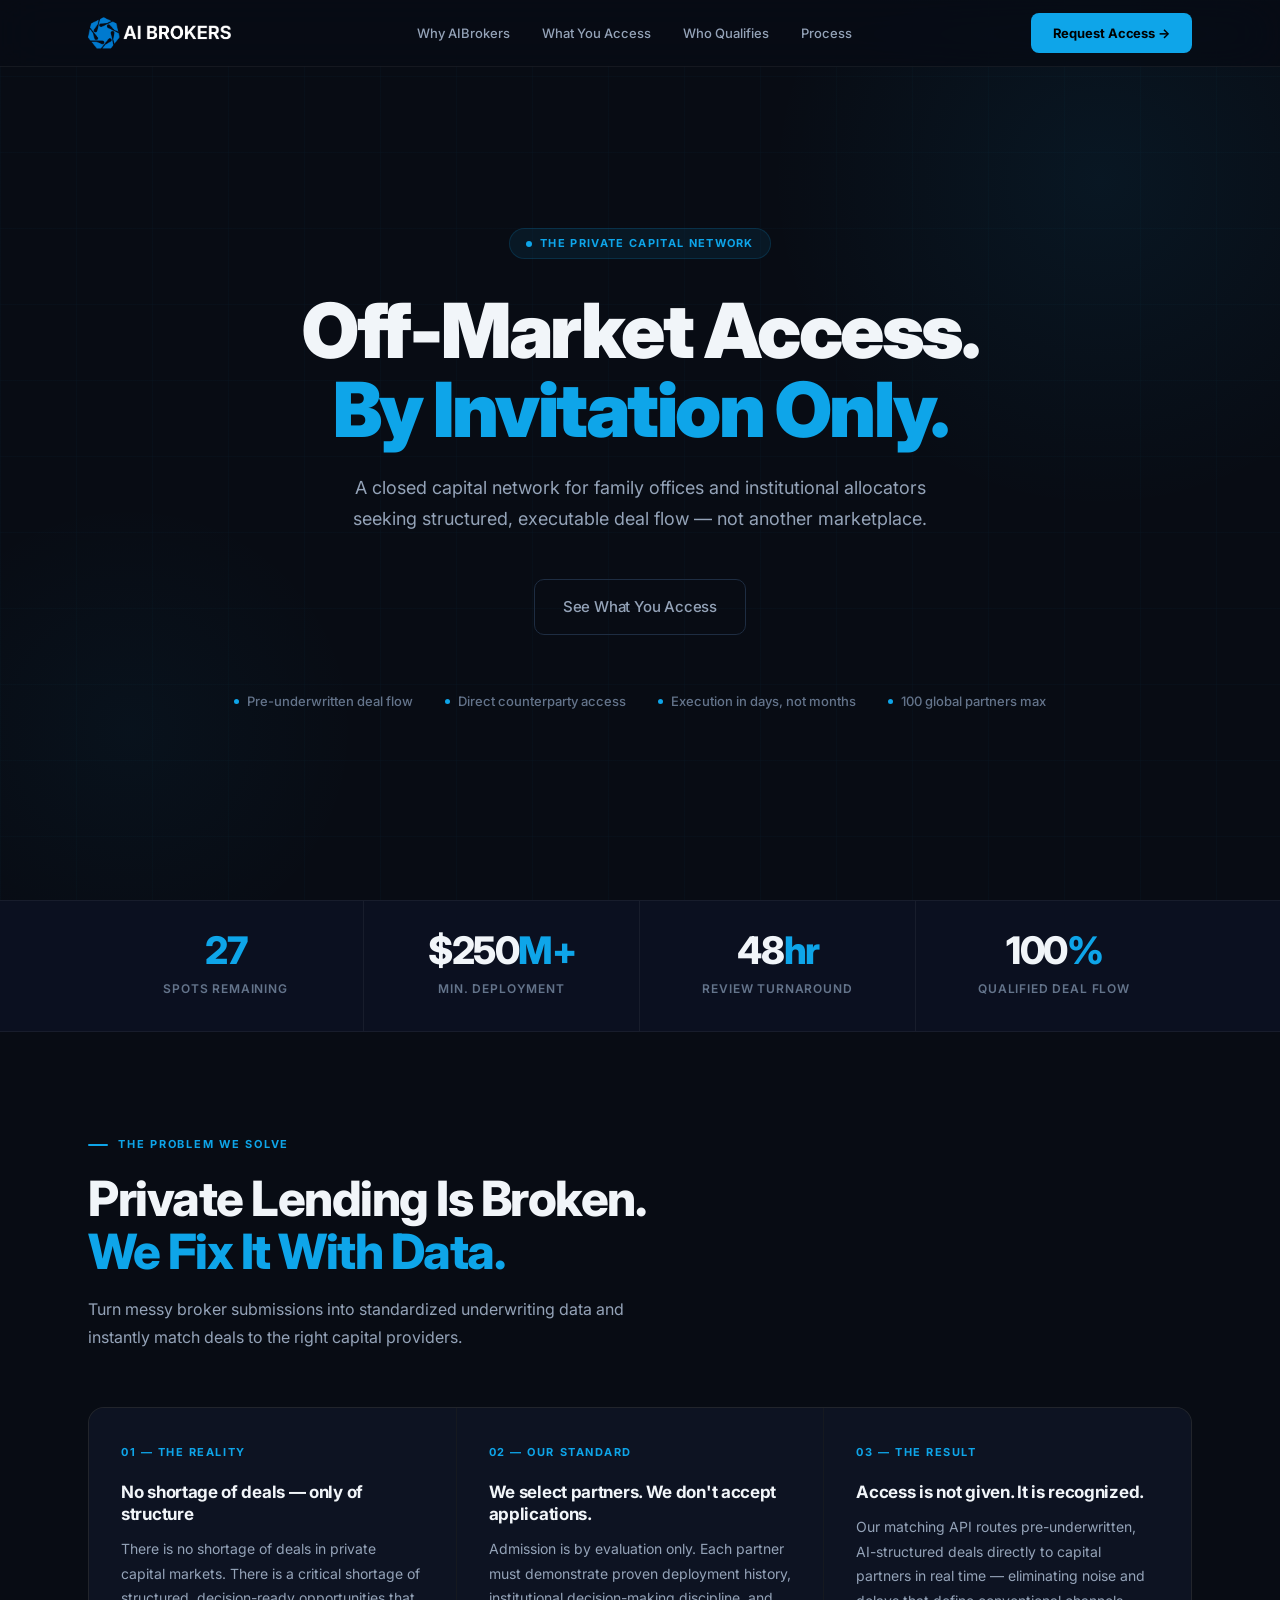
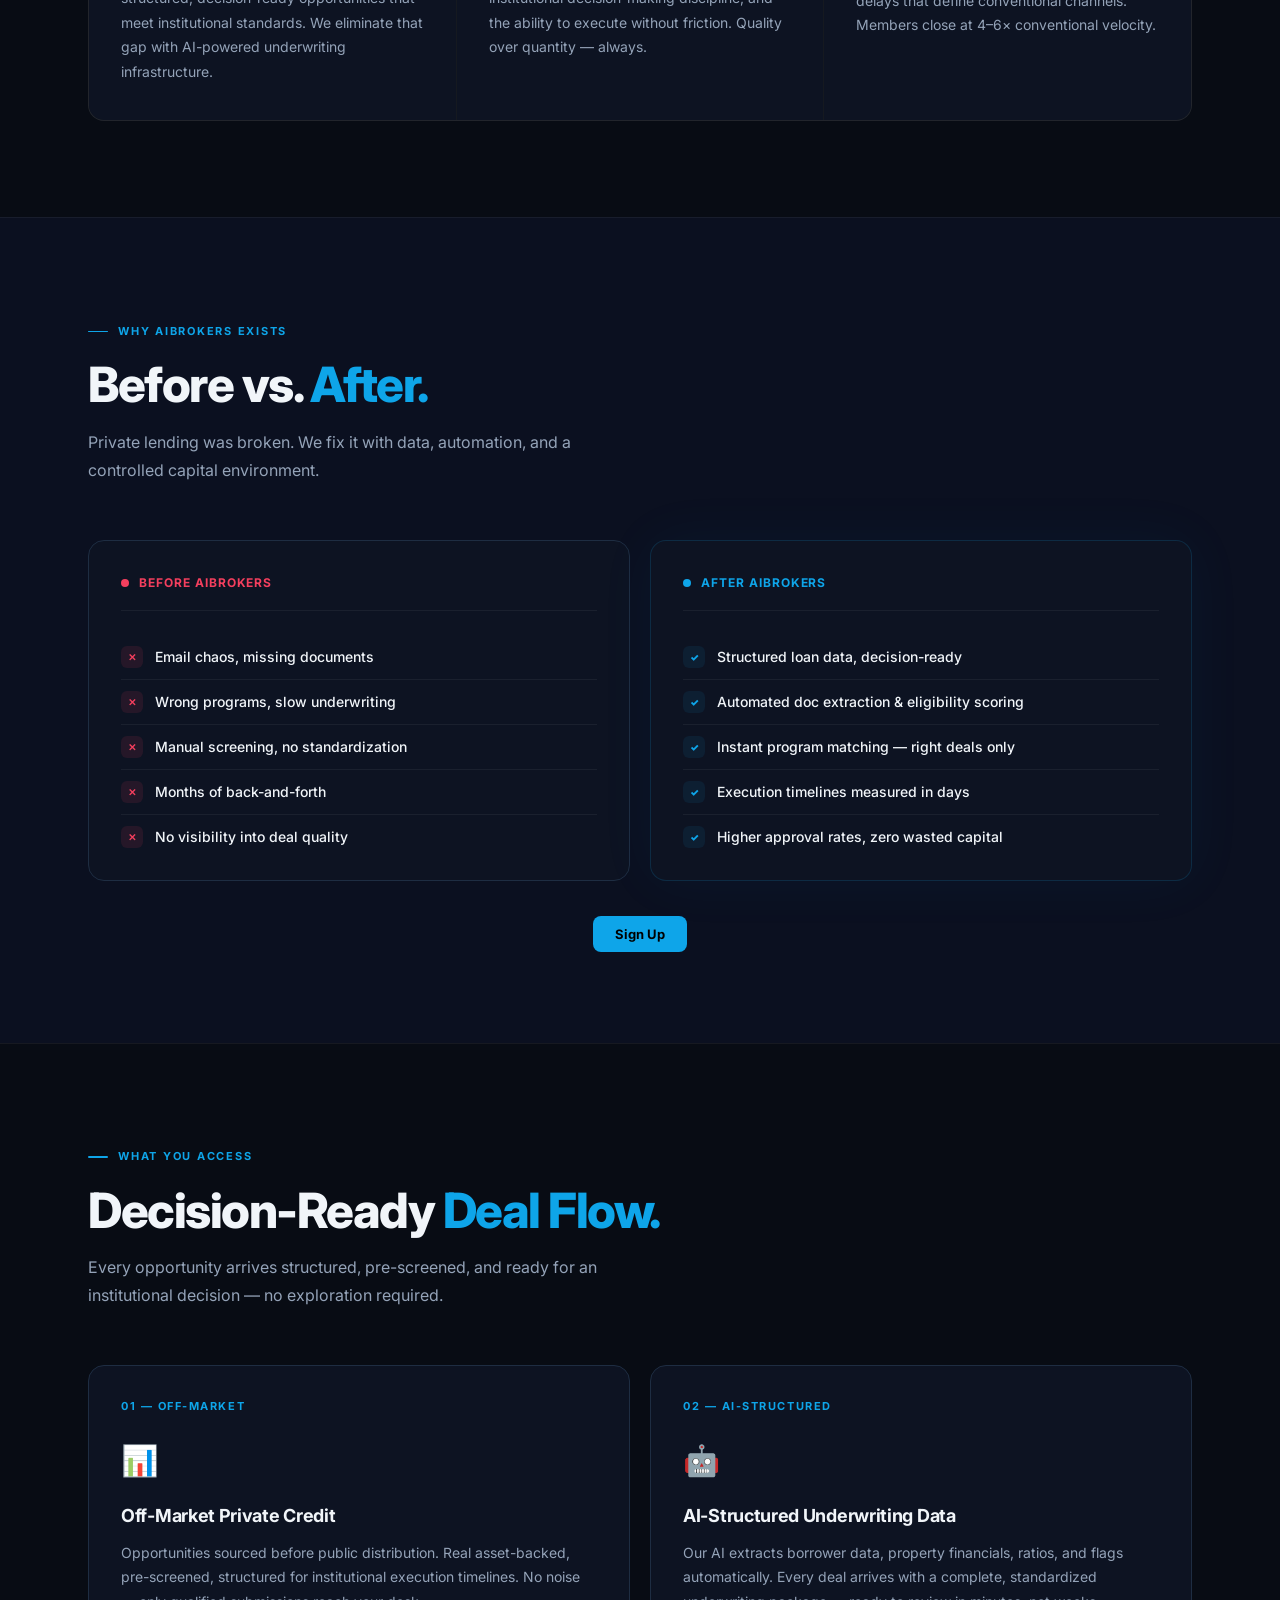
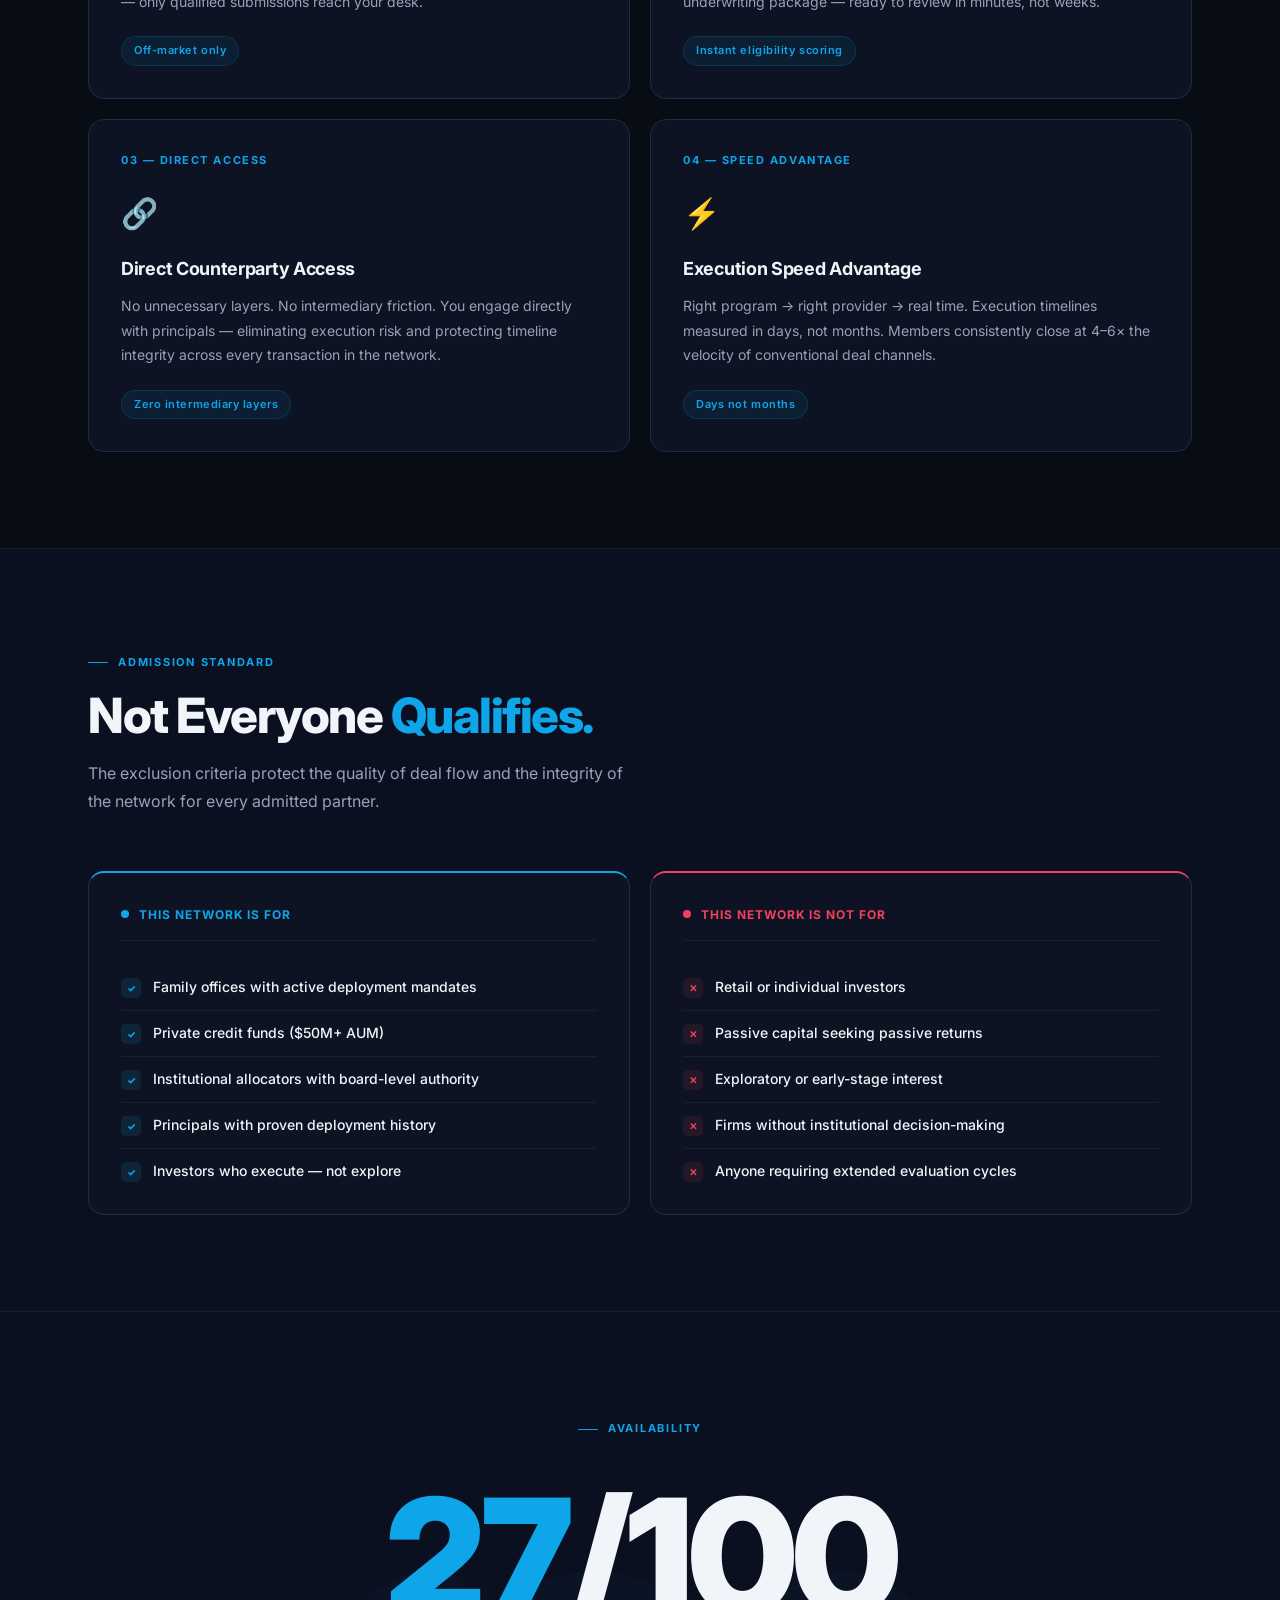
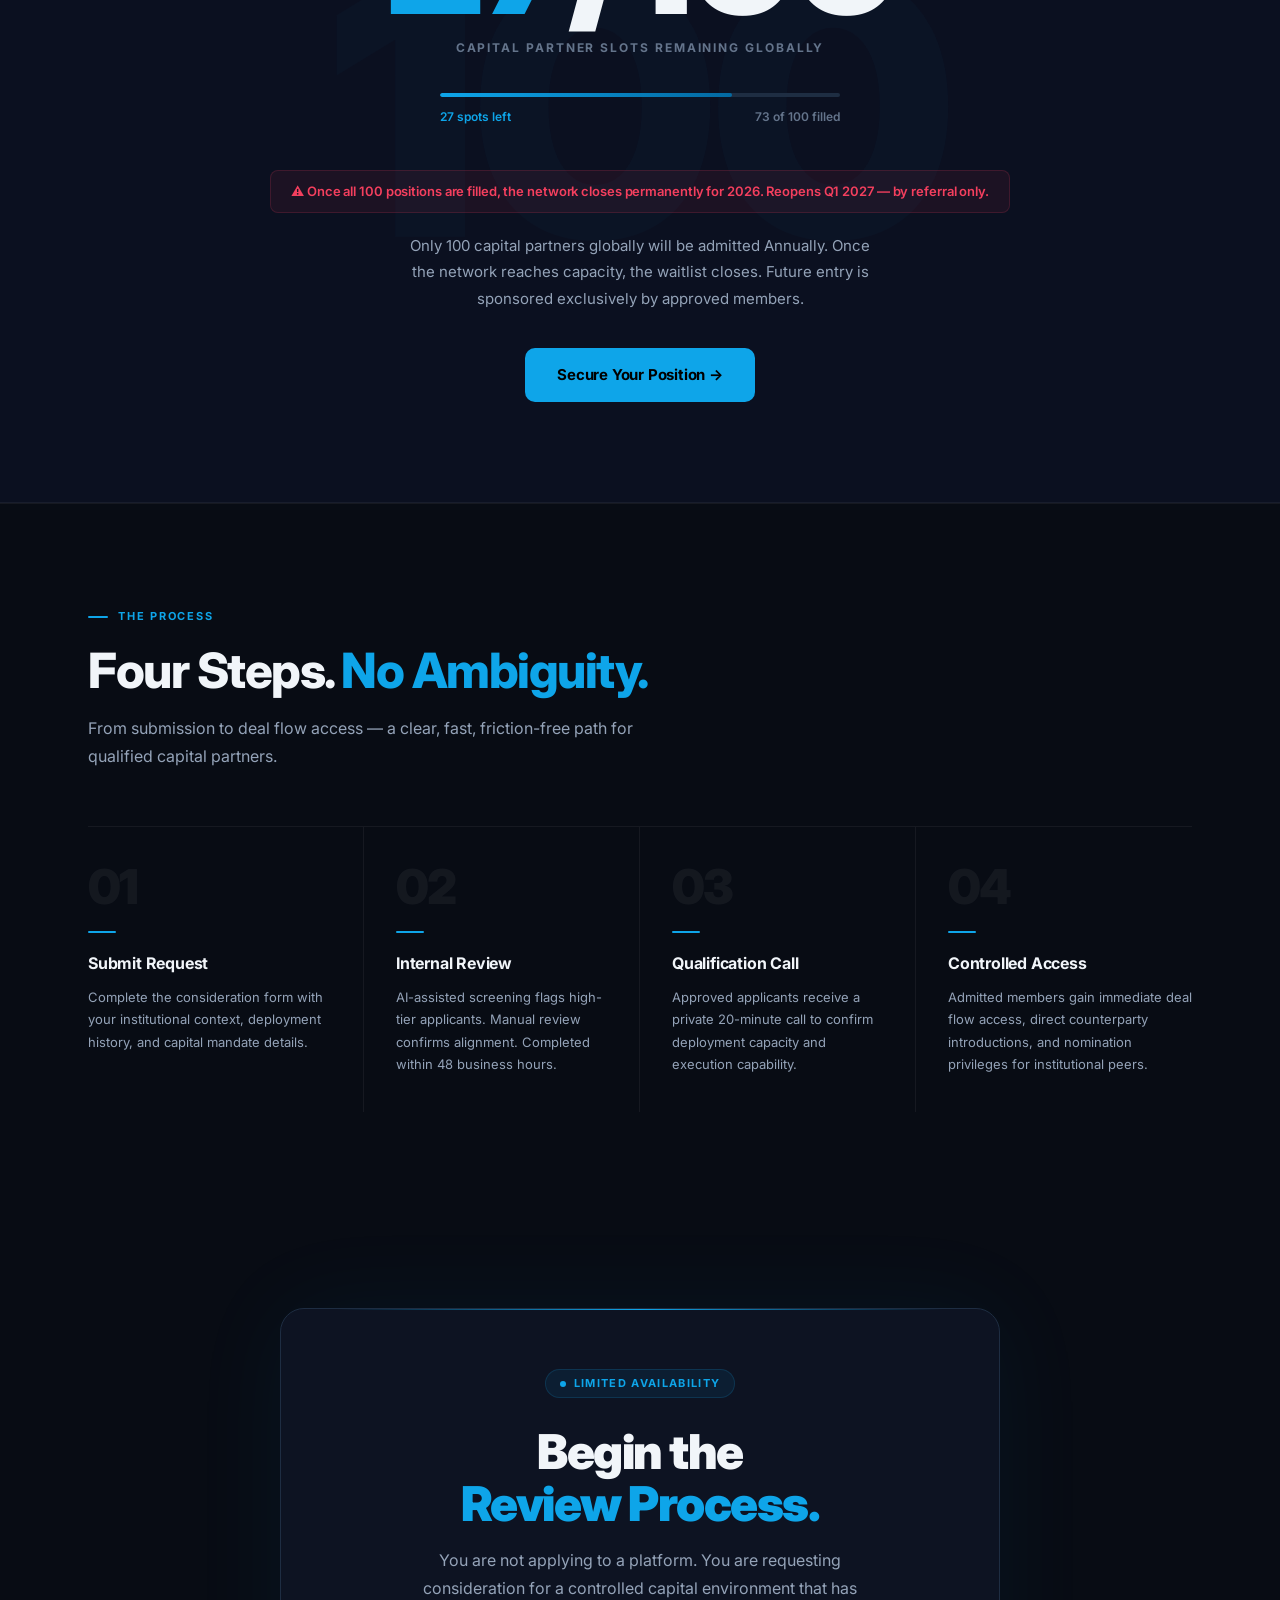
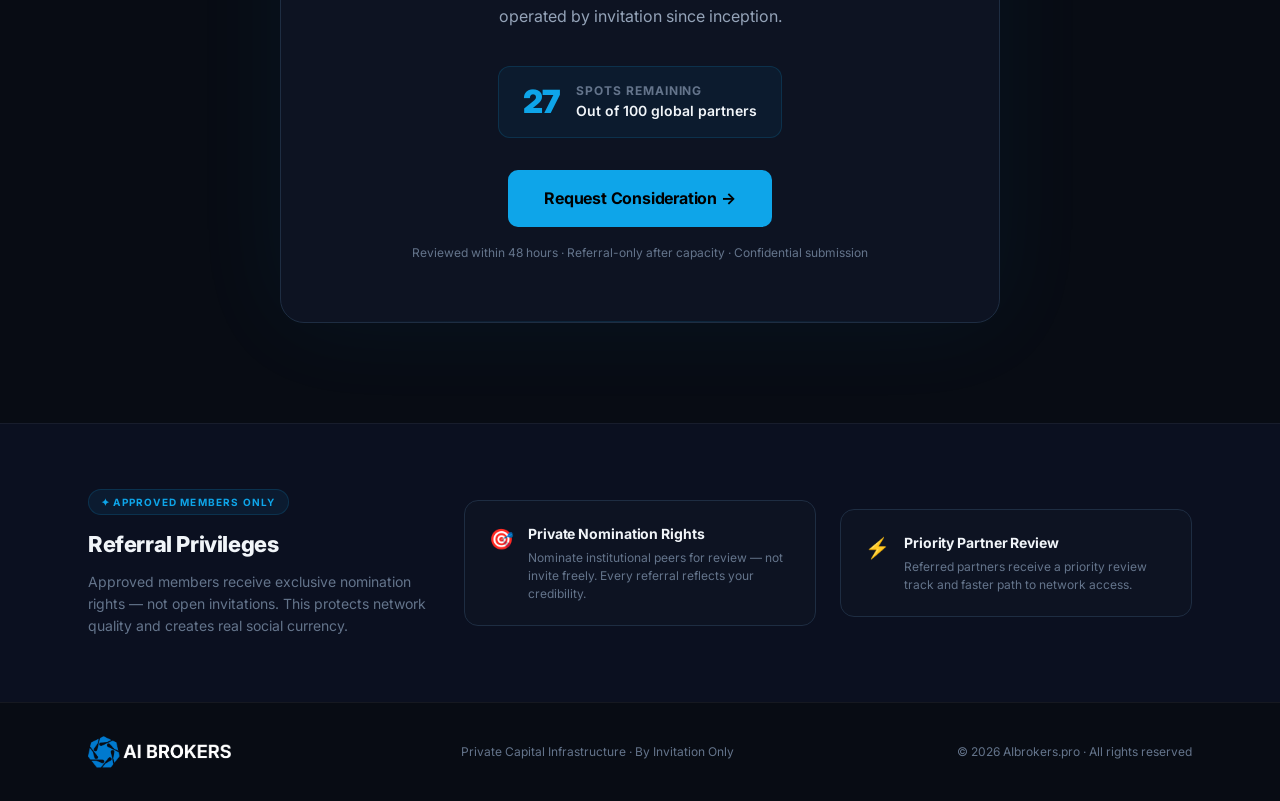
==== commit 2356a725: "Update index.html" ====
--- a/index.html
+++ b/index.html
@@ -632,8 +632,14 @@
           <li><div class="ba-icon good">✓</div> Higher approval rates, zero wasted capital</li>
         </ul>
       </div>
-    </div>
-  </div>
+     
+    </div>
+    
+  </div>
+   <div style="text-align: center; margin-top: 40px;">
+            <a href="https://link.aibrokers.pro/widget/survey/VMknv7G3g5BNWIwScLQp?notrack=true" target="_blank" class="nav-cta">Sign Up</a>
+
+      </div>
 </section>
 
 <!-- ── ACCESS ── -->
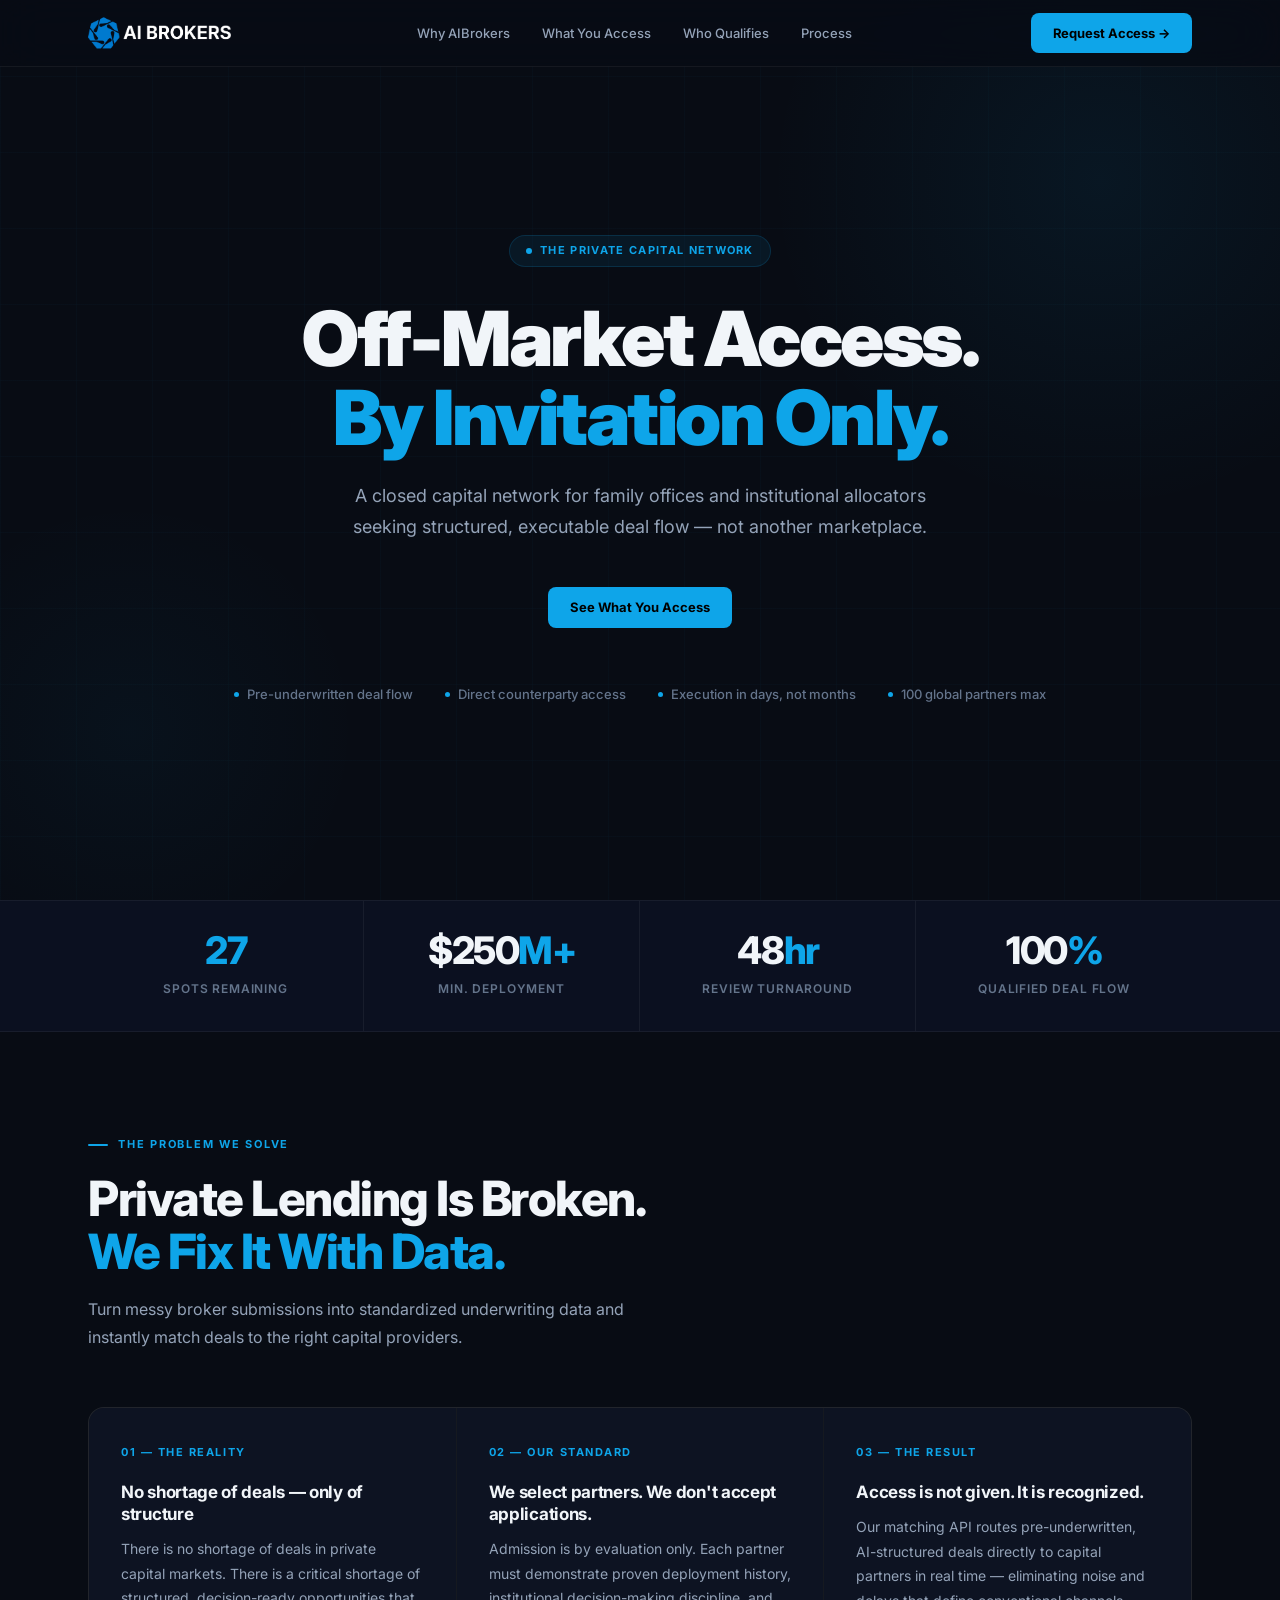
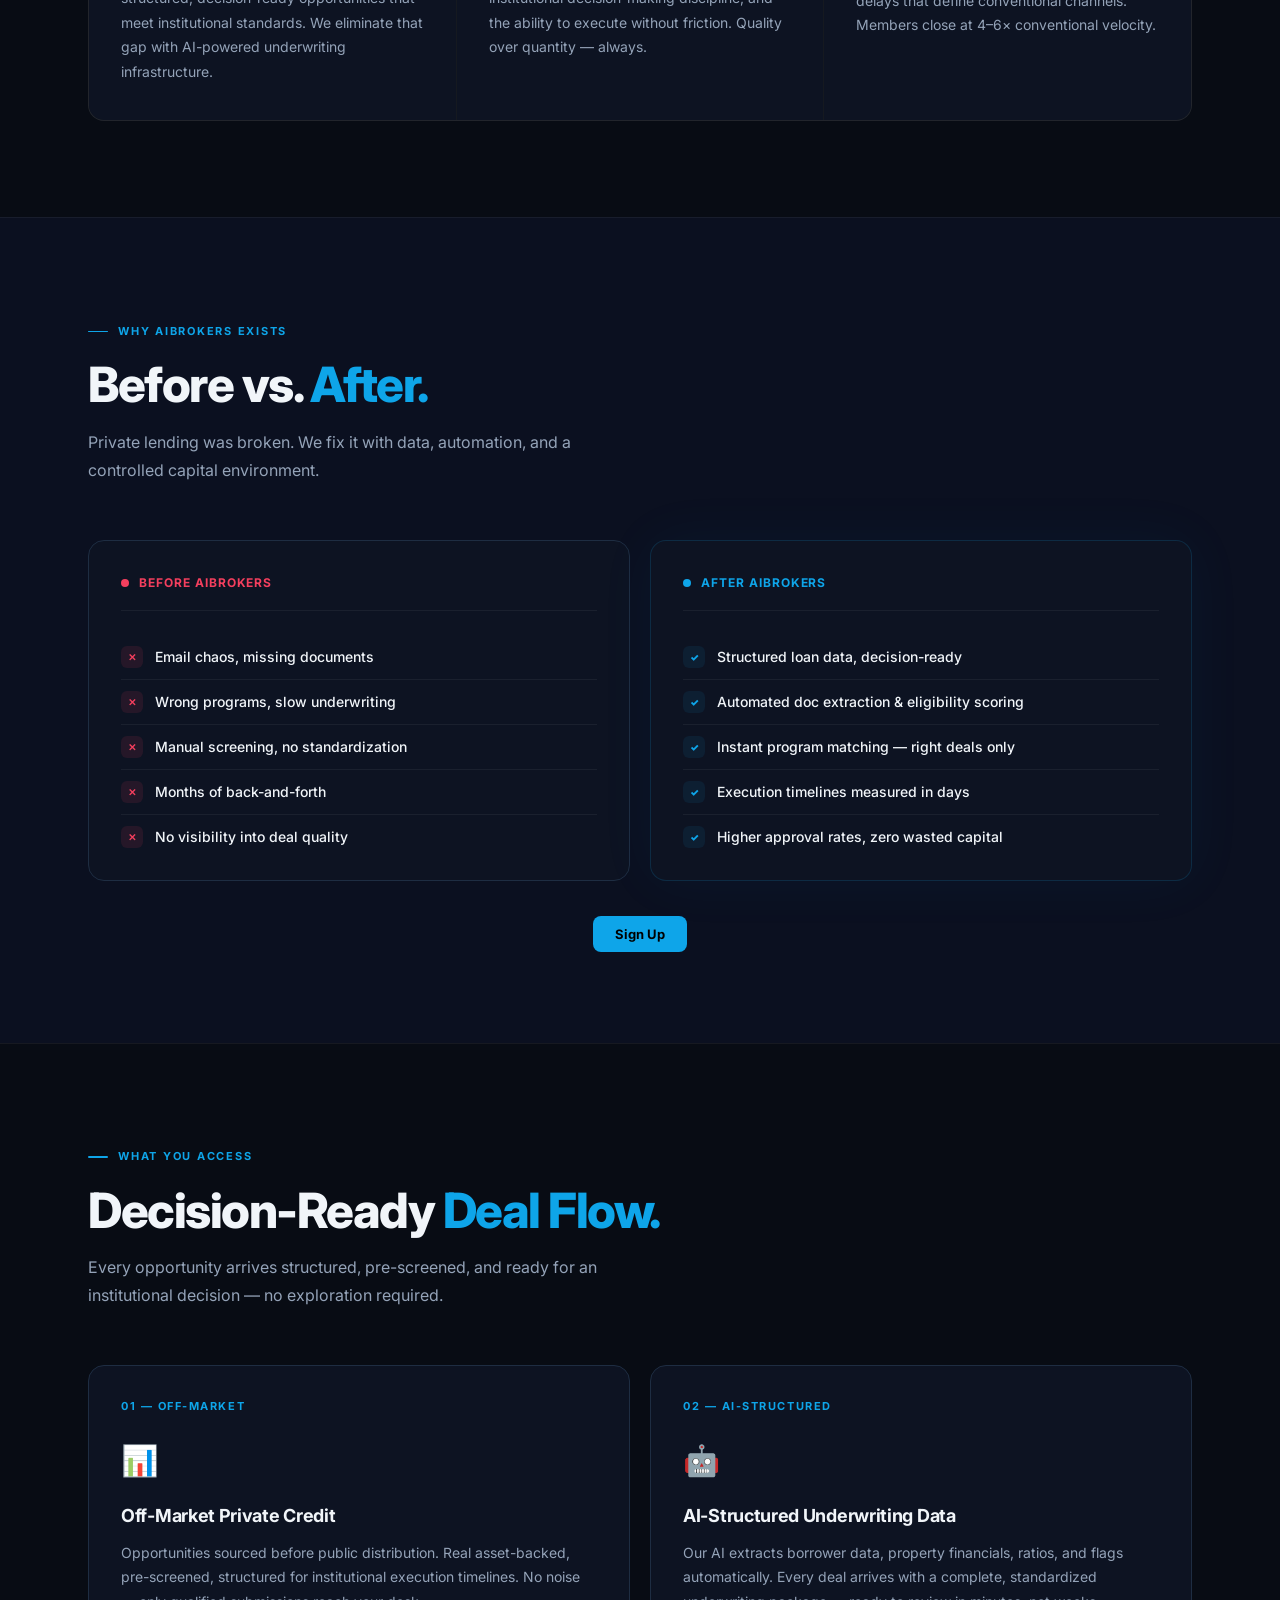
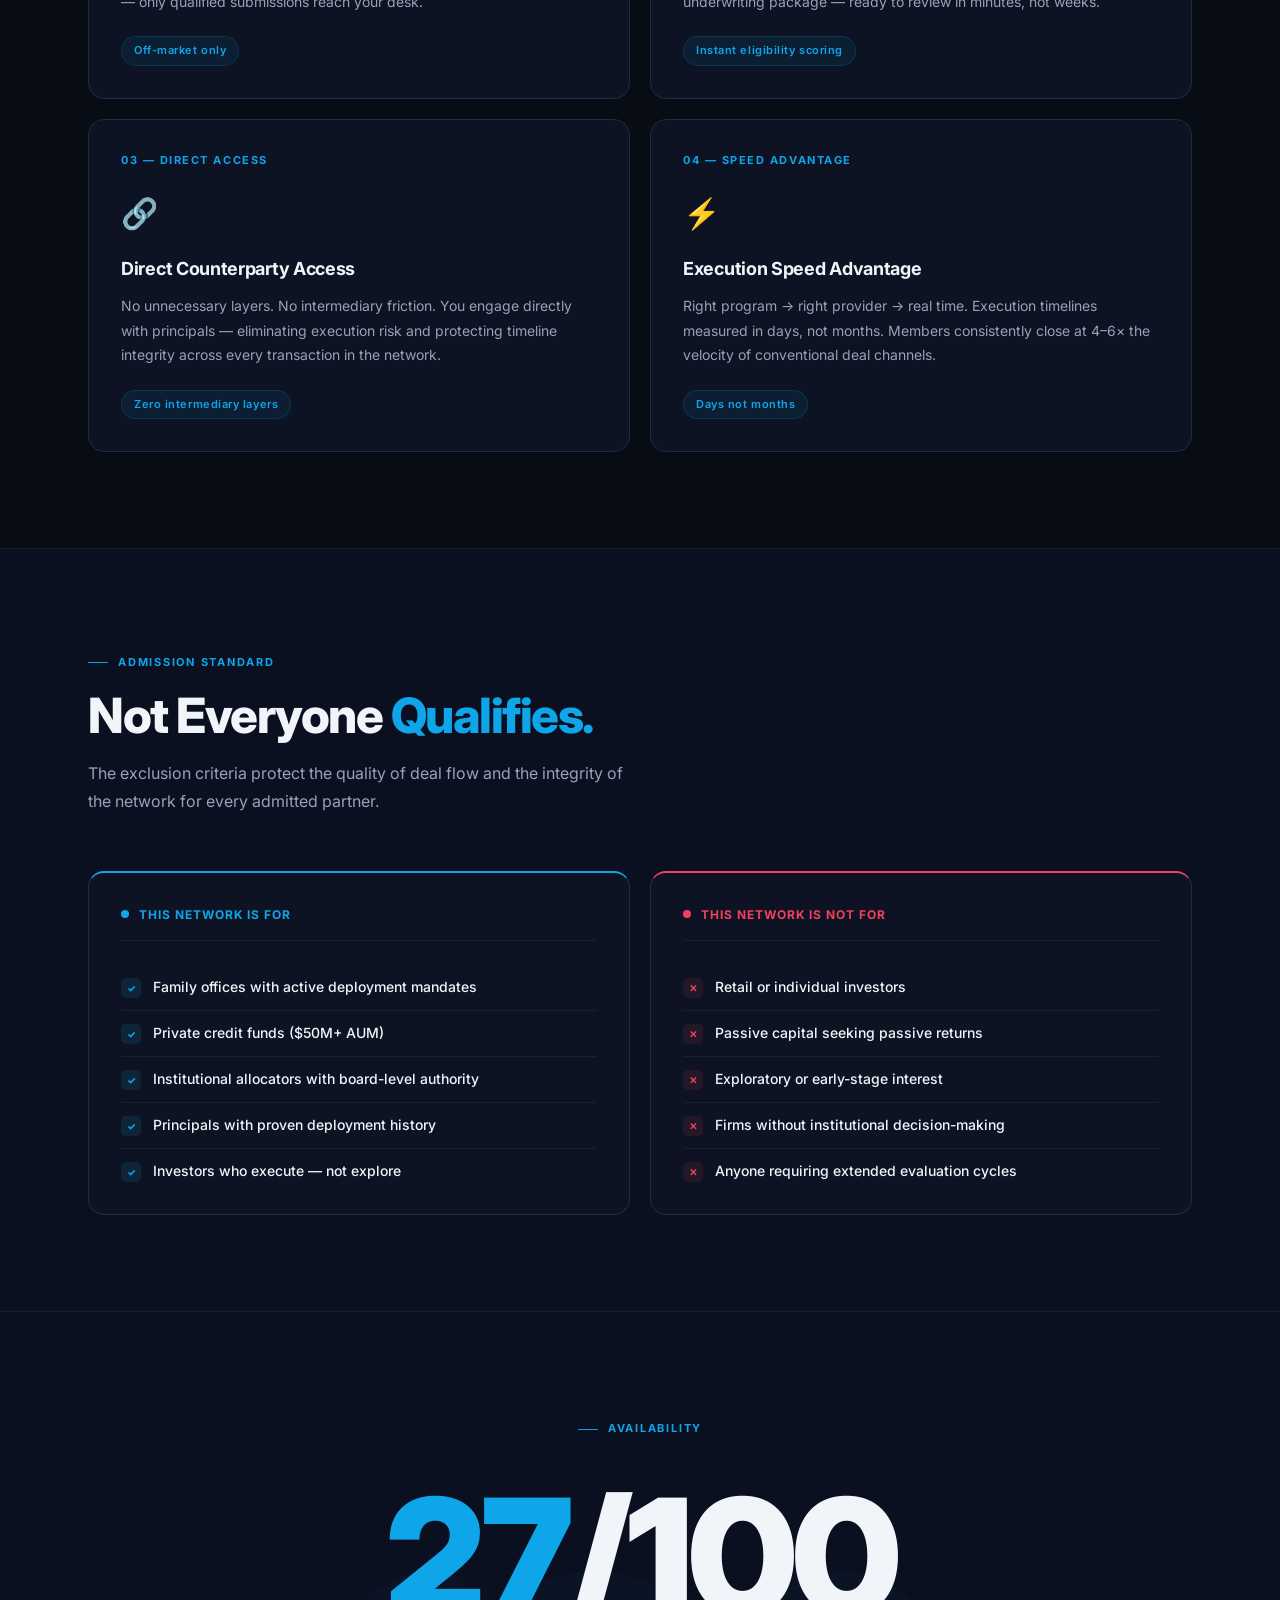
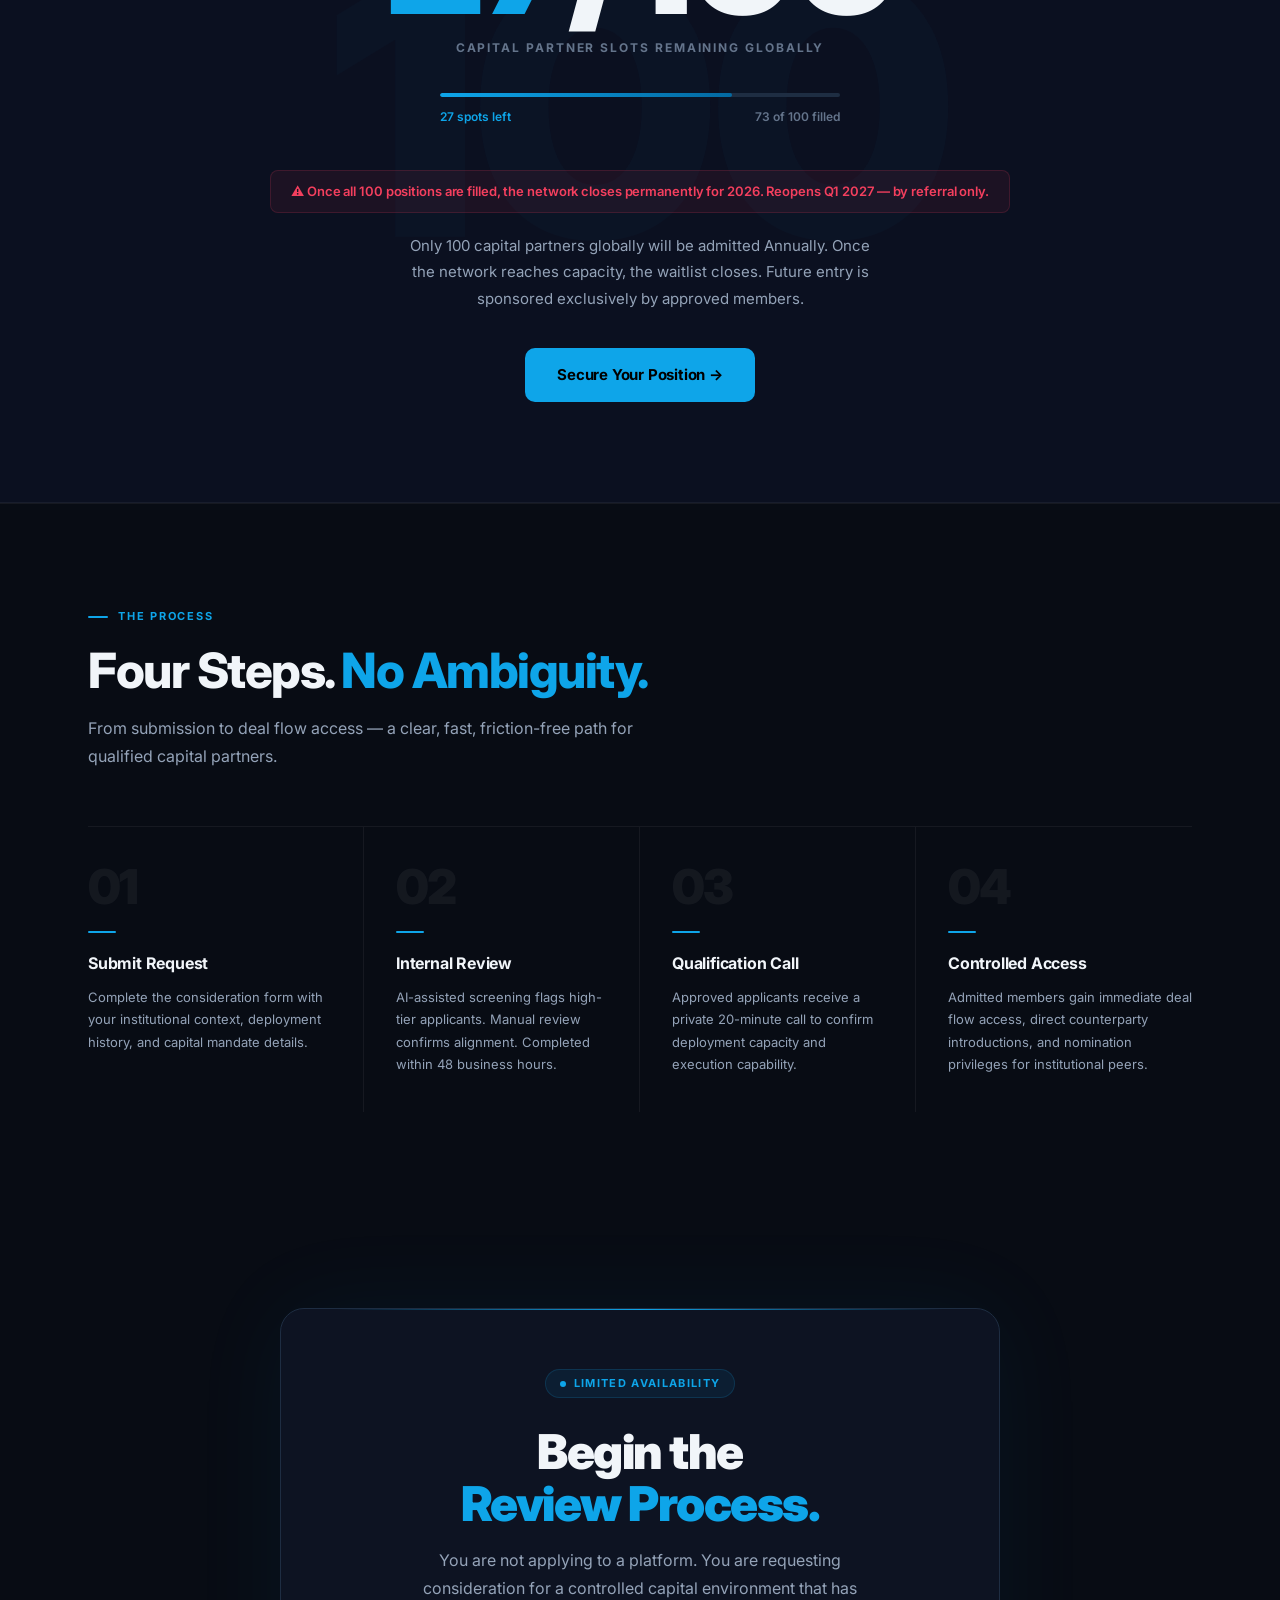
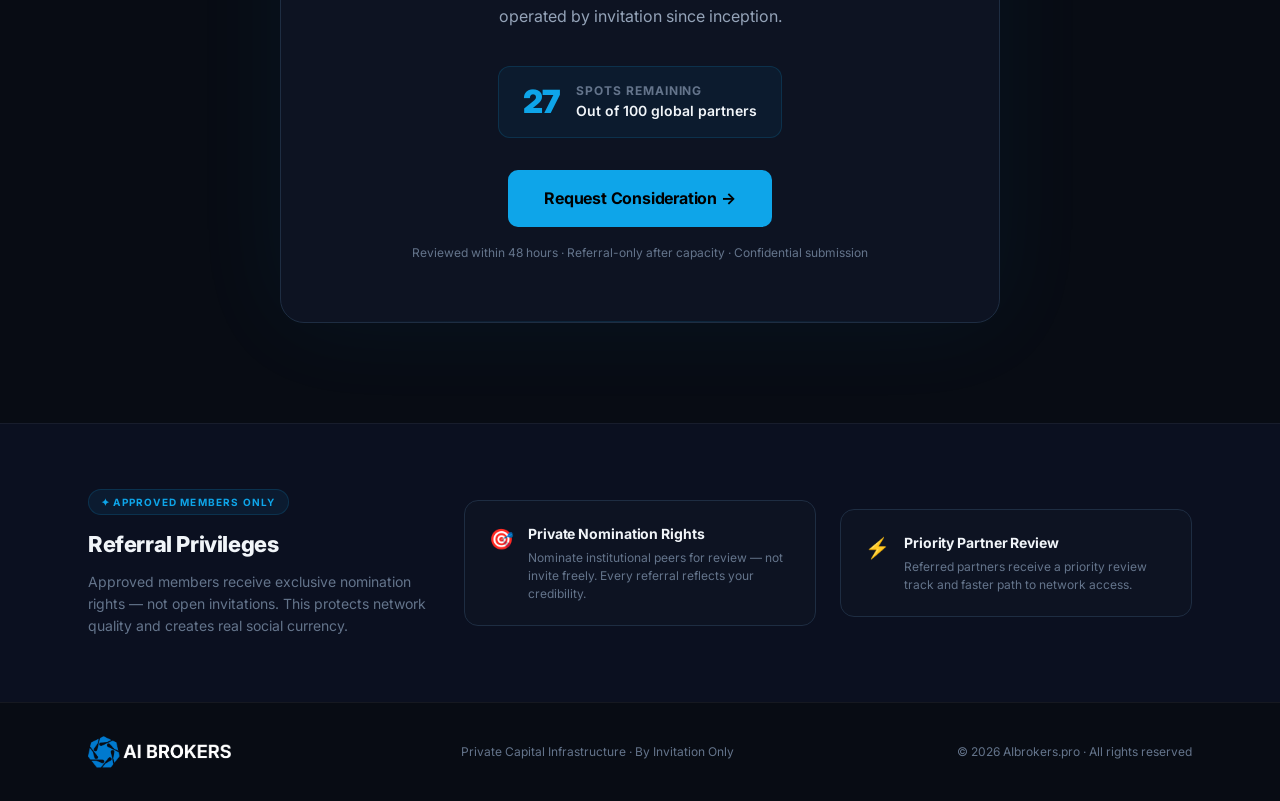
==== commit 1e7998be: "Update index.html" ====
--- a/index.html
+++ b/index.html
@@ -139,10 +139,9 @@
 .btn-primary:hover { background: var(--cyan-2); transform: translateY(-2px); box-shadow: 0 12px 40px var(--cyan-glo); }
 
 .btn-ghost {
-  font-family: 'Inter', sans-serif; font-size: 15px; font-weight: 500;
-  padding: 15px 28px; background: transparent; color: var(--g1);
-  border: 1px solid var(--g3); border-radius: 10px; cursor: pointer;
-  text-decoration: none; letter-spacing: -0.2px; transition: all .2s;
+  font-size: 13px; font-weight: 700; padding: 10px 22px;
+  background: var(--cyan); color: #000; border: none; border-radius: 8px;
+  cursor: pointer; text-decoration: none; letter-spacing: -0.1px; transition: all .2s;
 }
 .btn-ghost:hover { border-color: var(--cyan-bdr); color: var(--cyan); }
 
